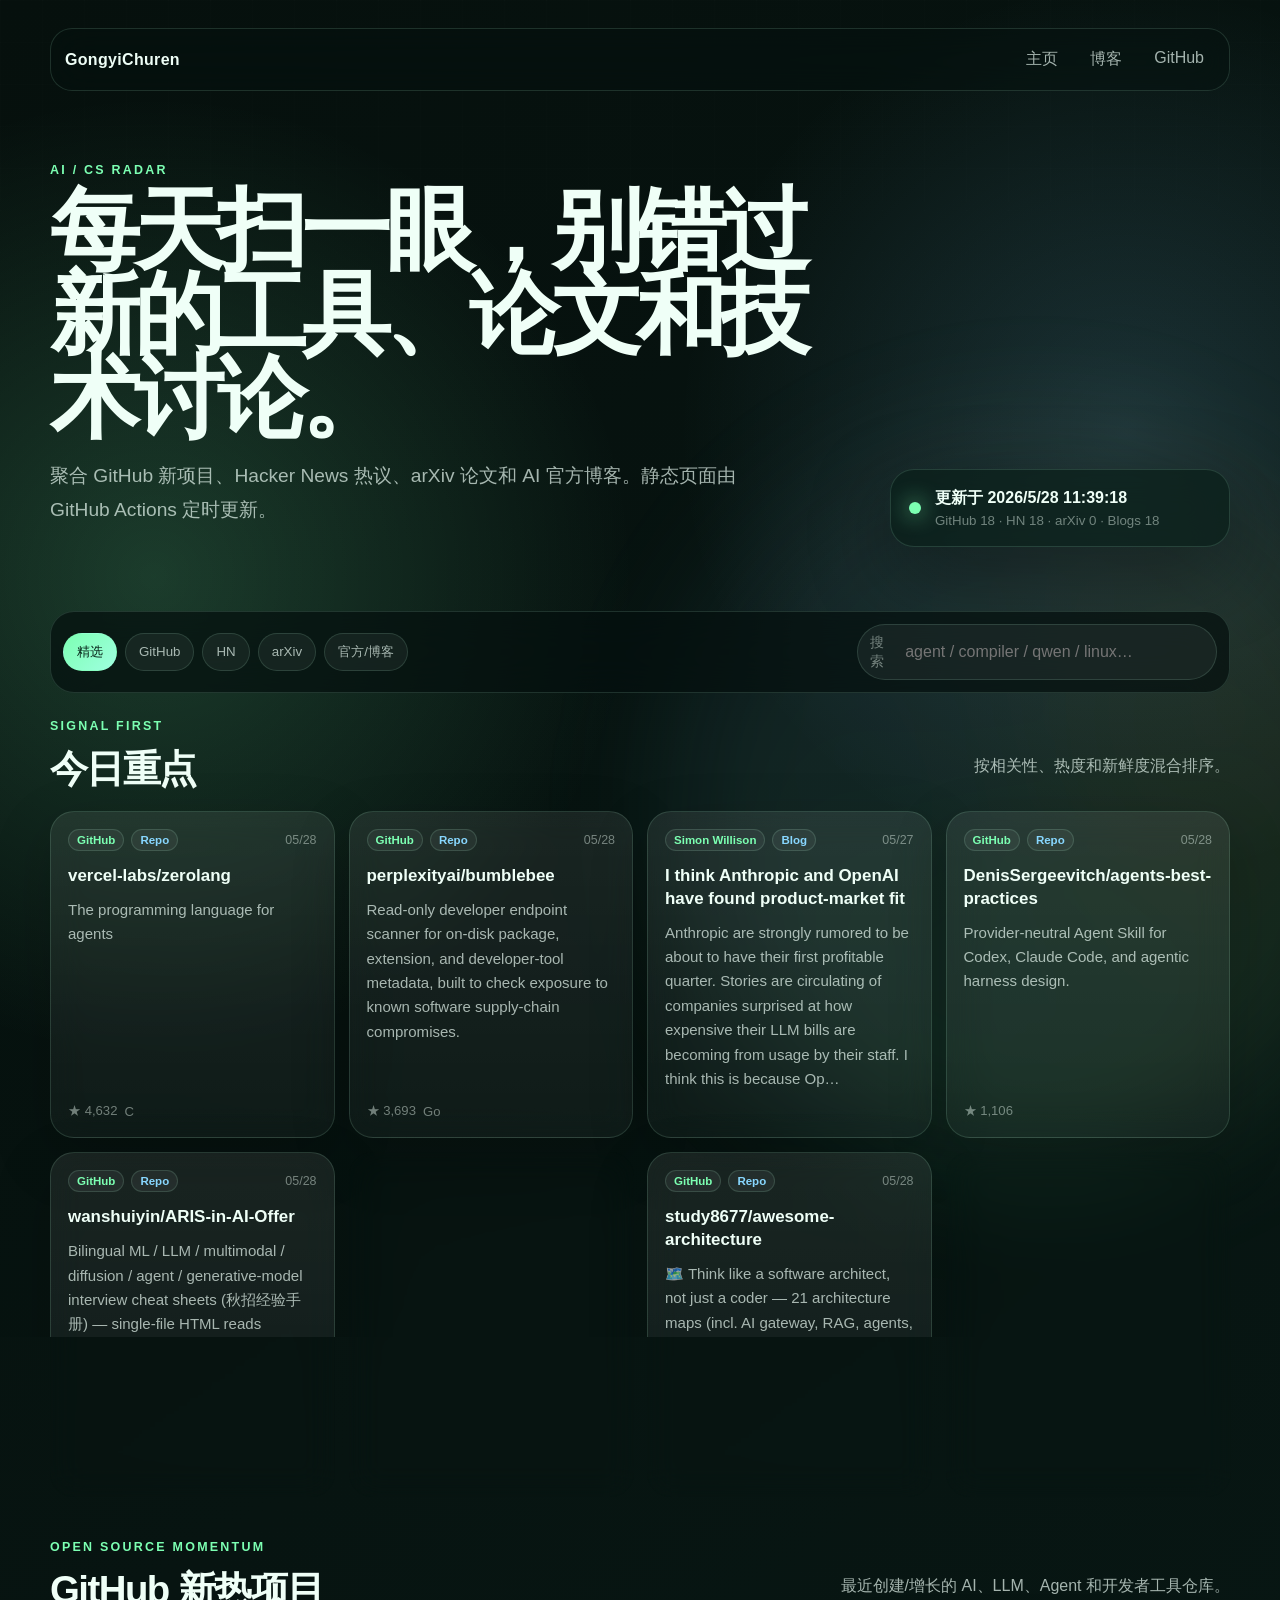
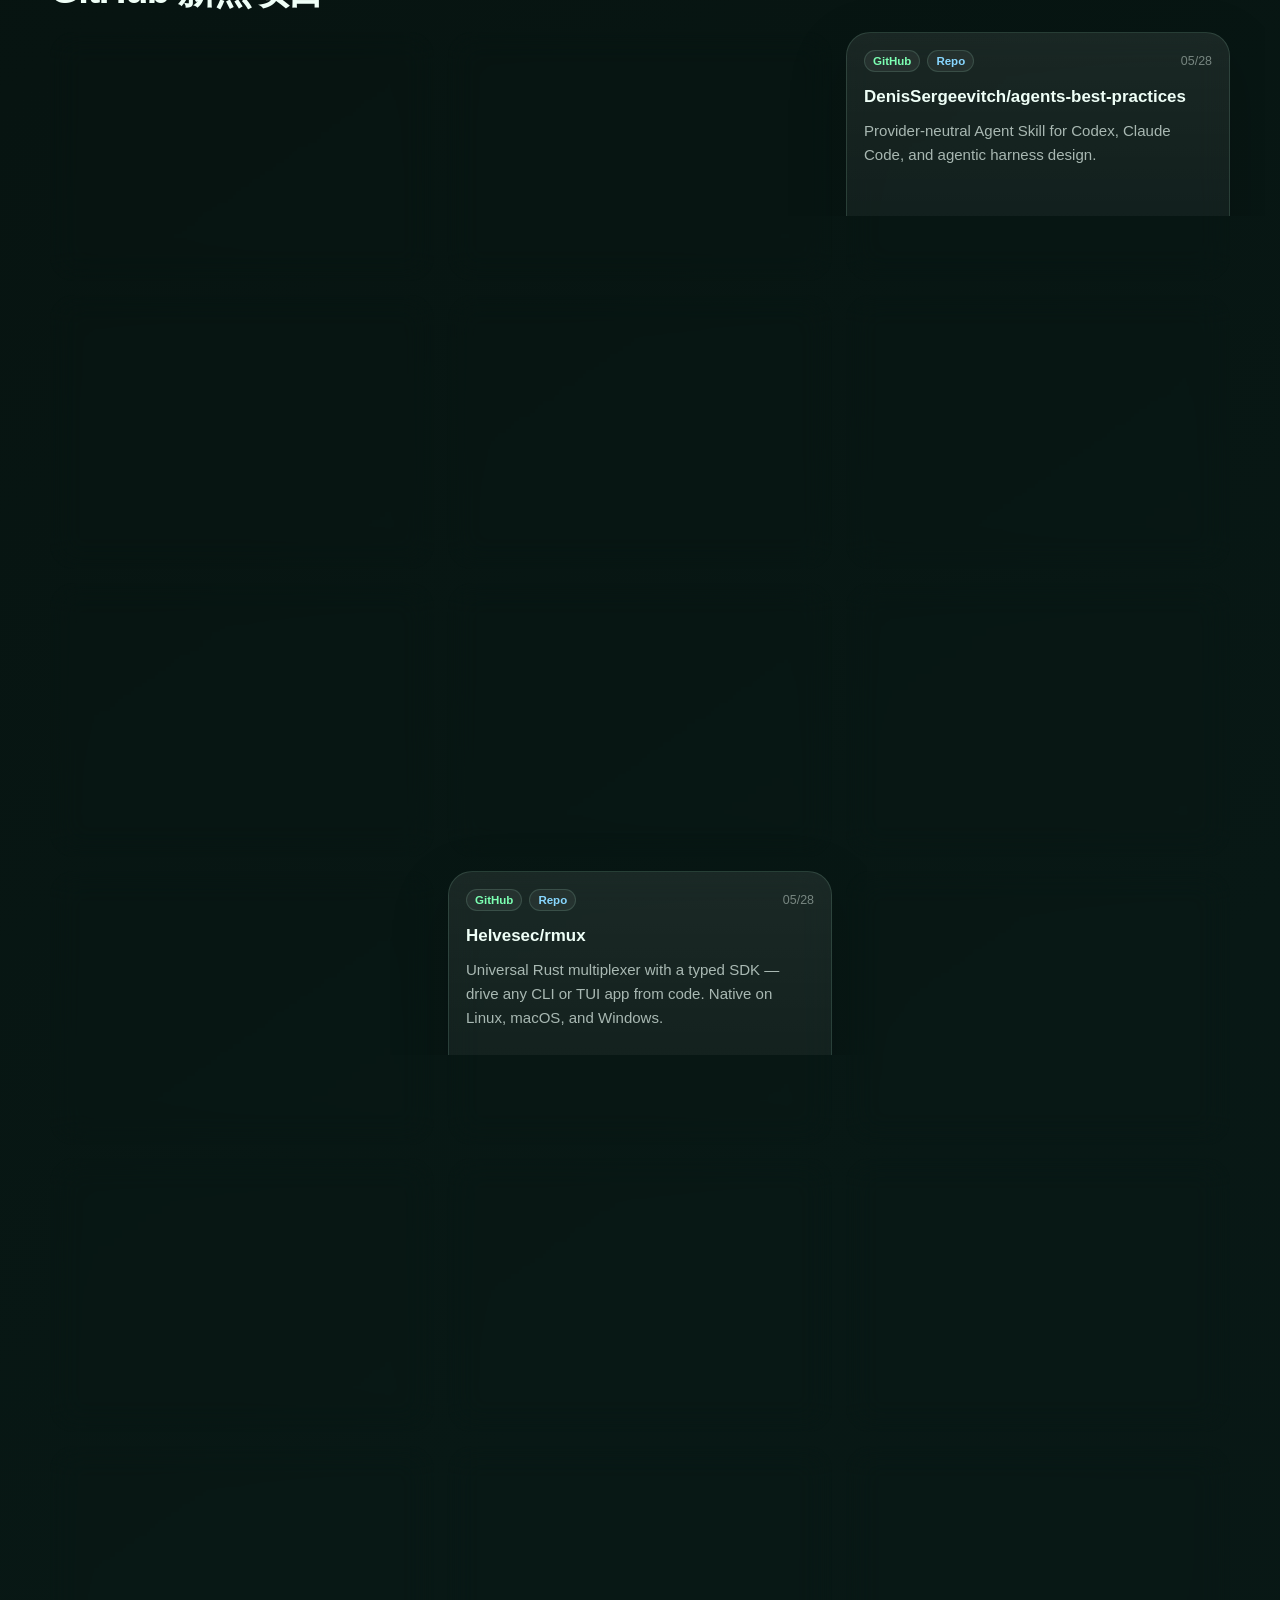
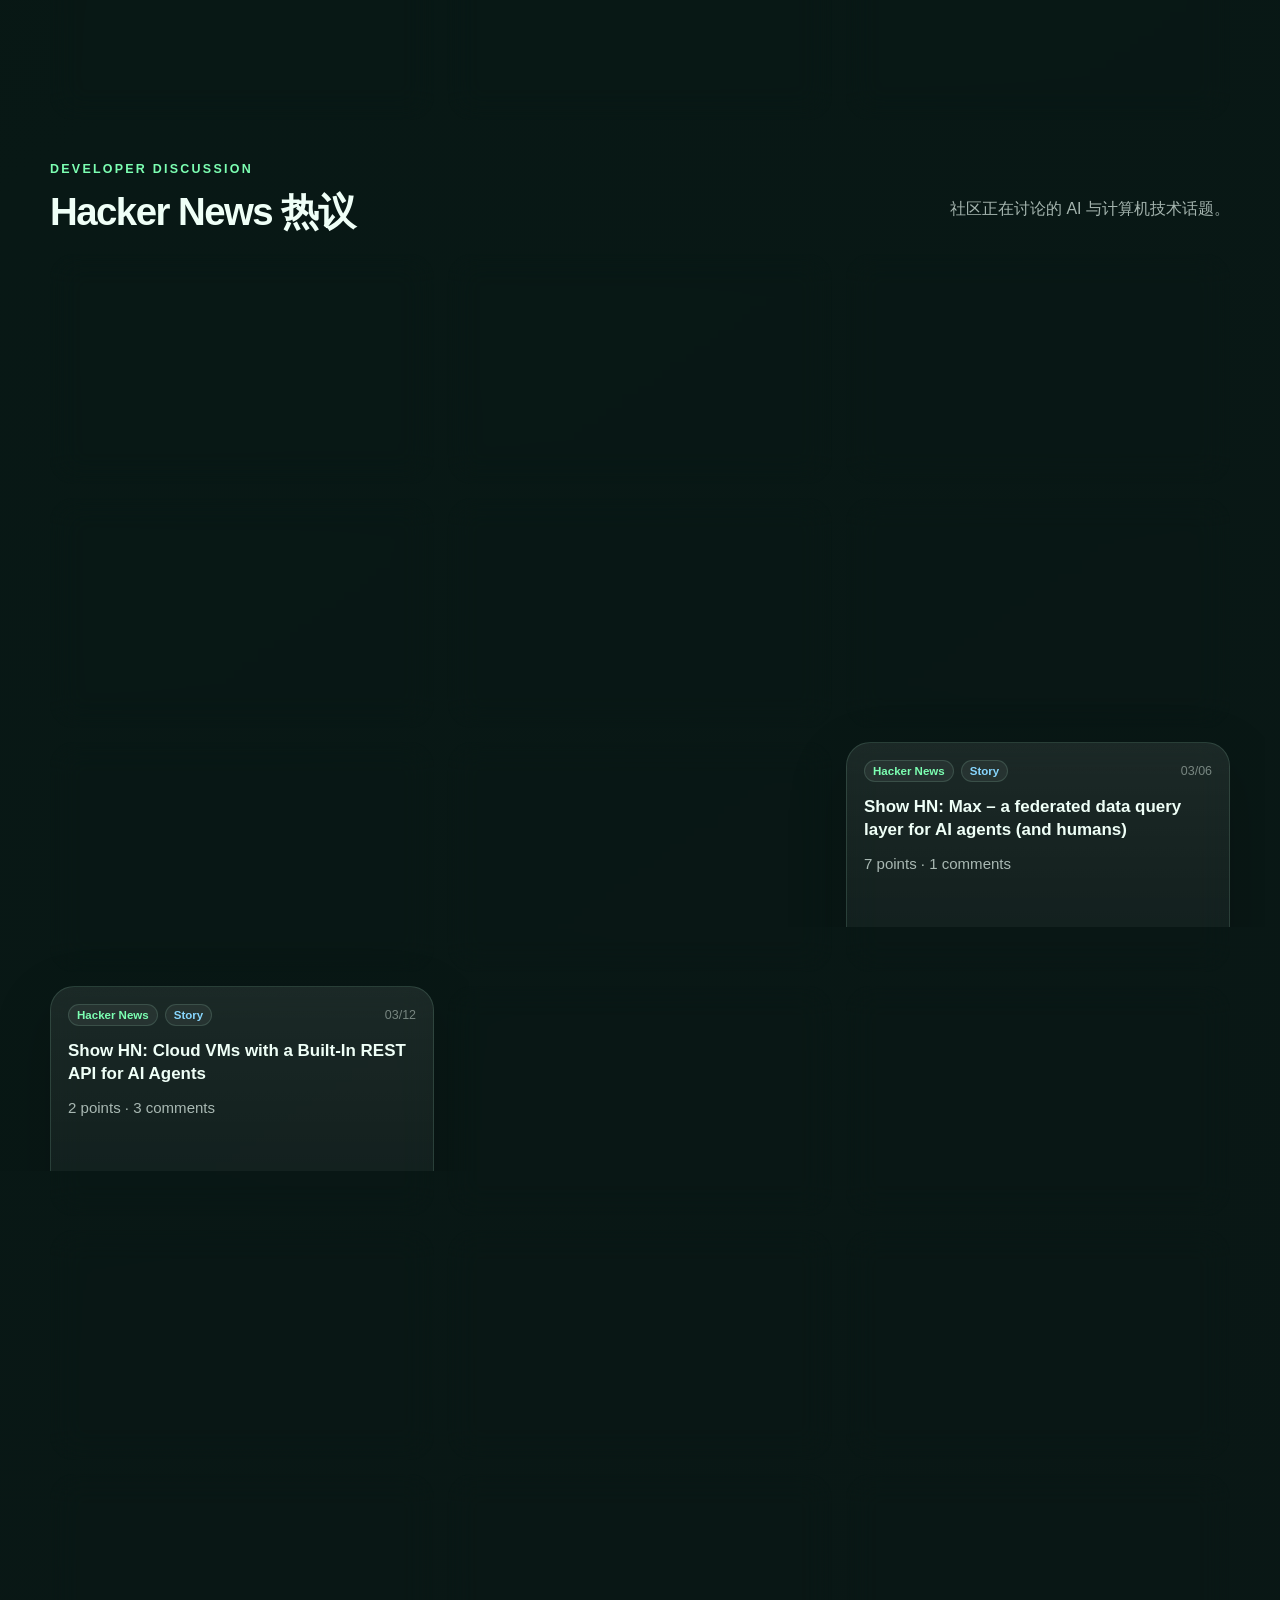
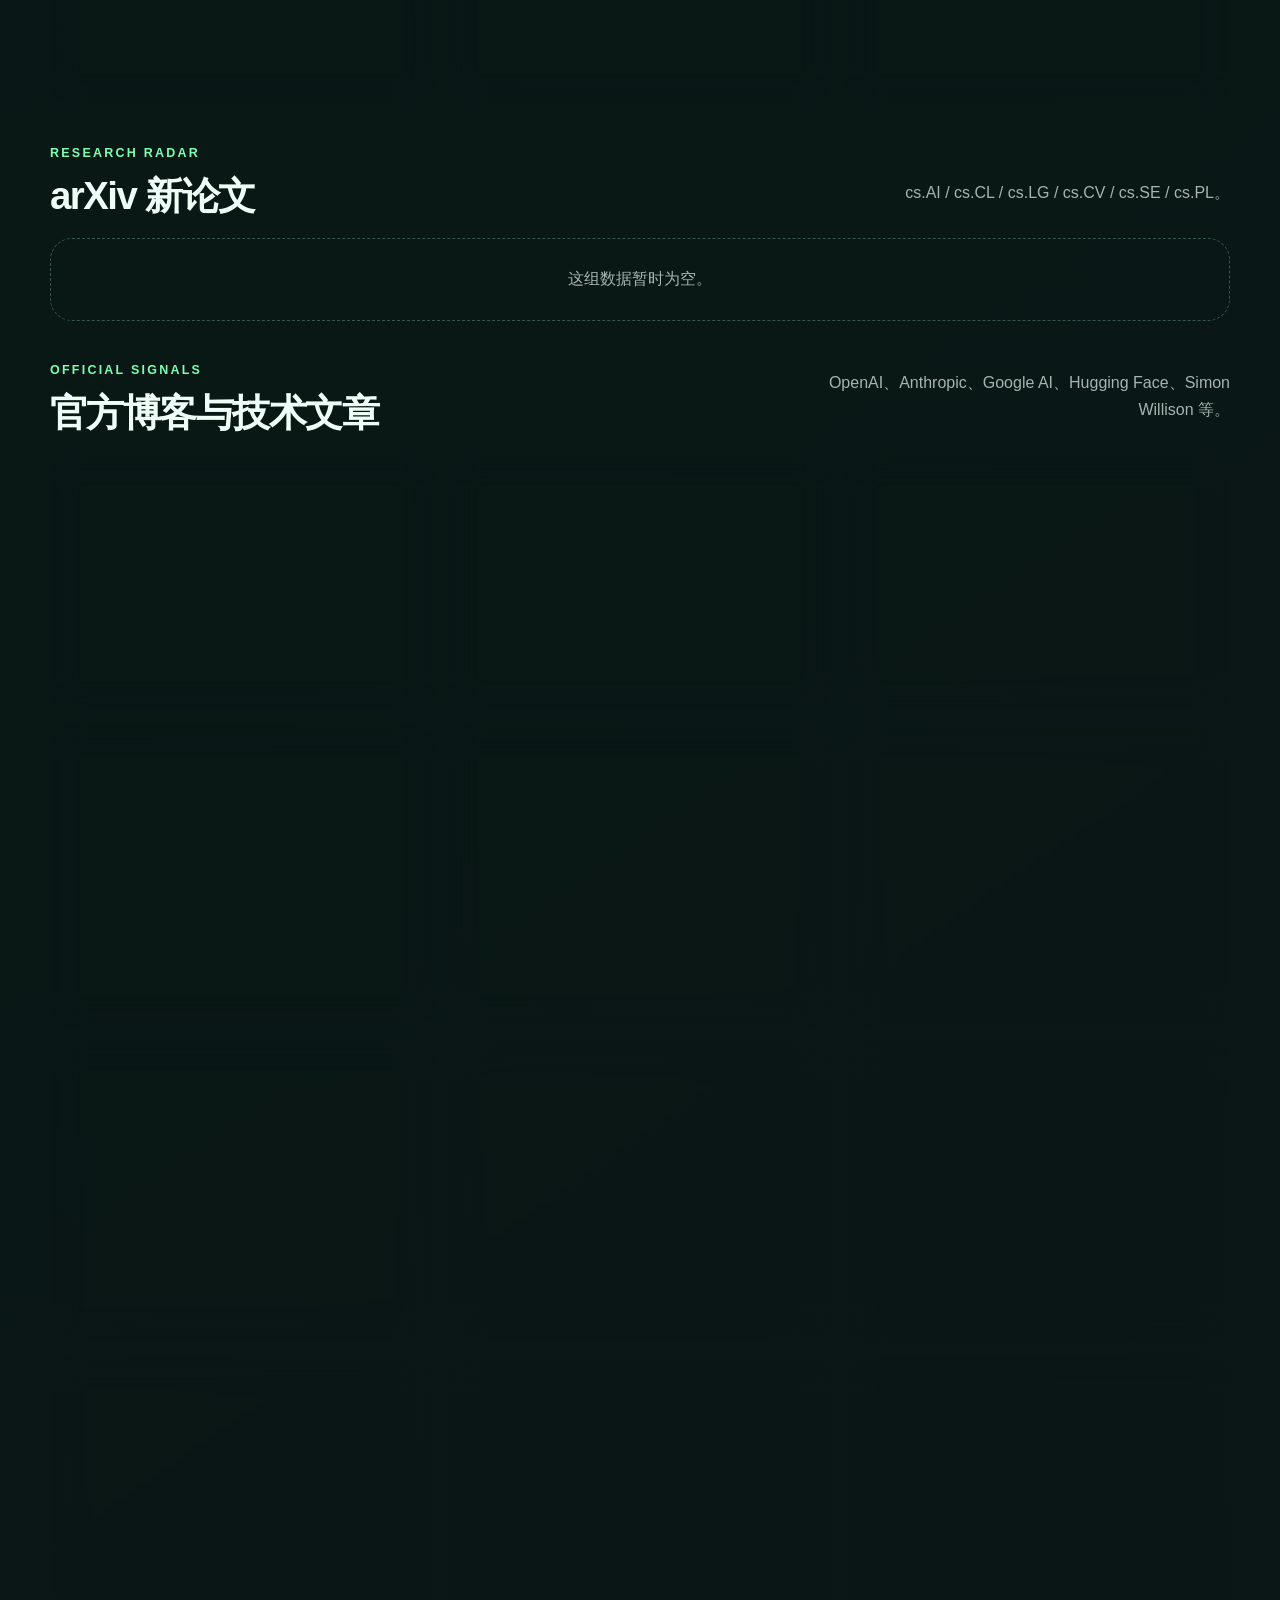
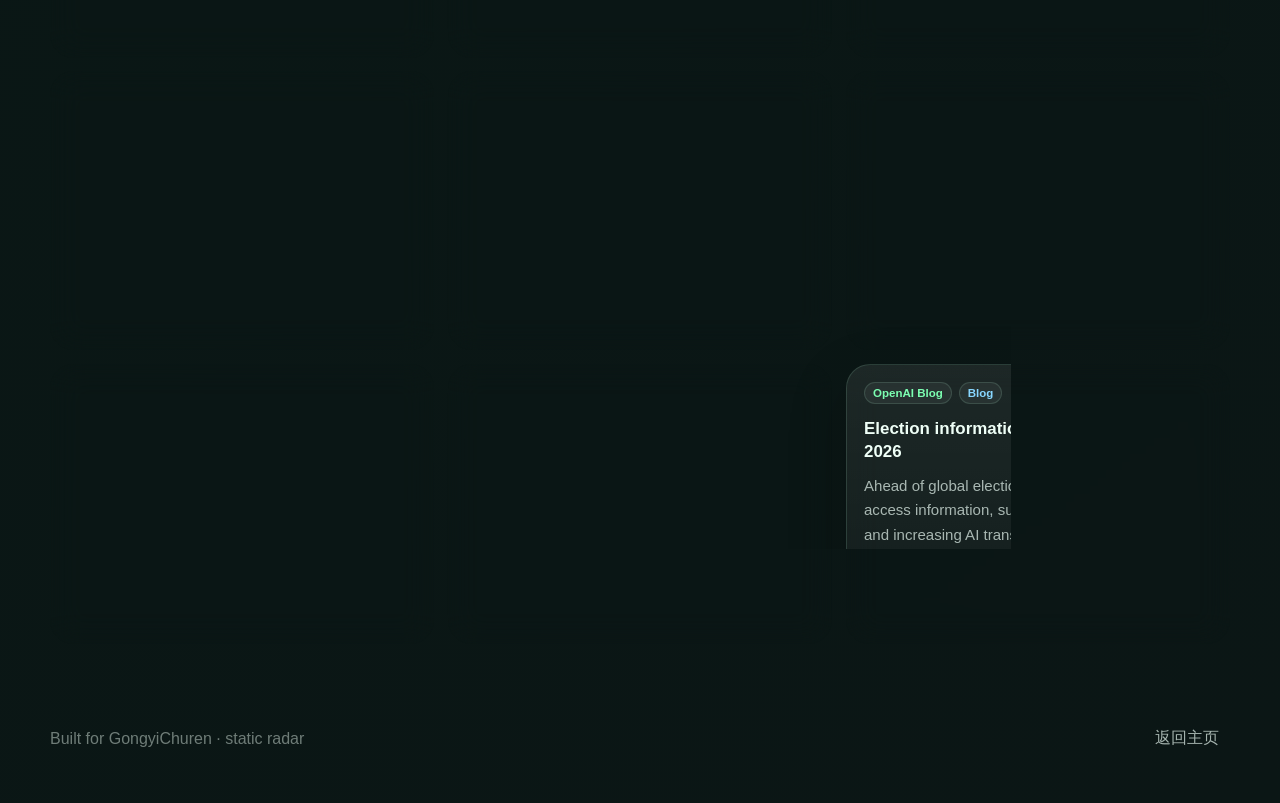
==== radar/index.html @ 74da4a55 "feat: add AI CS radar page" ====
<!doctype html>
<html lang="zh-CN">
<head>
  <meta charset="UTF-8" />
  <meta name="viewport" content="width=device-width, initial-scale=1.0" />
  <meta name="description" content="GongyiChuren 的 AI / 计算机技术热搜雷达，聚合 GitHub、Hacker News、arXiv 和官方博客。" />
  <meta name="theme-color" content="#0d1f1a" />
  <link rel="icon" href="/images/icon/favicon.ico" />
  <link rel="stylesheet" href="./radar.css" />
  <title>AI / CS Radar · GongyiChuren</title>
</head>
<body>
  <div class="mesh" aria-hidden="true"></div>
  <header class="hero">
    <nav class="topbar">
      <a class="brand" href="/">GongyiChuren</a>
      <div class="navlinks">
        <a href="/">主页</a>
        <a href="https://blog.gongyichuren.de/" target="_blank" rel="noreferrer">博客</a>
        <a href="https://github.com/GongyiChuren" target="_blank" rel="noreferrer">GitHub</a>
      </div>
    </nav>
    <section class="hero-grid">
      <div>
        <p class="eyebrow">AI / CS RADAR</p>
        <h1>每天扫一眼，别错过新的工具、论文和技术讨论。</h1>
        <p class="lead">聚合 GitHub 新项目、Hacker News 热议、arXiv 论文和 AI 官方博客。静态页面由 GitHub Actions 定时更新。</p>
      </div>
      <aside class="status-card">
        <span class="status-dot"></span>
        <div>
          <b id="updated-text">正在读取数据…</b>
          <small id="counts-text">GitHub · HN · arXiv · Blogs</small>
        </div>
      </aside>
    </section>
  </header>

  <main>
    <section class="toolbar" aria-label="筛选工具">
      <div class="tabs" id="tabs">
        <button data-section="highlights" class="active">精选</button>
        <button data-section="github">GitHub</button>
        <button data-section="hn">HN</button>
        <button data-section="arxiv">arXiv</button>
        <button data-section="blogs">官方/博客</button>
      </div>
      <label class="searchbox">
        <span>搜索</span>
        <input id="search" type="search" placeholder="agent / compiler / qwen / linux…" autocomplete="off" />
      </label>
    </section>

    <section class="section-block" id="highlights-block">
      <div class="section-head">
        <div>
          <p class="eyebrow">SIGNAL FIRST</p>
          <h2>今日重点</h2>
        </div>
        <p>按相关性、热度和新鲜度混合排序。</p>
      </div>
      <div class="cards-grid featured" id="highlights"></div>
    </section>

    <section class="section-block" id="github-block">
      <div class="section-head">
        <div>
          <p class="eyebrow">OPEN SOURCE MOMENTUM</p>
          <h2>GitHub 新热项目</h2>
        </div>
        <p>最近创建/增长的 AI、LLM、Agent 和开发者工具仓库。</p>
      </div>
      <div class="cards-grid" id="github"></div>
    </section>

    <section class="section-block" id="hn-block">
      <div class="section-head">
        <div>
          <p class="eyebrow">DEVELOPER DISCUSSION</p>
          <h2>Hacker News 热议</h2>
        </div>
        <p>社区正在讨论的 AI 与计算机技术话题。</p>
      </div>
      <div class="cards-grid" id="hn"></div>
    </section>

    <section class="section-block" id="arxiv-block">
      <div class="section-head">
        <div>
          <p class="eyebrow">RESEARCH RADAR</p>
          <h2>arXiv 新论文</h2>
        </div>
        <p>cs.AI / cs.CL / cs.LG / cs.CV / cs.SE / cs.PL。</p>
      </div>
      <div class="cards-grid" id="arxiv"></div>
    </section>

    <section class="section-block" id="blogs-block">
      <div class="section-head">
        <div>
          <p class="eyebrow">OFFICIAL SIGNALS</p>
          <h2>官方博客与技术文章</h2>
        </div>
        <p>OpenAI、Anthropic、Google AI、Hugging Face、Simon Willison 等。</p>
      </div>
      <div class="cards-grid" id="blogs"></div>
    </section>
  </main>

  <footer>
    <span>Built for GongyiChuren · static radar</span>
    <a href="/">返回主页</a>
  </footer>

  <template id="card-template">
    <article class="radar-card">
      <div class="card-meta">
        <span class="badge source"></span>
        <span class="badge kind"></span>
        <span class="date"></span>
      </div>
      <h3><a target="_blank" rel="noreferrer"></a></h3>
      <p class="summary"></p>
      <div class="extra"></div>
    </article>
  </template>

  <script src="./radar.js" defer></script>
</body>
</html>
---- radar/radar.css ----
:root {
  color-scheme: dark;
  --bg: #07120f;
  --panel: rgba(9, 30, 24, .72);
  --panel-strong: rgba(12, 40, 32, .88);
  --line: rgba(180, 255, 217, .14);
  --line-strong: rgba(180, 255, 217, .28);
  --text: #effff7;
  --muted: rgba(239, 255, 247, .68);
  --faint: rgba(239, 255, 247, .44);
  --green: #7cffb2;
  --mint: #9fffe0;
  --yellow: #f6f48f;
  --blue: #88d7ff;
  --shadow: 0 24px 80px rgba(0, 0, 0, .42);
}

* { box-sizing: border-box; }

html, body {
  min-height: 100%;
  margin: 0;
}

body {
  font-family: ui-sans-serif, -apple-system, BlinkMacSystemFont, "Segoe UI", "PingFang SC", "Microsoft YaHei", sans-serif;
  background:
    radial-gradient(circle at 12% 8%, rgba(124, 255, 178, .18), transparent 30rem),
    radial-gradient(circle at 88% 6%, rgba(136, 215, 255, .16), transparent 28rem),
    linear-gradient(145deg, #06100d 0%, #081815 42%, #0b1615 100%);
  color: var(--text);
  overflow-x: hidden;
}

body::before {
  content: "";
  position: fixed;
  inset: 0;
  pointer-events: none;
  opacity: .18;
  background-image: linear-gradient(rgba(255,255,255,.06) 1px, transparent 1px), linear-gradient(90deg, rgba(255,255,255,.06) 1px, transparent 1px);
  background-size: 42px 42px;
  mask-image: linear-gradient(to bottom, #000, transparent 75%);
}

.mesh {
  position: fixed;
  inset: auto -10vw -30vh auto;
  width: 58vw;
  height: 58vw;
  border-radius: 999px;
  background: conic-gradient(from 180deg, rgba(124,255,178,.2), rgba(136,215,255,.16), rgba(246,244,143,.15), rgba(124,255,178,.2));
  filter: blur(70px);
  opacity: .55;
  pointer-events: none;
}

a { color: inherit; }

.hero, main, footer {
  width: min(1180px, calc(100% - 44px));
  margin: 0 auto;
  position: relative;
}

.hero { padding: 28px 0 26px; }

.topbar {
  display: flex;
  justify-content: space-between;
  align-items: center;
  gap: 20px;
  padding: 12px 14px;
  border: 1px solid var(--line);
  border-radius: 22px;
  background: rgba(6, 18, 15, .48);
  backdrop-filter: blur(18px);
}

.brand {
  font-weight: 850;
  letter-spacing: .02em;
  text-decoration: none;
}

.navlinks {
  display: flex;
  gap: 10px;
  flex-wrap: wrap;
}

.navlinks a, footer a {
  color: var(--muted);
  text-decoration: none;
  border: 1px solid transparent;
  border-radius: 999px;
  padding: 7px 10px;
}

.navlinks a:hover, footer a:hover {
  color: var(--text);
  border-color: var(--line-strong);
  background: rgba(255,255,255,.06);
}

.hero-grid {
  display: grid;
  grid-template-columns: minmax(0, 1fr) 340px;
  gap: 24px;
  align-items: end;
  padding: 72px 0 38px;
}

.eyebrow {
  margin: 0 0 11px;
  color: var(--green);
  font-weight: 850;
  letter-spacing: .18em;
  font-size: .78rem;
}

h1, h2, h3, p { margin-top: 0; }

h1 {
  max-width: 850px;
  margin-bottom: 18px;
  font-size: clamp(2.5rem, 7vw, 5.8rem);
  line-height: .94;
  letter-spacing: -.07em;
}

.lead {
  max-width: 720px;
  color: var(--muted);
  font-size: clamp(1rem, 2vw, 1.2rem);
  line-height: 1.8;
}

.status-card {
  display: flex;
  align-items: center;
  gap: 14px;
  padding: 18px;
  border-radius: 24px;
  border: 1px solid var(--line);
  background: var(--panel);
  box-shadow: var(--shadow);
  backdrop-filter: blur(18px);
}

.status-dot {
  width: 12px;
  height: 12px;
  border-radius: 50%;
  background: var(--green);
  box-shadow: 0 0 22px var(--green);
  flex: 0 0 auto;
}

.status-card b, .status-card small { display: block; }
.status-card small { color: var(--faint); margin-top: 4px; }

.toolbar {
  position: sticky;
  top: 10px;
  z-index: 4;
  display: flex;
  justify-content: space-between;
  align-items: center;
  gap: 16px;
  padding: 12px;
  margin-bottom: 26px;
  border: 1px solid var(--line);
  border-radius: 24px;
  background: rgba(5, 16, 14, .72);
  backdrop-filter: blur(20px);
}

.tabs {
  display: flex;
  gap: 8px;
  overflow-x: auto;
}

.tabs button, .searchbox {
  border: 1px solid var(--line);
  color: var(--muted);
  background: rgba(255,255,255,.055);
  border-radius: 999px;
}

.tabs button {
  padding: 9px 13px;
  cursor: pointer;
  white-space: nowrap;
}

.tabs button.active,
.tabs button:hover {
  color: #052016;
  background: linear-gradient(135deg, var(--green), var(--mint));
  border-color: transparent;
}

.searchbox {
  display: flex;
  align-items: center;
  gap: 8px;
  min-width: min(360px, 100%);
  padding: 8px 12px;
}

.searchbox span { color: var(--faint); font-size: .88rem; }
.searchbox input {
  width: 100%;
  border: 0;
  outline: 0;
  background: transparent;
  color: var(--text);
  font: inherit;
}

.section-block {
  scroll-margin-top: 92px;
  margin: 0 0 42px;
}

.section-head {
  display: flex;
  align-items: end;
  justify-content: space-between;
  gap: 16px;
  margin-bottom: 16px;
}

.section-head h2 {
  margin-bottom: 0;
  font-size: clamp(1.6rem, 3vw, 2.45rem);
  letter-spacing: -.04em;
}

.section-head > p {
  max-width: 430px;
  color: var(--muted);
  text-align: right;
  line-height: 1.65;
}

.cards-grid {
  display: grid;
  grid-template-columns: repeat(3, minmax(0, 1fr));
  gap: 14px;
}

.featured {
  grid-template-columns: repeat(4, minmax(0, 1fr));
}

.radar-card {
  min-height: 230px;
  display: flex;
  flex-direction: column;
  padding: 17px;
  border: 1px solid var(--line);
  border-radius: 24px;
  background: linear-gradient(180deg, rgba(255,255,255,.08), rgba(255,255,255,.035));
  box-shadow: 0 20px 60px rgba(0,0,0,.2);
  backdrop-filter: blur(16px);
  transition: transform .2s ease, border-color .2s ease, background .2s ease;
}

.radar-card:hover {
  transform: translateY(-3px);
  border-color: var(--line-strong);
  background: linear-gradient(180deg, rgba(255,255,255,.12), rgba(255,255,255,.05));
}

.card-meta, .extra {
  display: flex;
  align-items: center;
  gap: 7px;
  flex-wrap: wrap;
}

.badge {
  display: inline-flex;
  align-items: center;
  padding: 4px 8px;
  border-radius: 999px;
  font-size: .72rem;
  font-weight: 800;
  border: 1px solid var(--line);
  color: var(--muted);
  background: rgba(255,255,255,.055);
}

.source { color: var(--green); }
.kind { color: var(--blue); }
.date { margin-left: auto; color: var(--faint); font-size: .78rem; }

.radar-card h3 {
  margin: 14px 0 10px;
  font-size: 1.06rem;
  line-height: 1.35;
}

.radar-card h3 a {
  text-decoration: none;
}

.radar-card h3 a:hover { color: var(--green); }

.summary {
  flex: 1;
  color: var(--muted);
  line-height: 1.62;
  font-size: .94rem;
}

.extra {
  margin-top: 14px;
  color: var(--faint);
  font-size: .82rem;
}

.empty {
  grid-column: 1 / -1;
  padding: 30px;
  color: var(--muted);
  border: 1px dashed var(--line-strong);
  border-radius: 22px;
  text-align: center;
}

footer {
  display: flex;
  justify-content: space-between;
  gap: 12px;
  align-items: center;
  padding: 34px 0 46px;
  color: var(--faint);
}

@media (max-width: 980px) {
  .hero-grid { grid-template-columns: 1fr; padding-top: 48px; }
  .cards-grid, .featured { grid-template-columns: repeat(2, minmax(0, 1fr)); }
  .toolbar { align-items: stretch; flex-direction: column; }
  .searchbox { min-width: 0; }
}

@media (max-width: 640px) {
  .hero, main, footer { width: min(100% - 26px, 1180px); }
  .topbar, .section-head, footer { align-items: flex-start; flex-direction: column; }
  .section-head > p { text-align: left; }
  .cards-grid, .featured { grid-template-columns: 1fr; }
  .radar-card { min-height: auto; }
  .hero-grid { padding-top: 42px; }
}
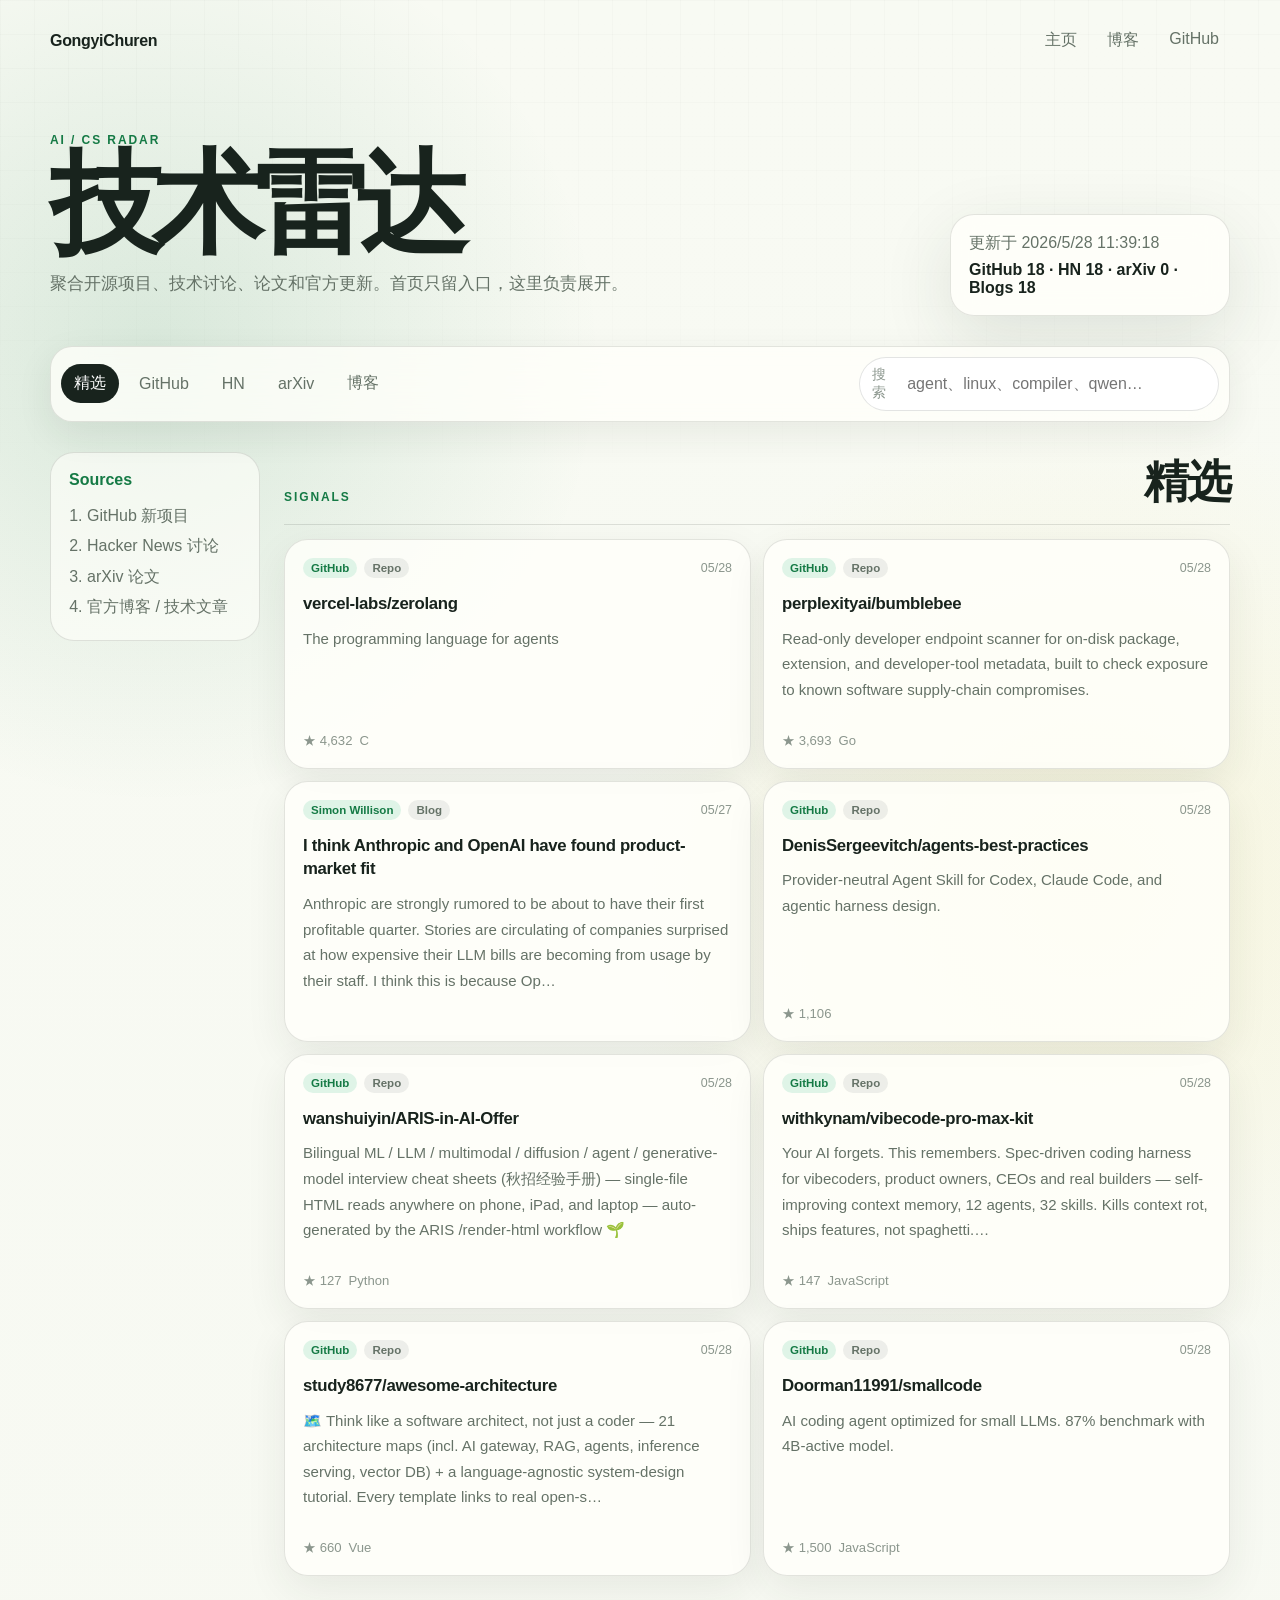
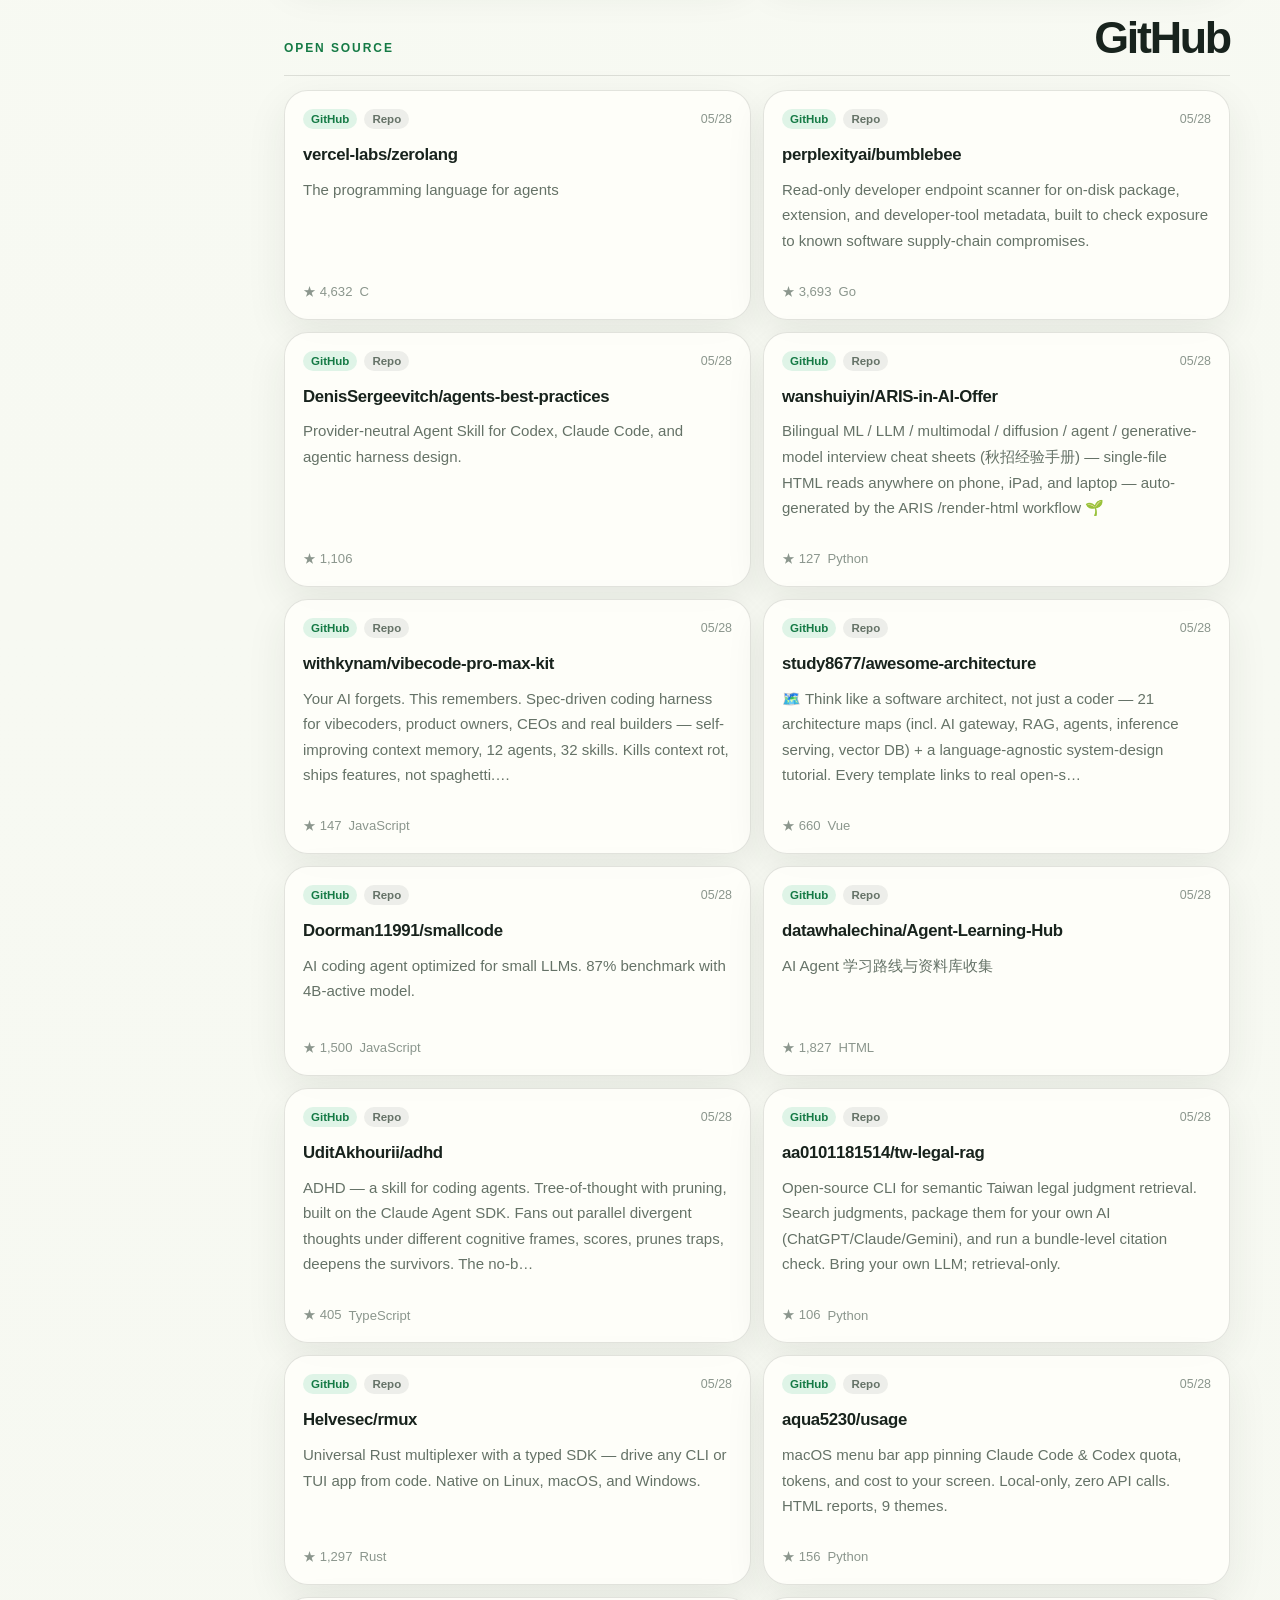
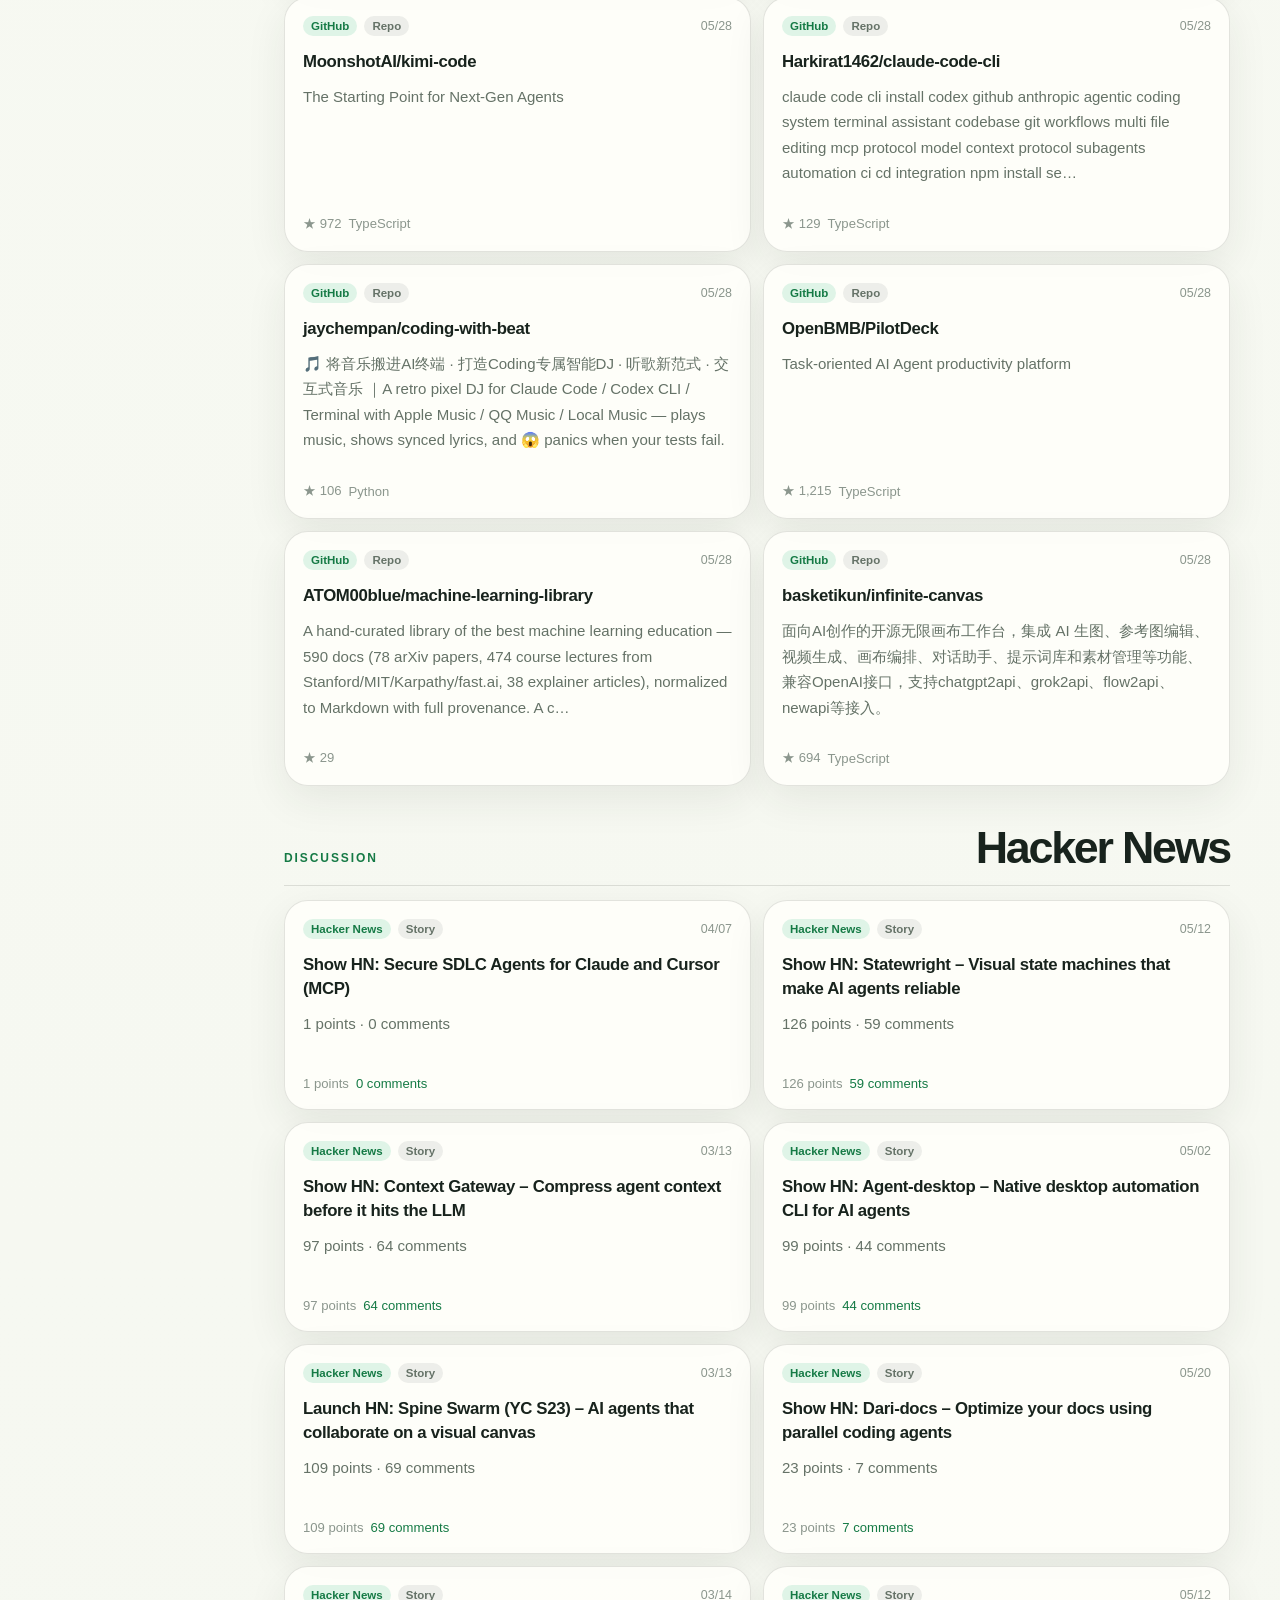
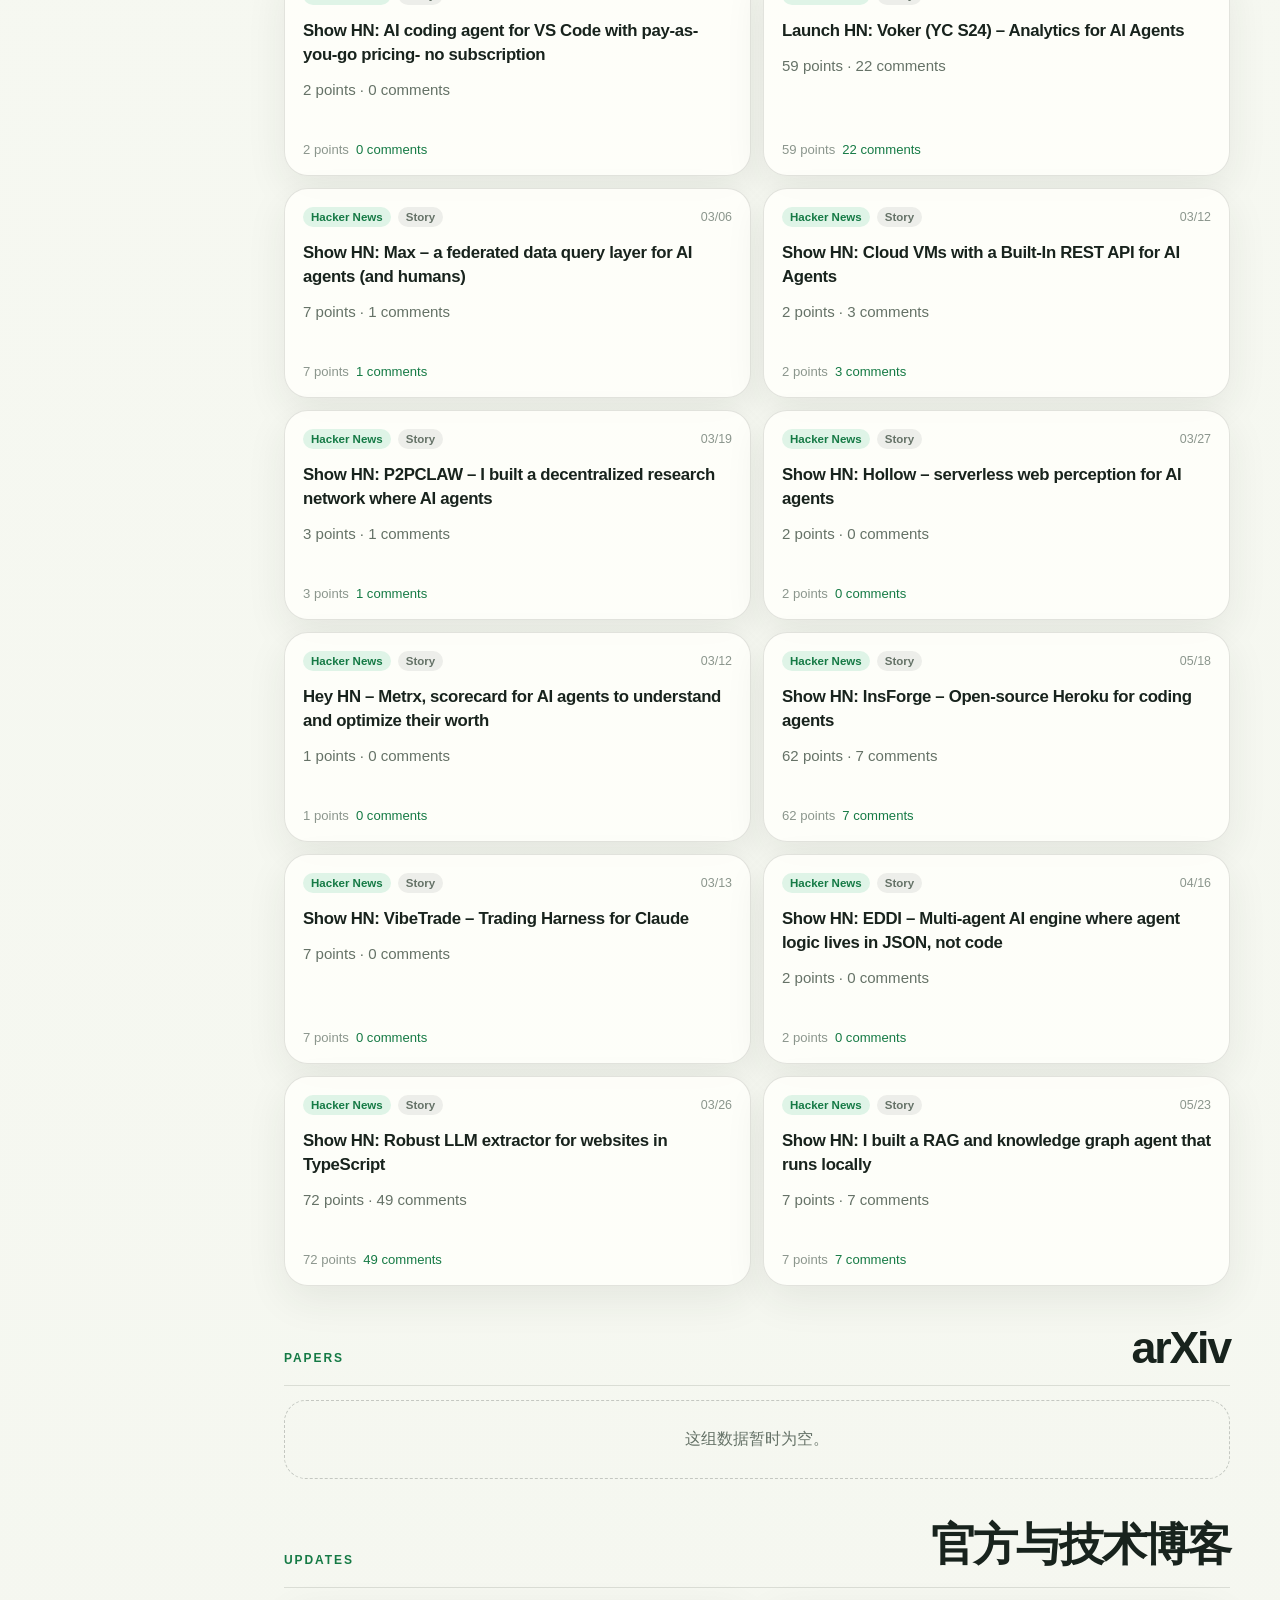
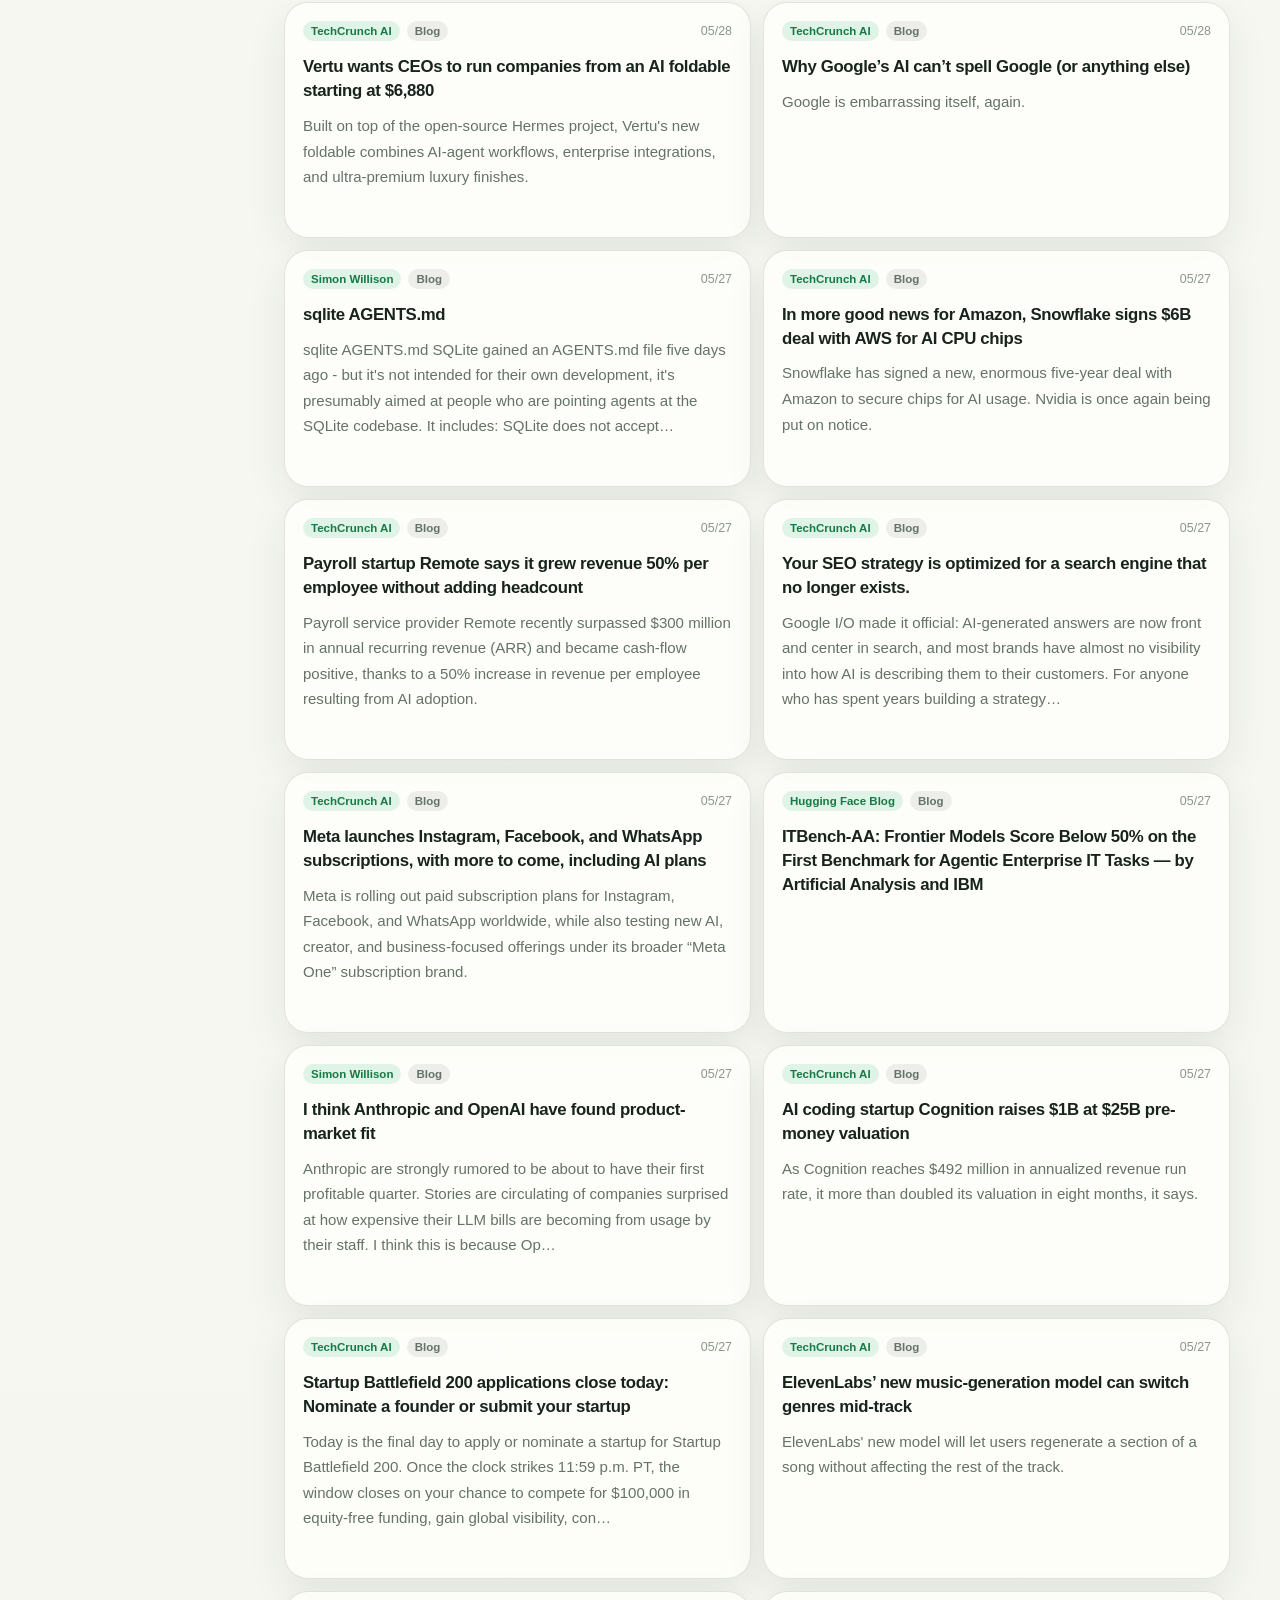
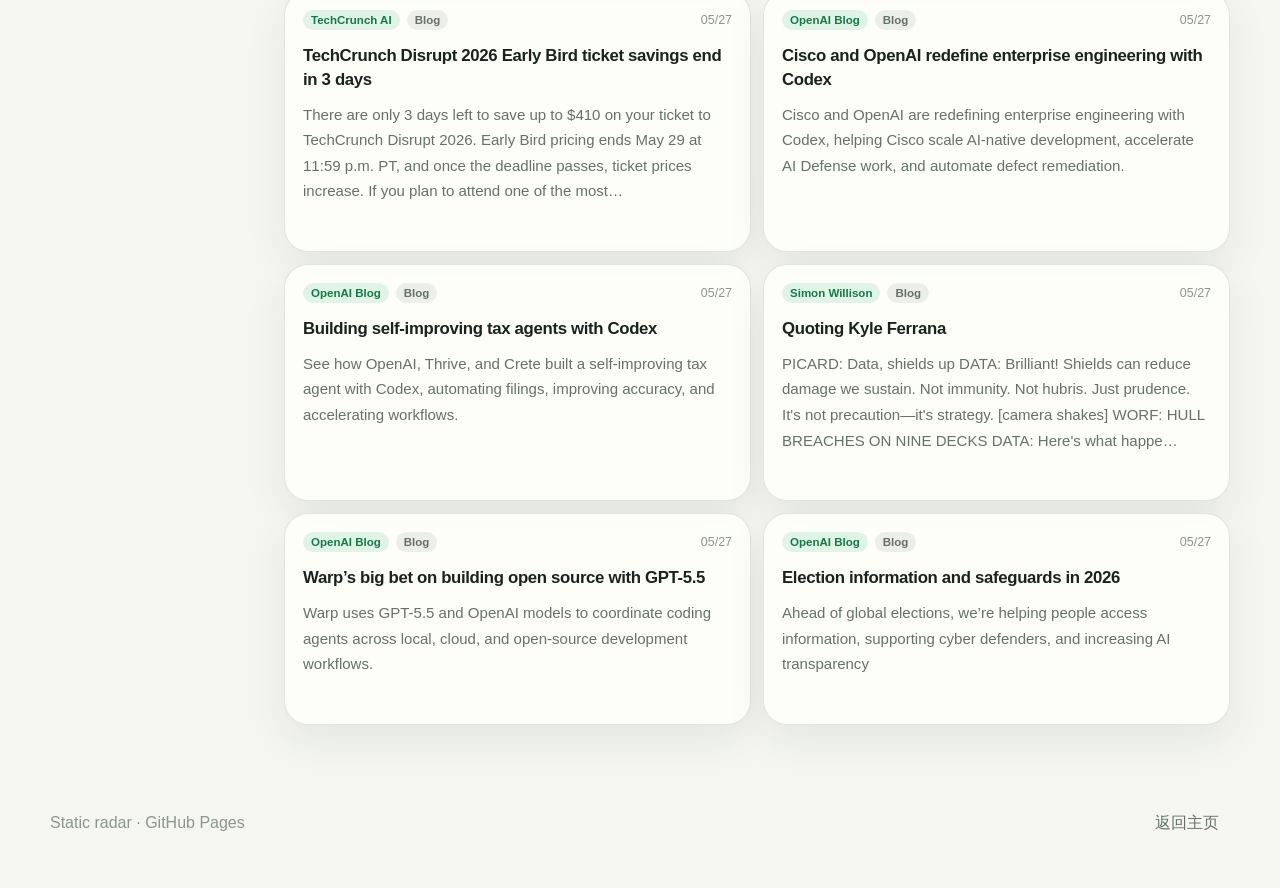
==== commit f7ba7ac6: "fix: make radar page static and refine layout" ====
--- a/radar/index.html
+++ b/radar/index.html
@@ -3,112 +3,106 @@
 <head>
   <meta charset="UTF-8" />
   <meta name="viewport" content="width=device-width, initial-scale=1.0" />
-  <meta name="description" content="GongyiChuren 的 AI / 计算机技术热搜雷达，聚合 GitHub、Hacker News、arXiv 和官方博客。" />
-  <meta name="theme-color" content="#0d1f1a" />
+  <meta name="description" content="GongyiChuren 的 AI / CS 技术雷达，聚合开源项目、技术讨论、论文与官方更新。" />
+  <meta name="theme-color" content="#f5f7f1" />
   <link rel="icon" href="/images/icon/favicon.ico" />
   <link rel="stylesheet" href="./radar.css" />
   <title>AI / CS Radar · GongyiChuren</title>
 </head>
 <body>
-  <div class="mesh" aria-hidden="true"></div>
-  <header class="hero">
-    <nav class="topbar">
-      <a class="brand" href="/">GongyiChuren</a>
-      <div class="navlinks">
-        <a href="/">主页</a>
-        <a href="https://blog.gongyichuren.de/" target="_blank" rel="noreferrer">博客</a>
-        <a href="https://github.com/GongyiChuren" target="_blank" rel="noreferrer">GitHub</a>
-      </div>
+  <header class="topbar">
+    <a class="brand" href="/">GongyiChuren</a>
+    <nav>
+      <a href="/">主页</a>
+      <a href="https://blog.gongyichuren.de/" target="_blank" rel="noreferrer">博客</a>
+      <a href="https://github.com/GongyiChuren" target="_blank" rel="noreferrer">GitHub</a>
     </nav>
-    <section class="hero-grid">
-      <div>
-        <p class="eyebrow">AI / CS RADAR</p>
-        <h1>每天扫一眼，别错过新的工具、论文和技术讨论。</h1>
-        <p class="lead">聚合 GitHub 新项目、Hacker News 热议、arXiv 论文和 AI 官方博客。静态页面由 GitHub Actions 定时更新。</p>
-      </div>
-      <aside class="status-card">
-        <span class="status-dot"></span>
-        <div>
-          <b id="updated-text">正在读取数据…</b>
-          <small id="counts-text">GitHub · HN · arXiv · Blogs</small>
-        </div>
-      </aside>
-    </section>
   </header>
 
   <main>
-    <section class="toolbar" aria-label="筛选工具">
+    <section class="hero">
+      <div>
+        <p class="kicker">AI / CS RADAR</p>
+        <h1>技术雷达</h1>
+        <p class="lead">聚合开源项目、技术讨论、论文和官方更新。首页只留入口，这里负责展开。</p>
+      </div>
+      <aside class="meta-card">
+        <span id="updated-text">读取数据中</span>
+        <strong id="counts-text">GitHub · HN · arXiv · Blogs</strong>
+      </aside>
+    </section>
+
+    <section class="controls" aria-label="筛选">
       <div class="tabs" id="tabs">
         <button data-section="highlights" class="active">精选</button>
         <button data-section="github">GitHub</button>
         <button data-section="hn">HN</button>
         <button data-section="arxiv">arXiv</button>
-        <button data-section="blogs">官方/博客</button>
+        <button data-section="blogs">博客</button>
       </div>
       <label class="searchbox">
         <span>搜索</span>
-        <input id="search" type="search" placeholder="agent / compiler / qwen / linux…" autocomplete="off" />
+        <input id="search" type="search" placeholder="agent、linux、compiler、qwen…" autocomplete="off" />
       </label>
     </section>
 
-    <section class="section-block" id="highlights-block">
-      <div class="section-head">
-        <div>
-          <p class="eyebrow">SIGNAL FIRST</p>
-          <h2>今日重点</h2>
-        </div>
-        <p>按相关性、热度和新鲜度混合排序。</p>
+    <section class="radar-layout">
+      <aside class="rail">
+        <p>Sources</p>
+        <ol>
+          <li>GitHub 新项目</li>
+          <li>Hacker News 讨论</li>
+          <li>arXiv 论文</li>
+          <li>官方博客 / 技术文章</li>
+        </ol>
+      </aside>
+
+      <div class="content-stack">
+        <section class="section-block" id="highlights-block">
+          <div class="section-head">
+            <p class="kicker">SIGNALS</p>
+            <h2>精选</h2>
+          </div>
+          <div class="cards-grid featured" id="highlights"></div>
+        </section>
+
+        <section class="section-block" id="github-block">
+          <div class="section-head">
+            <p class="kicker">OPEN SOURCE</p>
+            <h2>GitHub</h2>
+          </div>
+          <div class="cards-grid" id="github"></div>
+        </section>
+
+        <section class="section-block" id="hn-block">
+          <div class="section-head">
+            <p class="kicker">DISCUSSION</p>
+            <h2>Hacker News</h2>
+          </div>
+          <div class="cards-grid" id="hn"></div>
+        </section>
+
+        <section class="section-block" id="arxiv-block">
+          <div class="section-head">
+            <p class="kicker">PAPERS</p>
+            <h2>arXiv</h2>
+          </div>
+          <div class="cards-grid" id="arxiv"></div>
+        </section>
+
+        <section class="section-block" id="blogs-block">
+          <div class="section-head">
+            <p class="kicker">UPDATES</p>
+            <h2>官方与技术博客</h2>
+          </div>
+          <div class="cards-grid" id="blogs"></div>
+        </section>
       </div>
-      <div class="cards-grid featured" id="highlights"></div>
-    </section>
-
-    <section class="section-block" id="github-block">
-      <div class="section-head">
-        <div>
-          <p class="eyebrow">OPEN SOURCE MOMENTUM</p>
-          <h2>GitHub 新热项目</h2>
-        </div>
-        <p>最近创建/增长的 AI、LLM、Agent 和开发者工具仓库。</p>
-      </div>
-      <div class="cards-grid" id="github"></div>
-    </section>
-
-    <section class="section-block" id="hn-block">
-      <div class="section-head">
-        <div>
-          <p class="eyebrow">DEVELOPER DISCUSSION</p>
-          <h2>Hacker News 热议</h2>
-        </div>
-        <p>社区正在讨论的 AI 与计算机技术话题。</p>
-      </div>
-      <div class="cards-grid" id="hn"></div>
-    </section>
-
-    <section class="section-block" id="arxiv-block">
-      <div class="section-head">
-        <div>
-          <p class="eyebrow">RESEARCH RADAR</p>
-          <h2>arXiv 新论文</h2>
-        </div>
-        <p>cs.AI / cs.CL / cs.LG / cs.CV / cs.SE / cs.PL。</p>
-      </div>
-      <div class="cards-grid" id="arxiv"></div>
-    </section>
-
-    <section class="section-block" id="blogs-block">
-      <div class="section-head">
-        <div>
-          <p class="eyebrow">OFFICIAL SIGNALS</p>
-          <h2>官方博客与技术文章</h2>
-        </div>
-        <p>OpenAI、Anthropic、Google AI、Hugging Face、Simon Willison 等。</p>
-      </div>
-      <div class="cards-grid" id="blogs"></div>
     </section>
   </main>
 
   <footer>
-    <span>Built for GongyiChuren · static radar</span>
+    <span>Static radar · GitHub Pages</span>
     <a href="/">返回主页</a>
   </footer>
 
--- a/radar/radar.css
+++ b/radar/radar.css
@@ -1,358 +1,203 @@
 :root {
-  color-scheme: dark;
-  --bg: #07120f;
-  --panel: rgba(9, 30, 24, .72);
-  --panel-strong: rgba(12, 40, 32, .88);
-  --line: rgba(180, 255, 217, .14);
-  --line-strong: rgba(180, 255, 217, .28);
-  --text: #effff7;
-  --muted: rgba(239, 255, 247, .68);
-  --faint: rgba(239, 255, 247, .44);
-  --green: #7cffb2;
-  --mint: #9fffe0;
-  --yellow: #f6f48f;
-  --blue: #88d7ff;
-  --shadow: 0 24px 80px rgba(0, 0, 0, .42);
+  color-scheme: light;
+  --bg: #f4f6ef;
+  --paper: rgba(255, 255, 250, .82);
+  --paper-strong: #fffef7;
+  --ink: #18231d;
+  --muted: #657267;
+  --faint: #8b968d;
+  --line: rgba(24, 35, 29, .12);
+  --line-strong: rgba(24, 35, 29, .22);
+  --green: #157a45;
+  --green-soft: #dff4e7;
+  --yellow: #f4df76;
+  --shadow: 0 22px 70px rgba(35, 54, 42, .12);
 }
 
 * { box-sizing: border-box; }
-
-html, body {
-  min-height: 100%;
-  margin: 0;
-}
-
+html, body { margin: 0; min-height: 100%; }
 body {
   font-family: ui-sans-serif, -apple-system, BlinkMacSystemFont, "Segoe UI", "PingFang SC", "Microsoft YaHei", sans-serif;
+  color: var(--ink);
   background:
-    radial-gradient(circle at 12% 8%, rgba(124, 255, 178, .18), transparent 30rem),
-    radial-gradient(circle at 88% 6%, rgba(136, 215, 255, .16), transparent 28rem),
-    linear-gradient(145deg, #06100d 0%, #081815 42%, #0b1615 100%);
-  color: var(--text);
-  overflow-x: hidden;
-}
-
+    radial-gradient(circle at 12% 4%, rgba(21, 122, 69, .14), transparent 28rem),
+    radial-gradient(circle at 85% 10%, rgba(244, 223, 118, .18), transparent 30rem),
+    linear-gradient(180deg, #f8faf3, var(--bg));
+}
 body::before {
   content: "";
   position: fixed;
   inset: 0;
   pointer-events: none;
-  opacity: .18;
-  background-image: linear-gradient(rgba(255,255,255,.06) 1px, transparent 1px), linear-gradient(90deg, rgba(255,255,255,.06) 1px, transparent 1px);
-  background-size: 42px 42px;
-  mask-image: linear-gradient(to bottom, #000, transparent 75%);
-}
-
-.mesh {
-  position: fixed;
-  inset: auto -10vw -30vh auto;
-  width: 58vw;
-  height: 58vw;
-  border-radius: 999px;
-  background: conic-gradient(from 180deg, rgba(124,255,178,.2), rgba(136,215,255,.16), rgba(246,244,143,.15), rgba(124,255,178,.2));
-  filter: blur(70px);
-  opacity: .55;
-  pointer-events: none;
+  opacity: .45;
+  background-image: linear-gradient(rgba(24,35,29,.045) 1px, transparent 1px), linear-gradient(90deg, rgba(24,35,29,.045) 1px, transparent 1px);
+  background-size: 34px 34px;
+  mask-image: linear-gradient(to bottom, #000, transparent 65%);
 }
 
 a { color: inherit; }
-
-.hero, main, footer {
-  width: min(1180px, calc(100% - 44px));
-  margin: 0 auto;
-  position: relative;
-}
-
-.hero { padding: 28px 0 26px; }
-
+.topbar, main, footer { width: min(1180px, calc(100% - 40px)); margin: 0 auto; position: relative; }
 .topbar {
   display: flex;
   justify-content: space-between;
   align-items: center;
-  gap: 20px;
-  padding: 12px 14px;
-  border: 1px solid var(--line);
-  border-radius: 22px;
-  background: rgba(6, 18, 15, .48);
-  backdrop-filter: blur(18px);
-}
-
-.brand {
+  gap: 18px;
+  padding: 22px 0;
+}
+.brand { font-weight: 850; text-decoration: none; letter-spacing: -.02em; }
+nav { display: flex; gap: 8px; flex-wrap: wrap; }
+nav a, footer a {
+  text-decoration: none;
+  color: var(--muted);
+  padding: 8px 11px;
+  border-radius: 999px;
+}
+nav a:hover, footer a:hover { background: rgba(21,122,69,.08); color: var(--green); }
+
+.hero {
+  display: grid;
+  grid-template-columns: minmax(0, 1fr) 280px;
+  gap: 28px;
+  align-items: end;
+  padding: 52px 0 30px;
+}
+.kicker {
+  margin: 0 0 8px;
+  color: var(--green);
+  font-size: .75rem;
   font-weight: 850;
-  letter-spacing: .02em;
-  text-decoration: none;
-}
-
-.navlinks {
-  display: flex;
-  gap: 10px;
-  flex-wrap: wrap;
-}
-
-.navlinks a, footer a {
-  color: var(--muted);
-  text-decoration: none;
-  border: 1px solid transparent;
-  border-radius: 999px;
-  padding: 7px 10px;
-}
-
-.navlinks a:hover, footer a:hover {
-  color: var(--text);
-  border-color: var(--line-strong);
-  background: rgba(255,255,255,.06);
-}
-
-.hero-grid {
-  display: grid;
-  grid-template-columns: minmax(0, 1fr) 340px;
-  gap: 24px;
-  align-items: end;
-  padding: 72px 0 38px;
-}
-
-.eyebrow {
-  margin: 0 0 11px;
-  color: var(--green);
-  font-weight: 850;
-  letter-spacing: .18em;
-  font-size: .78rem;
-}
-
+  letter-spacing: .16em;
+  text-transform: uppercase;
+}
 h1, h2, h3, p { margin-top: 0; }
-
 h1 {
-  max-width: 850px;
-  margin-bottom: 18px;
-  font-size: clamp(2.5rem, 7vw, 5.8rem);
-  line-height: .94;
-  letter-spacing: -.07em;
-}
-
-.lead {
-  max-width: 720px;
-  color: var(--muted);
-  font-size: clamp(1rem, 2vw, 1.2rem);
-  line-height: 1.8;
-}
-
-.status-card {
-  display: flex;
-  align-items: center;
-  gap: 14px;
+  margin-bottom: 14px;
+  font-size: clamp(3rem, 9vw, 7rem);
+  line-height: .88;
+  letter-spacing: -.09em;
+}
+.lead { max-width: 660px; color: var(--muted); font-size: 1.08rem; line-height: 1.8; }
+.meta-card {
   padding: 18px;
+  border: 1px solid var(--line);
   border-radius: 24px;
-  border: 1px solid var(--line);
-  background: var(--panel);
+  background: var(--paper);
   box-shadow: var(--shadow);
   backdrop-filter: blur(18px);
 }
-
-.status-dot {
-  width: 12px;
-  height: 12px;
-  border-radius: 50%;
-  background: var(--green);
-  box-shadow: 0 0 22px var(--green);
-  flex: 0 0 auto;
-}
-
-.status-card b, .status-card small { display: block; }
-.status-card small { color: var(--faint); margin-top: 4px; }
-
-.toolbar {
+.meta-card span, .meta-card strong { display: block; }
+.meta-card span { color: var(--muted); margin-bottom: 7px; }
+
+.controls {
   position: sticky;
   top: 10px;
-  z-index: 4;
-  display: flex;
+  z-index: 5;
+  display: flex;
+  align-items: center;
   justify-content: space-between;
-  align-items: center;
-  gap: 16px;
-  padding: 12px;
-  margin-bottom: 26px;
-  border: 1px solid var(--line);
-  border-radius: 24px;
-  background: rgba(5, 16, 14, .72);
-  backdrop-filter: blur(20px);
-}
-
-.tabs {
-  display: flex;
-  gap: 8px;
-  overflow-x: auto;
-}
-
-.tabs button, .searchbox {
-  border: 1px solid var(--line);
+  gap: 12px;
+  padding: 10px;
+  border: 1px solid var(--line);
+  border-radius: 22px;
+  background: rgba(255, 255, 250, .78);
+  backdrop-filter: blur(18px);
+  box-shadow: 0 12px 36px rgba(35,54,42,.08);
+}
+.tabs { display: flex; gap: 7px; overflow-x: auto; }
+.tabs button {
+  border: 0;
+  background: transparent;
   color: var(--muted);
-  background: rgba(255,255,255,.055);
-  border-radius: 999px;
-}
-
-.tabs button {
+  border-radius: 999px;
   padding: 9px 13px;
   cursor: pointer;
   white-space: nowrap;
-}
-
-.tabs button.active,
-.tabs button:hover {
-  color: #052016;
-  background: linear-gradient(135deg, var(--green), var(--mint));
-  border-color: transparent;
-}
-
+  font: inherit;
+}
+.tabs button.active, .tabs button:hover { background: var(--ink); color: #fff; }
 .searchbox {
+  min-width: min(360px, 100%);
   display: flex;
   align-items: center;
   gap: 8px;
-  min-width: min(360px, 100%);
   padding: 8px 12px;
-}
-
-.searchbox span { color: var(--faint); font-size: .88rem; }
-.searchbox input {
-  width: 100%;
-  border: 0;
-  outline: 0;
-  background: transparent;
-  color: var(--text);
-  font: inherit;
-}
-
-.section-block {
-  scroll-margin-top: 92px;
-  margin: 0 0 42px;
-}
-
-.section-head {
-  display: flex;
-  align-items: end;
-  justify-content: space-between;
-  gap: 16px;
-  margin-bottom: 16px;
-}
-
-.section-head h2 {
-  margin-bottom: 0;
-  font-size: clamp(1.6rem, 3vw, 2.45rem);
-  letter-spacing: -.04em;
-}
-
-.section-head > p {
-  max-width: 430px;
-  color: var(--muted);
-  text-align: right;
-  line-height: 1.65;
-}
-
-.cards-grid {
+  border: 1px solid var(--line);
+  border-radius: 999px;
+  background: #fff;
+}
+.searchbox span { color: var(--faint); font-size: .86rem; }
+.searchbox input { width: 100%; border: 0; outline: 0; background: transparent; color: var(--ink); font: inherit; }
+
+.radar-layout {
   display: grid;
-  grid-template-columns: repeat(3, minmax(0, 1fr));
-  gap: 14px;
-}
-
-.featured {
-  grid-template-columns: repeat(4, minmax(0, 1fr));
-}
-
+  grid-template-columns: 210px minmax(0, 1fr);
+  gap: 24px;
+  padding: 30px 0 10px;
+}
+.rail {
+  position: sticky;
+  top: 86px;
+  align-self: start;
+  padding: 18px;
+  border: 1px solid var(--line);
+  border-radius: 24px;
+  background: rgba(255,255,250,.62);
+}
+.rail p { color: var(--green); font-weight: 850; margin-bottom: 12px; }
+.rail ol { margin: 0; padding-left: 18px; color: var(--muted); line-height: 1.9; }
+.content-stack { min-width: 0; }
+.section-block { scroll-margin-top: 90px; margin-bottom: 36px; }
+.section-head { display: flex; align-items: end; justify-content: space-between; border-bottom: 1px solid var(--line); padding-bottom: 12px; margin-bottom: 14px; }
+.section-head h2 { margin-bottom: 0; font-size: clamp(1.6rem, 4vw, 2.8rem); letter-spacing: -.05em; }
+
+.cards-grid { display: grid; grid-template-columns: repeat(2, minmax(0, 1fr)); gap: 12px; }
+.featured { grid-template-columns: repeat(2, minmax(0, 1fr)); }
 .radar-card {
-  min-height: 230px;
+  min-width: 0;
+  min-height: 210px;
   display: flex;
   flex-direction: column;
-  padding: 17px;
+  padding: 18px;
   border: 1px solid var(--line);
   border-radius: 24px;
-  background: linear-gradient(180deg, rgba(255,255,255,.08), rgba(255,255,255,.035));
-  box-shadow: 0 20px 60px rgba(0,0,0,.2);
-  backdrop-filter: blur(16px);
-  transition: transform .2s ease, border-color .2s ease, background .2s ease;
-}
-
-.radar-card:hover {
-  transform: translateY(-3px);
-  border-color: var(--line-strong);
-  background: linear-gradient(180deg, rgba(255,255,255,.12), rgba(255,255,255,.05));
-}
-
-.card-meta, .extra {
-  display: flex;
-  align-items: center;
-  gap: 7px;
-  flex-wrap: wrap;
-}
-
+  background: var(--paper);
+  box-shadow: 0 14px 40px rgba(35, 54, 42, .08);
+  transition: transform .18s ease, border-color .18s ease, background .18s ease;
+}
+.radar-card:hover { transform: translateY(-2px); border-color: var(--line-strong); background: var(--paper-strong); }
+.card-meta, .extra { display: flex; align-items: center; gap: 7px; flex-wrap: wrap; min-width: 0; }
 .badge {
   display: inline-flex;
-  align-items: center;
+  max-width: 100%;
   padding: 4px 8px;
   border-radius: 999px;
+  background: var(--green-soft);
+  color: var(--green);
   font-size: .72rem;
   font-weight: 800;
-  border: 1px solid var(--line);
-  color: var(--muted);
-  background: rgba(255,255,255,.055);
-}
-
-.source { color: var(--green); }
-.kind { color: var(--blue); }
-.date { margin-left: auto; color: var(--faint); font-size: .78rem; }
-
-.radar-card h3 {
-  margin: 14px 0 10px;
-  font-size: 1.06rem;
-  line-height: 1.35;
-}
-
-.radar-card h3 a {
-  text-decoration: none;
-}
-
+  white-space: nowrap;
+}
+.kind { background: rgba(24,35,29,.07); color: var(--muted); }
+.date { margin-left: auto; color: var(--faint); font-size: .78rem; white-space: nowrap; }
+.radar-card h3 { margin: 14px 0 10px; font-size: 1.05rem; line-height: 1.42; letter-spacing: -.02em; }
+.radar-card h3 a { text-decoration: none; overflow-wrap: anywhere; word-break: normal; }
 .radar-card h3 a:hover { color: var(--green); }
-
-.summary {
-  flex: 1;
-  color: var(--muted);
-  line-height: 1.62;
-  font-size: .94rem;
-}
-
-.extra {
-  margin-top: 14px;
-  color: var(--faint);
-  font-size: .82rem;
-}
-
-.empty {
-  grid-column: 1 / -1;
-  padding: 30px;
-  color: var(--muted);
-  border: 1px dashed var(--line-strong);
-  border-radius: 22px;
-  text-align: center;
-}
-
-footer {
-  display: flex;
-  justify-content: space-between;
-  gap: 12px;
-  align-items: center;
-  padding: 34px 0 46px;
-  color: var(--faint);
-}
-
-@media (max-width: 980px) {
-  .hero-grid { grid-template-columns: 1fr; padding-top: 48px; }
-  .cards-grid, .featured { grid-template-columns: repeat(2, minmax(0, 1fr)); }
-  .toolbar { align-items: stretch; flex-direction: column; }
+.summary { flex: 1; color: var(--muted); line-height: 1.7; font-size: .94rem; overflow-wrap: anywhere; }
+.extra { margin-top: 14px; color: var(--faint); font-size: .82rem; }
+.extra a { color: var(--green); text-decoration: none; }
+.empty { grid-column: 1 / -1; padding: 28px; border: 1px dashed var(--line-strong); border-radius: 22px; color: var(--muted); text-align: center; }
+footer { display: flex; justify-content: space-between; align-items: center; gap: 12px; padding: 34px 0 46px; color: var(--faint); }
+
+@media (max-width: 900px) {
+  .hero, .radar-layout { grid-template-columns: 1fr; }
+  .rail { position: static; }
+  .controls { flex-direction: column; align-items: stretch; }
   .searchbox { min-width: 0; }
 }
-
 @media (max-width: 640px) {
-  .hero, main, footer { width: min(100% - 26px, 1180px); }
-  .topbar, .section-head, footer { align-items: flex-start; flex-direction: column; }
-  .section-head > p { text-align: left; }
+  .topbar, main, footer { width: min(100% - 26px, 1180px); }
+  .topbar, footer { align-items: flex-start; flex-direction: column; }
   .cards-grid, .featured { grid-template-columns: 1fr; }
   .radar-card { min-height: auto; }
-  .hero-grid { padding-top: 42px; }
-}
+  h1 { font-size: clamp(3rem, 17vw, 5rem); }
+}
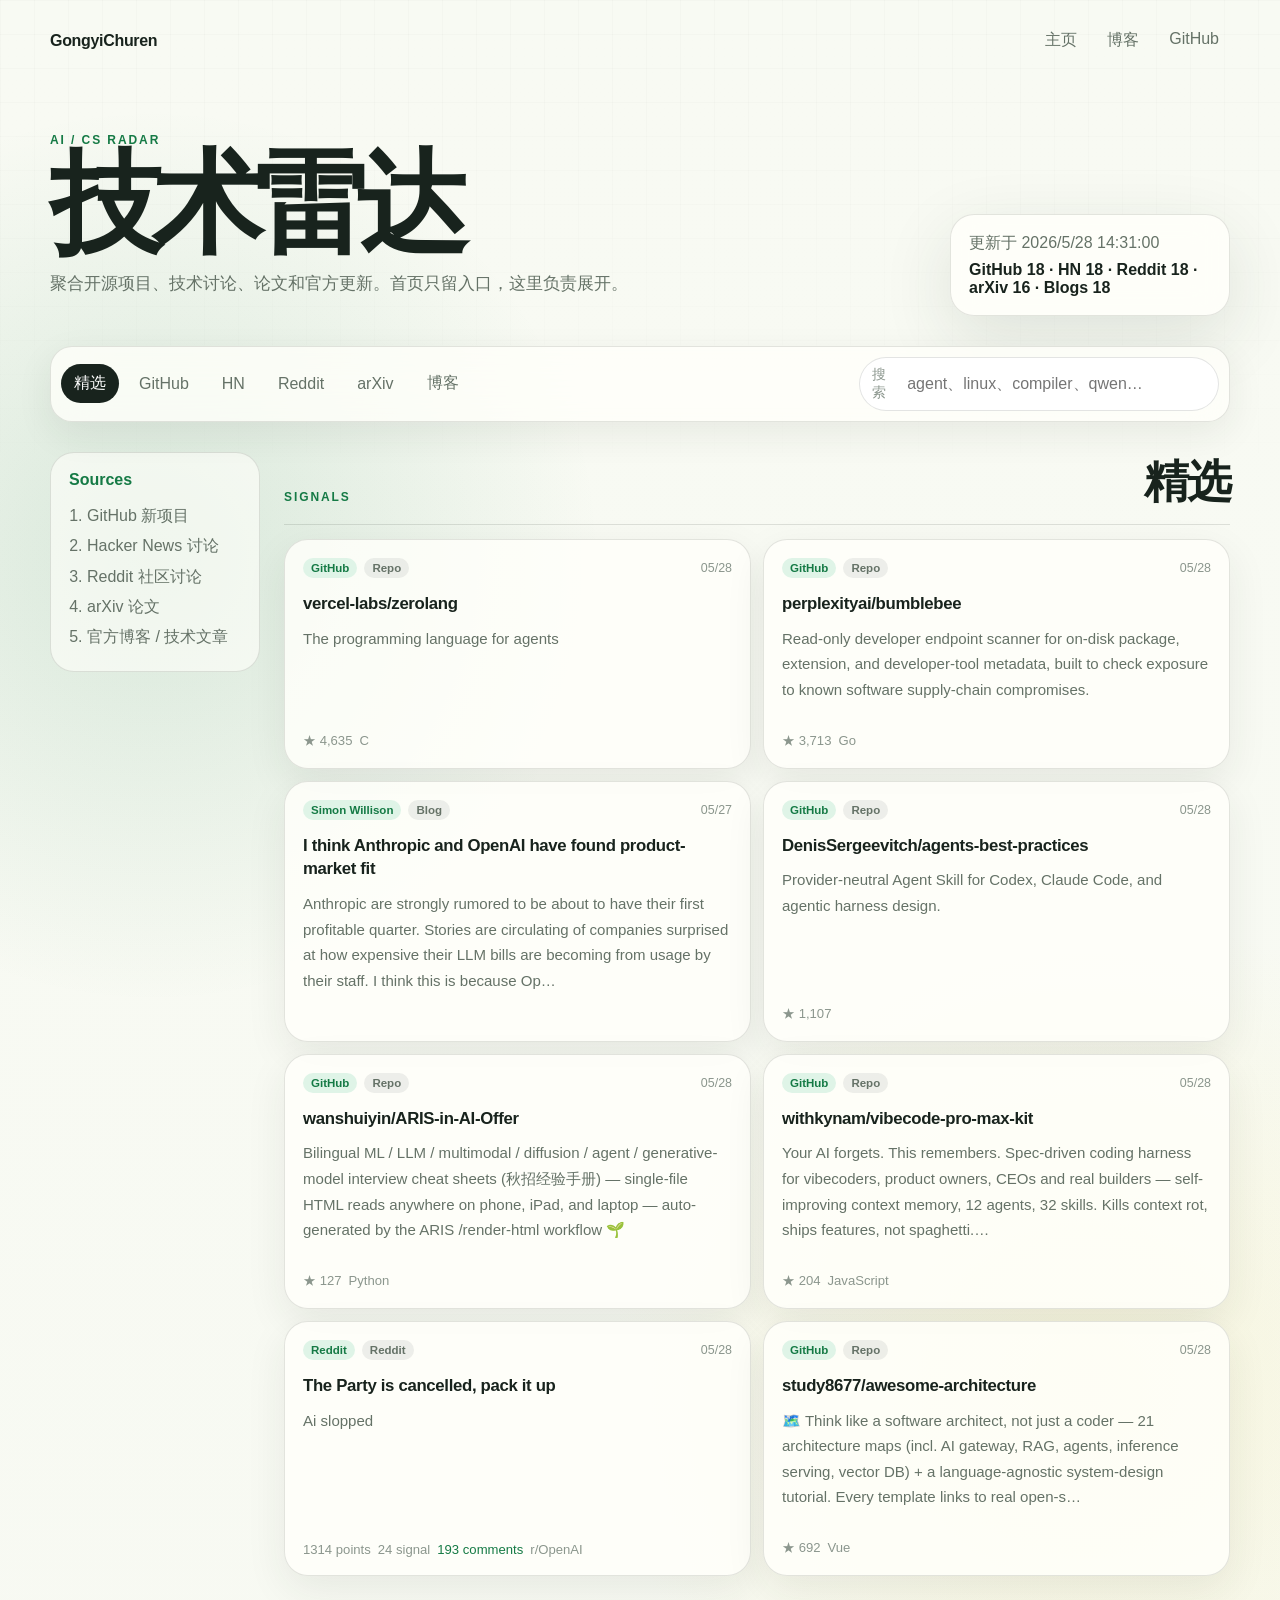
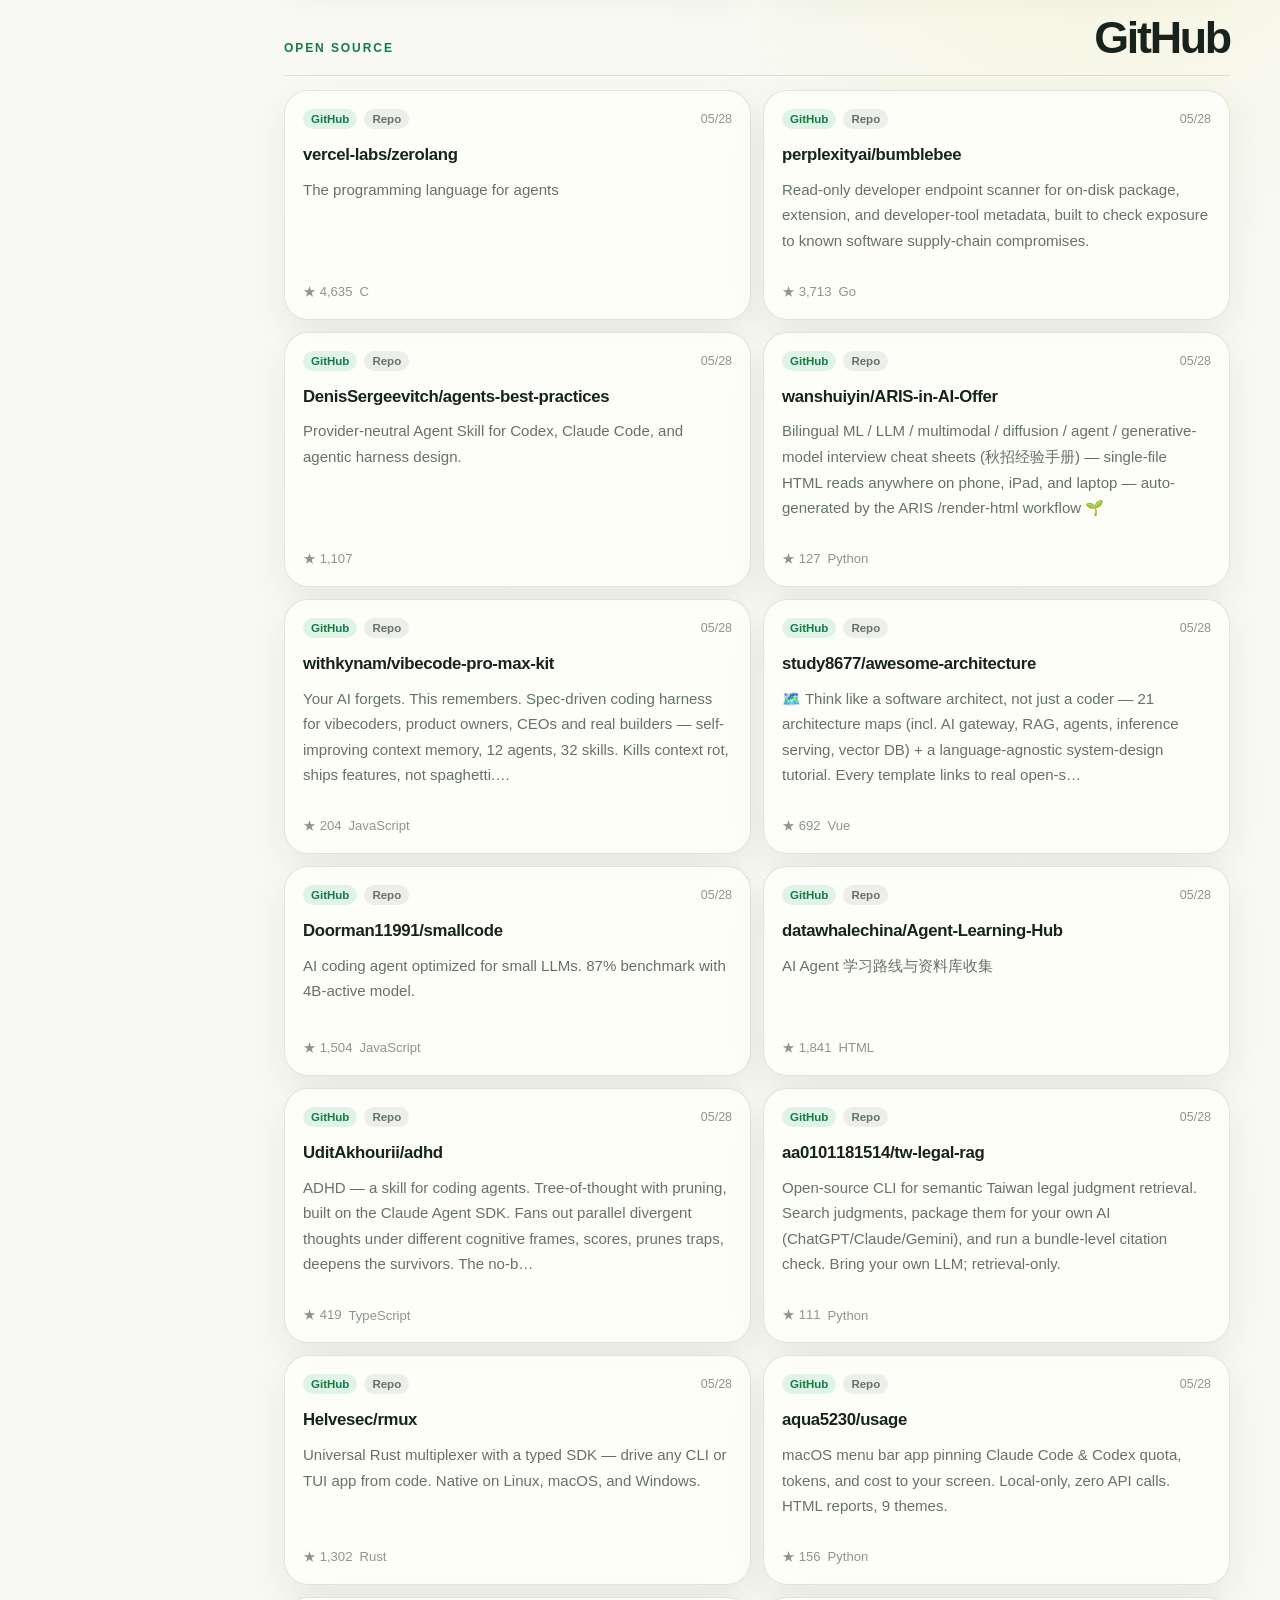
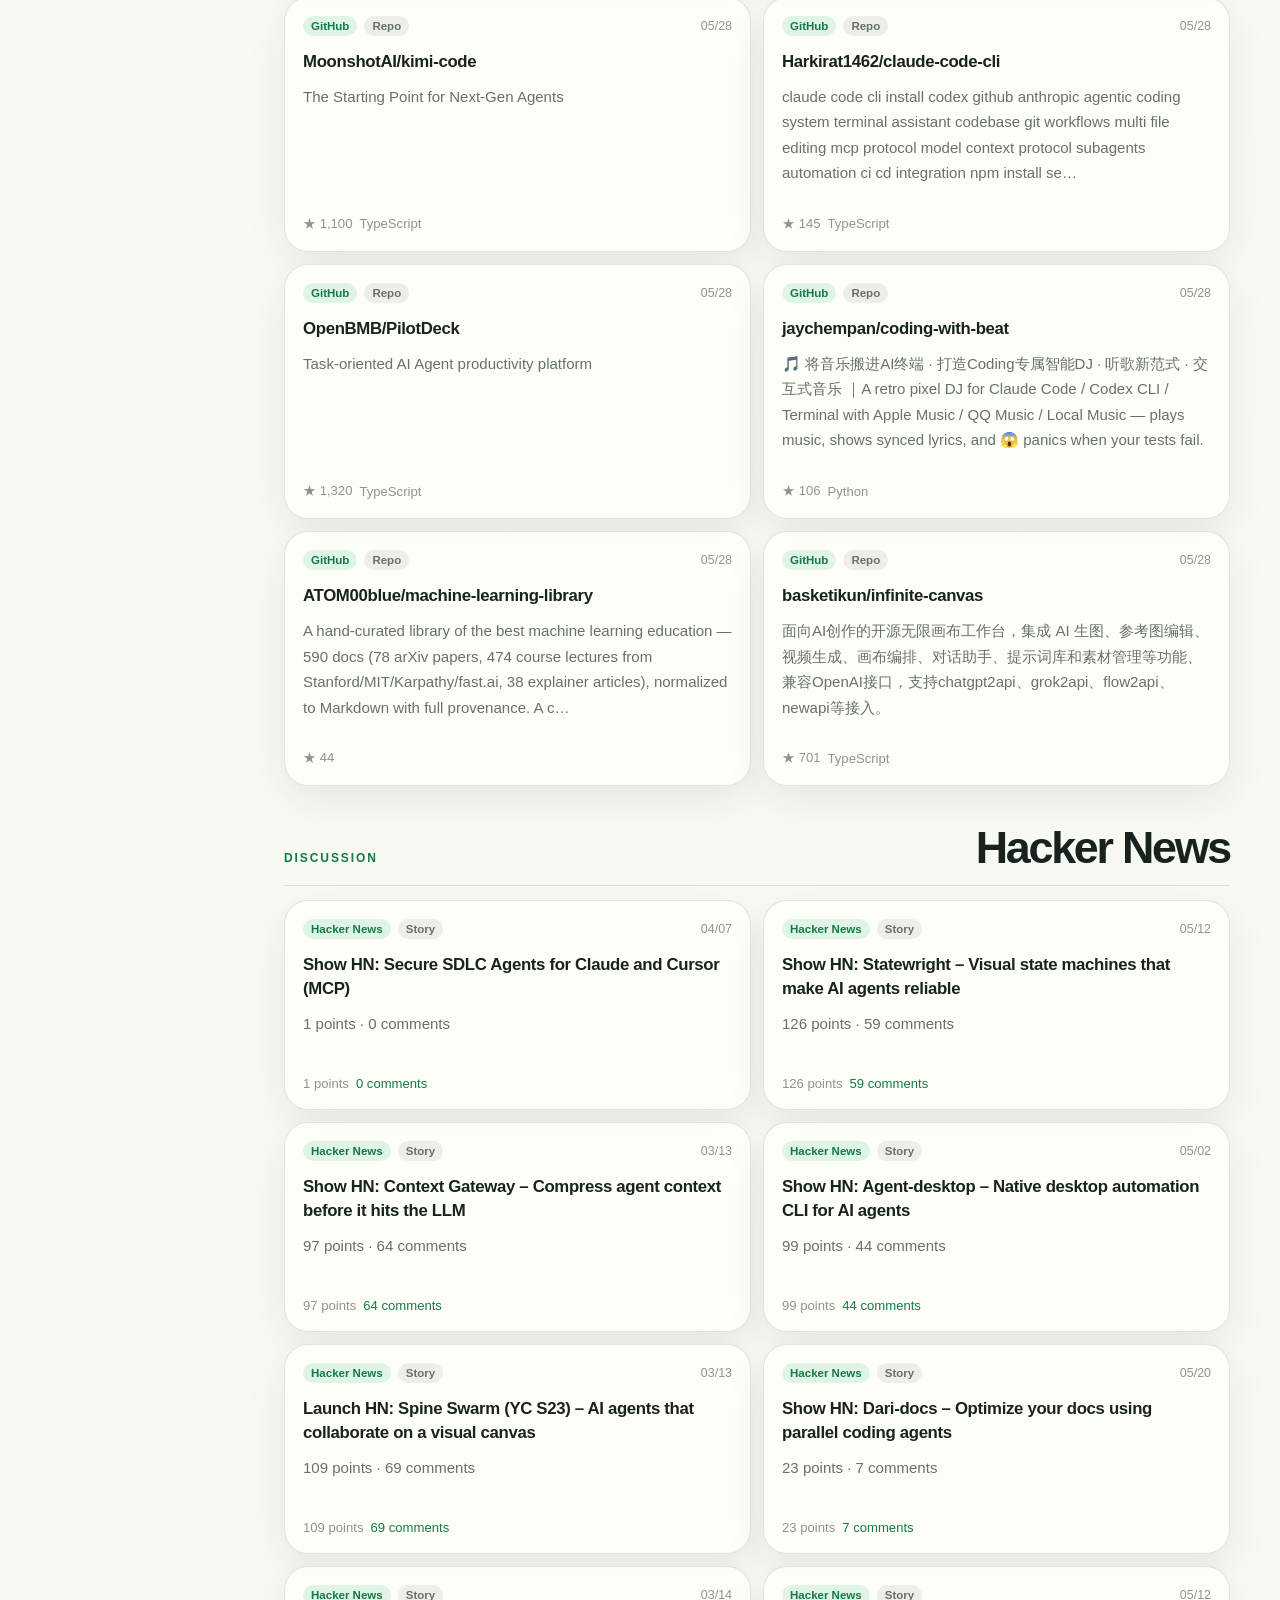
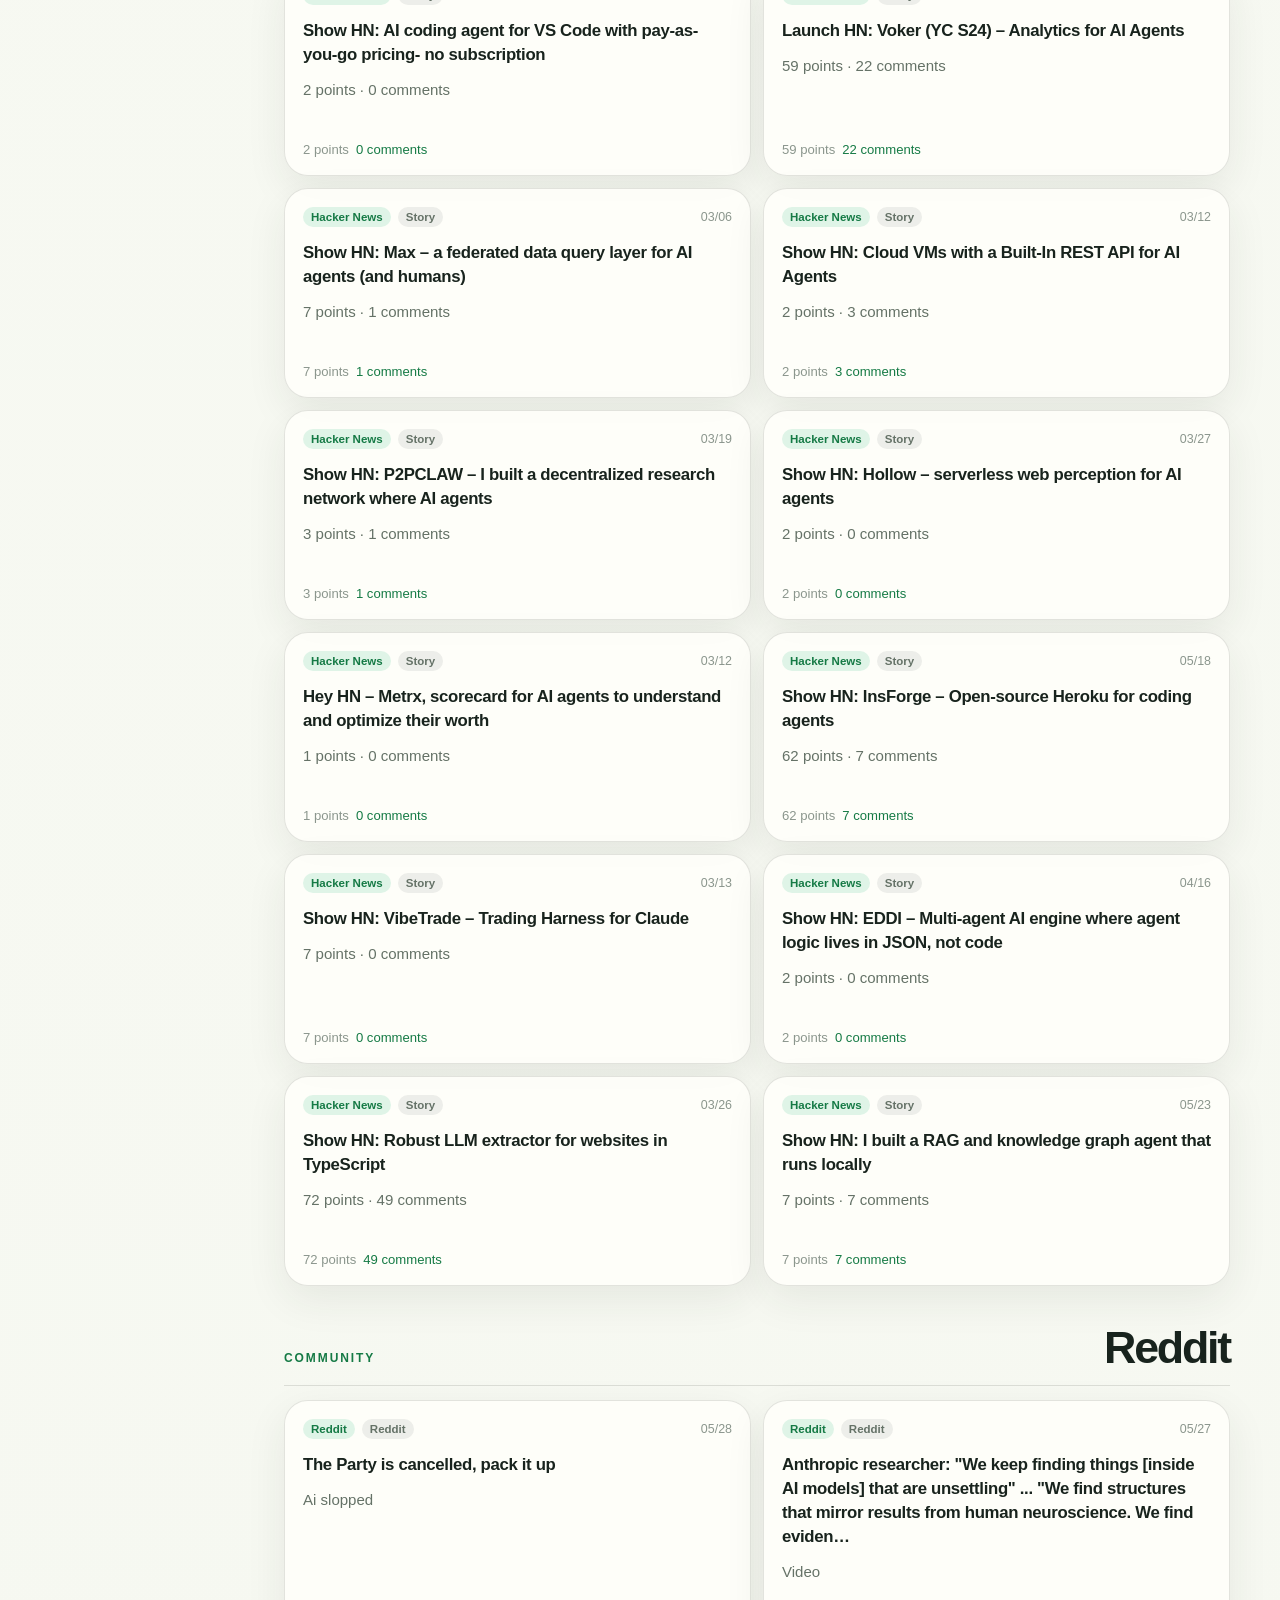
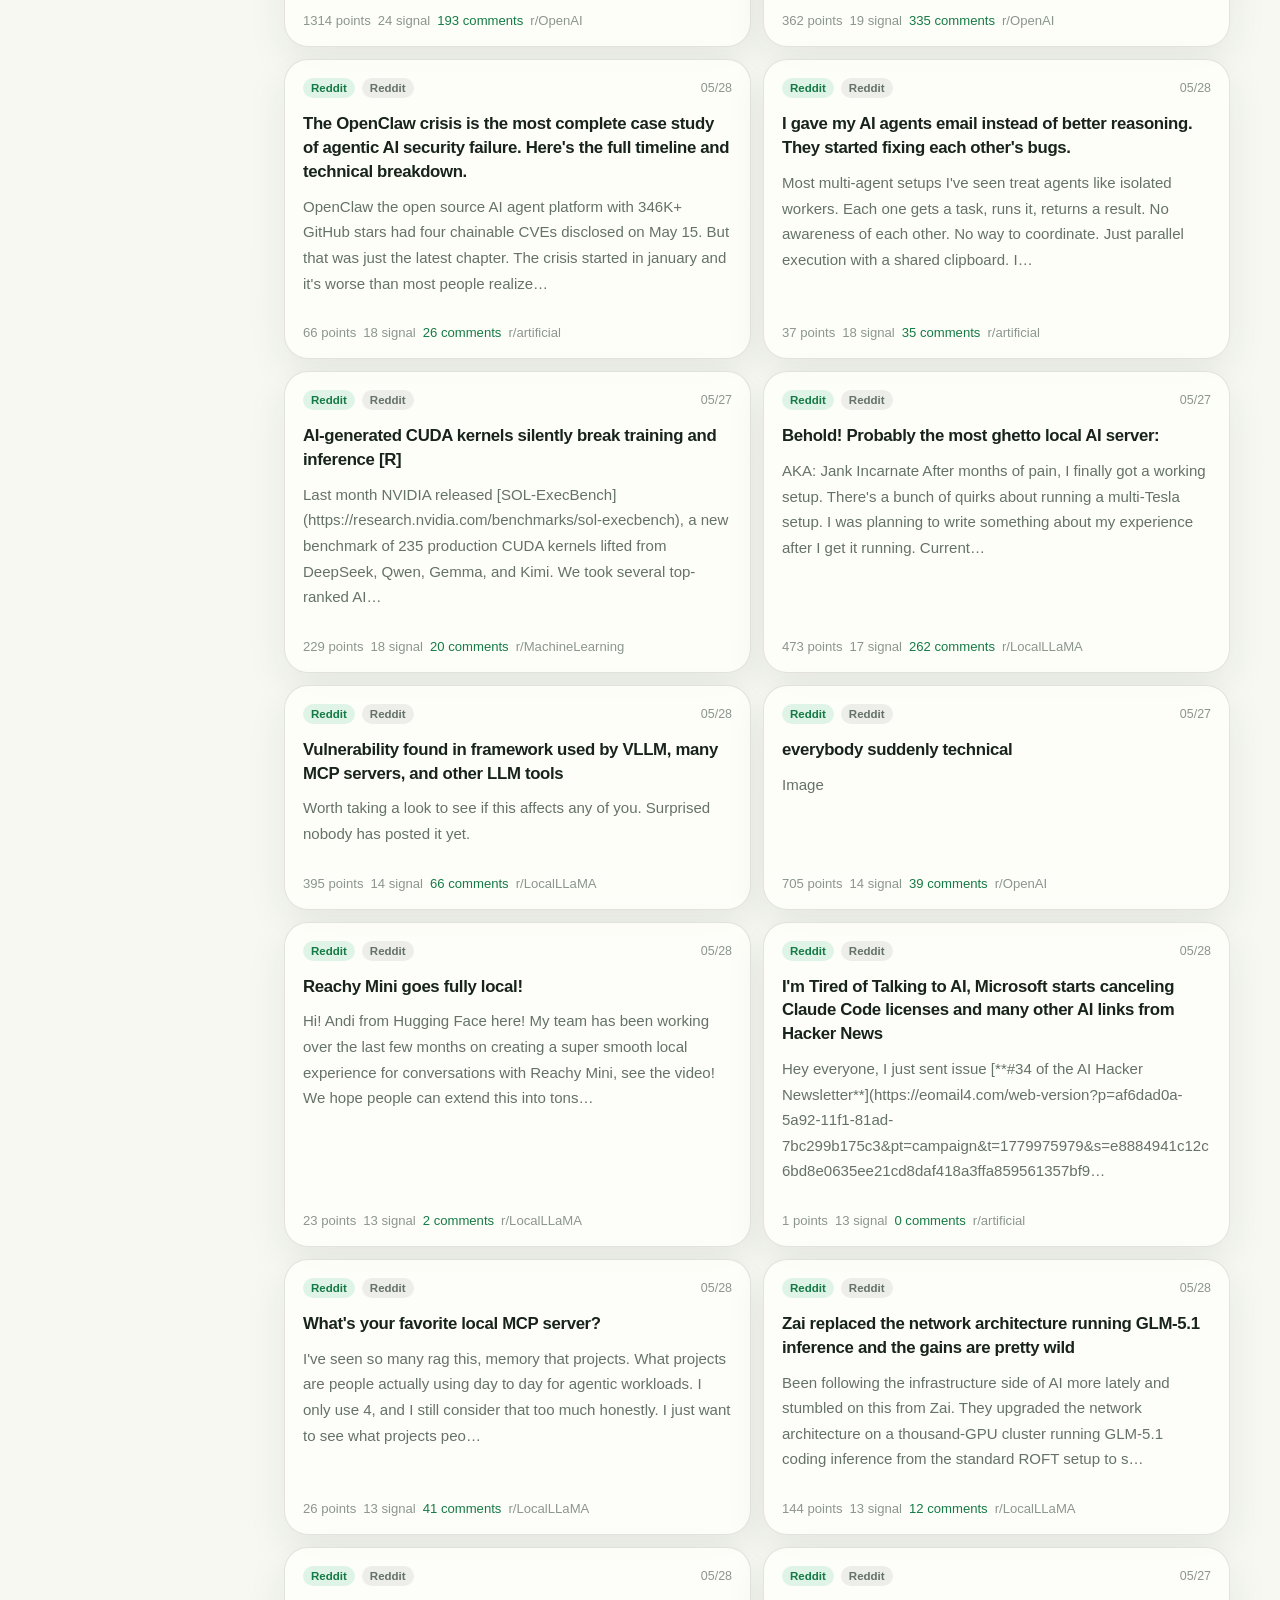
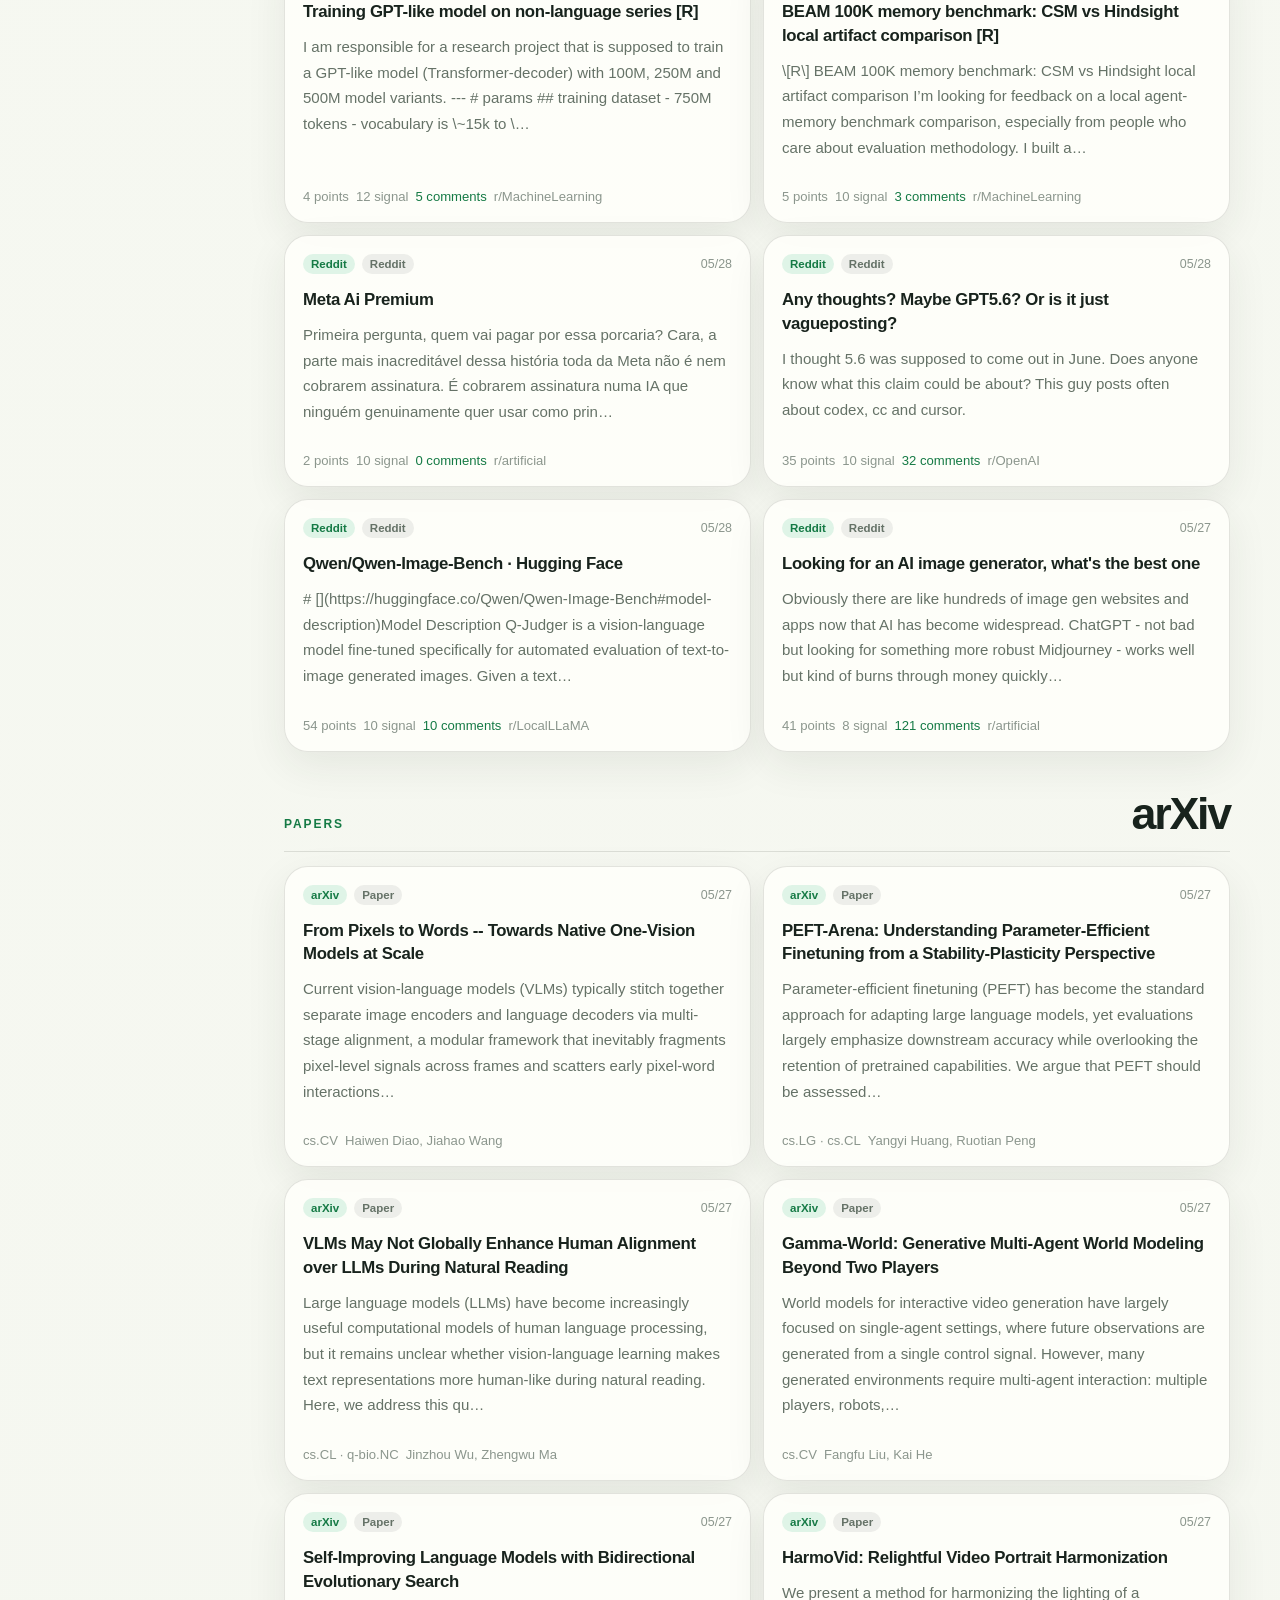
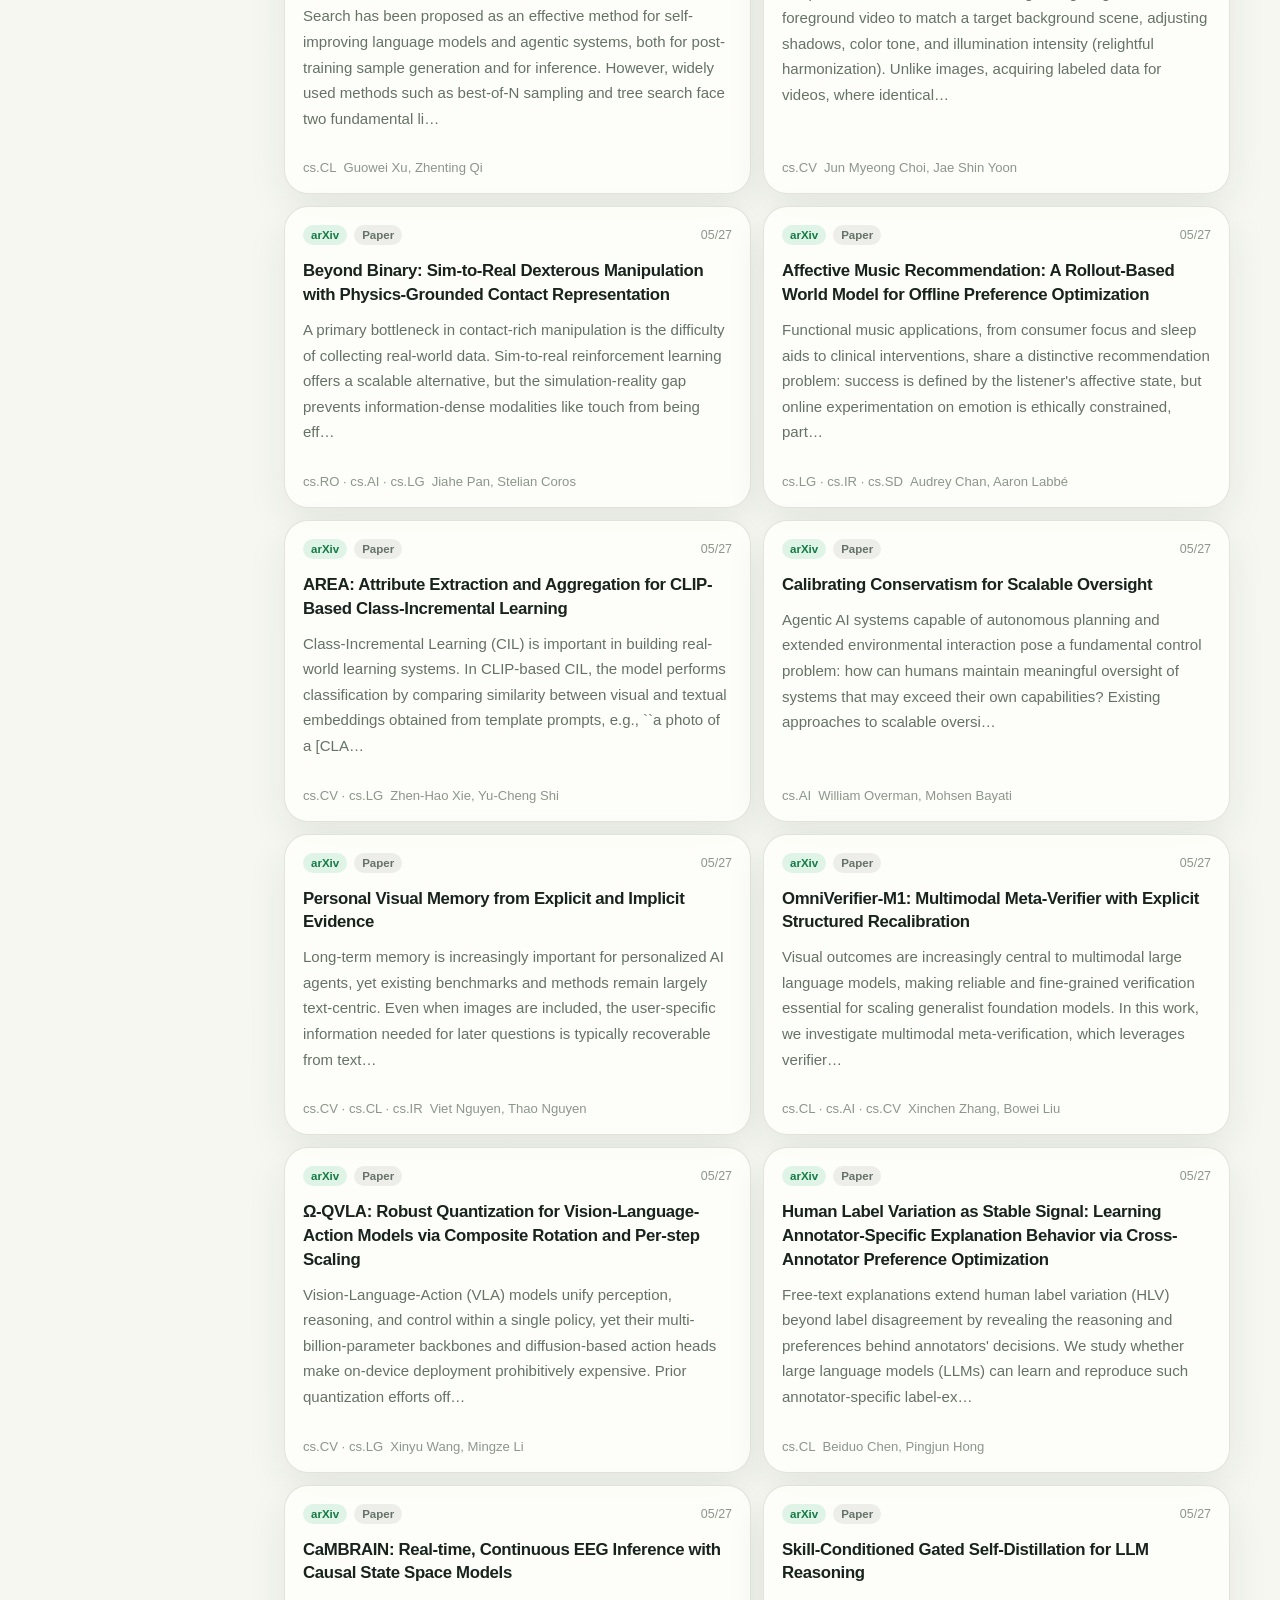
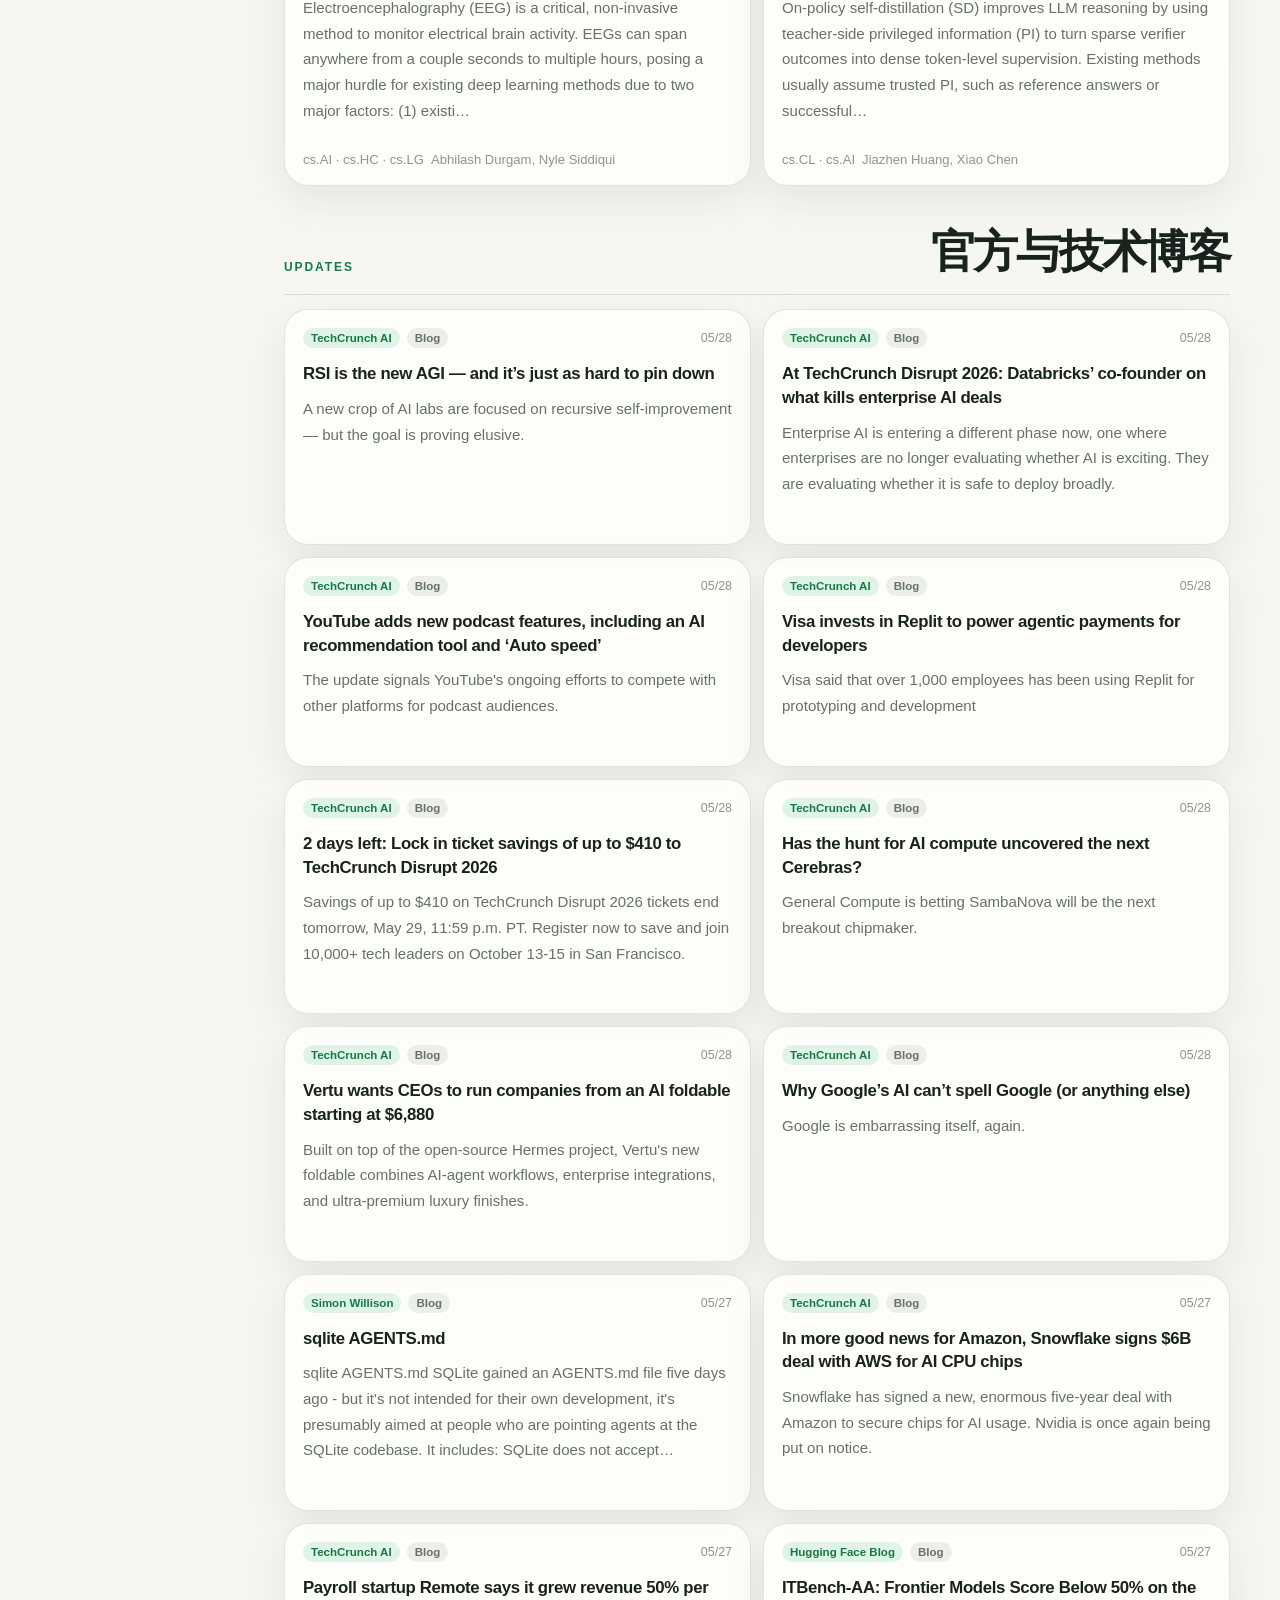
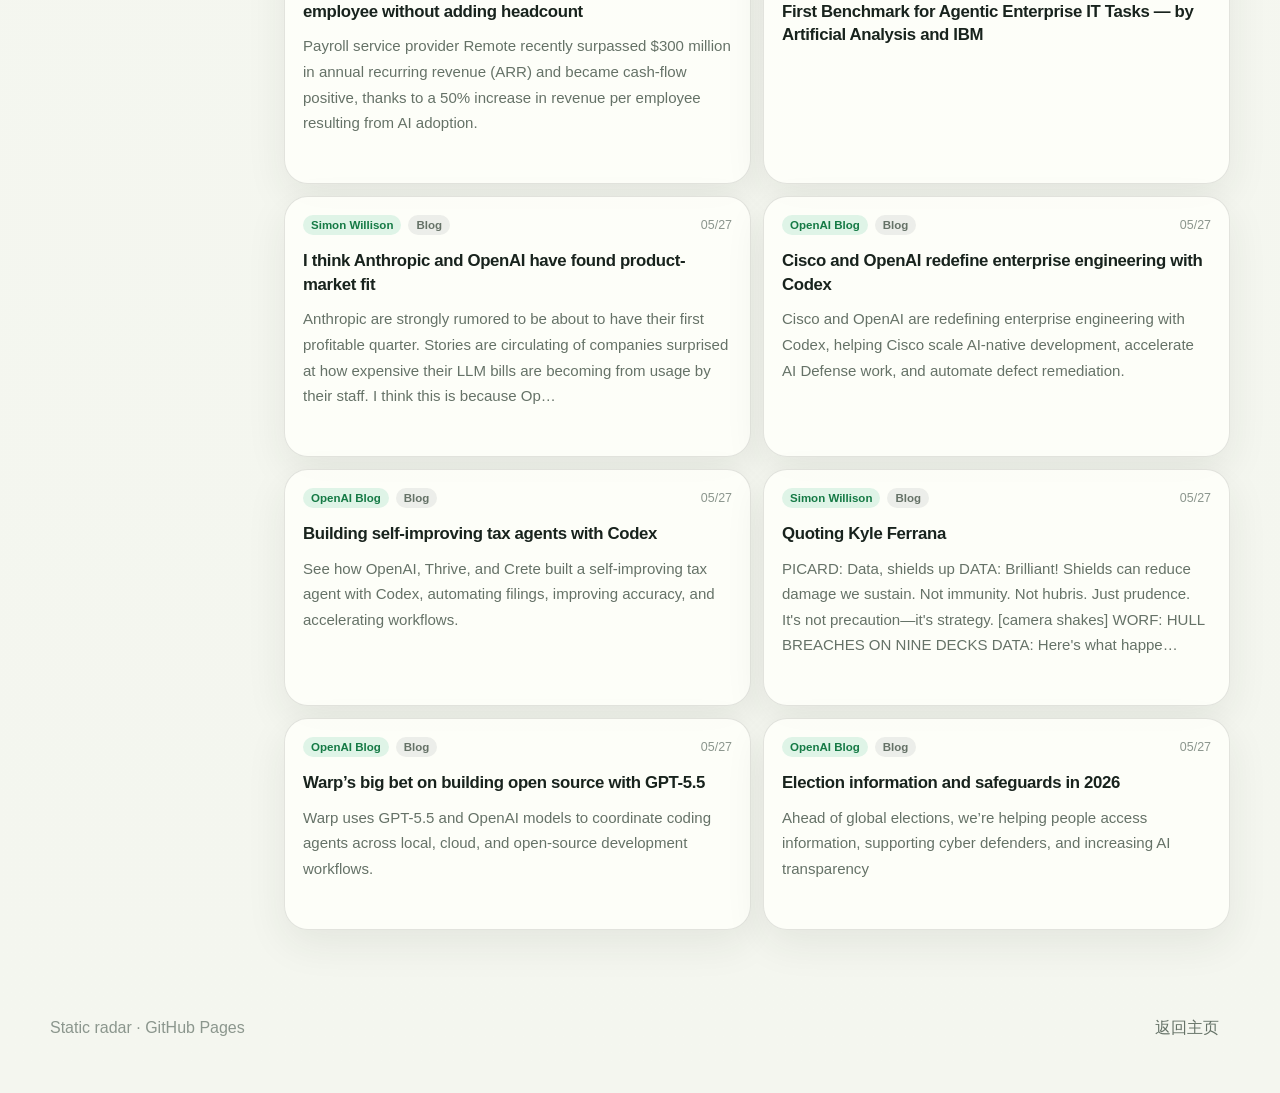
==== commit b9681a2a: "feat: add Reddit community radar source" ====
--- a/radar/index.html
+++ b/radar/index.html
@@ -37,6 +37,7 @@
         <button data-section="highlights" class="active">精选</button>
         <button data-section="github">GitHub</button>
         <button data-section="hn">HN</button>
+        <button data-section="reddit">Reddit</button>
         <button data-section="arxiv">arXiv</button>
         <button data-section="blogs">博客</button>
       </div>
@@ -52,6 +53,7 @@
         <ol>
           <li>GitHub 新项目</li>
           <li>Hacker News 讨论</li>
+          <li>Reddit 社区讨论</li>
           <li>arXiv 论文</li>
           <li>官方博客 / 技术文章</li>
         </ol>
@@ -80,6 +82,14 @@
             <h2>Hacker News</h2>
           </div>
           <div class="cards-grid" id="hn"></div>
+        </section>
+
+        <section class="section-block" id="reddit-block">
+          <div class="section-head">
+            <p class="kicker">COMMUNITY</p>
+            <h2>Reddit</h2>
+          </div>
+          <div class="cards-grid" id="reddit"></div>
         </section>
 
         <section class="section-block" id="arxiv-block">
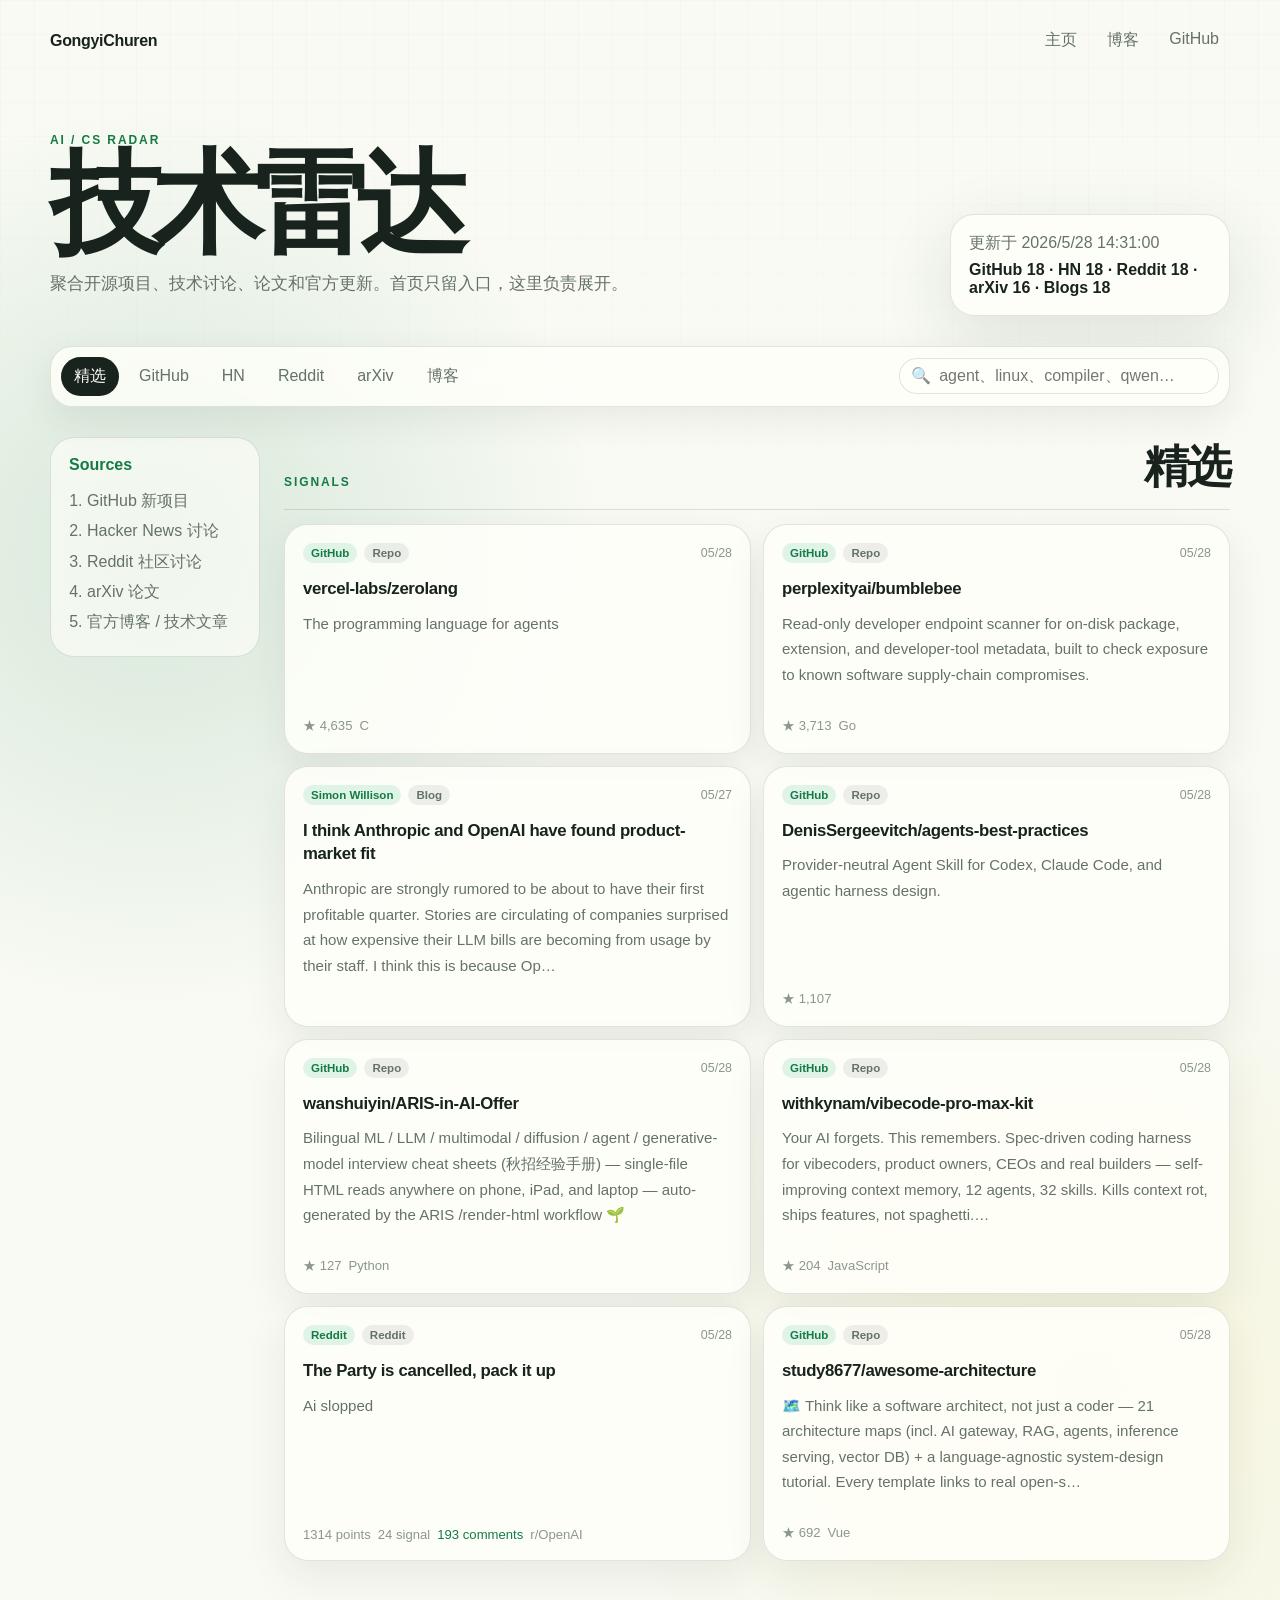
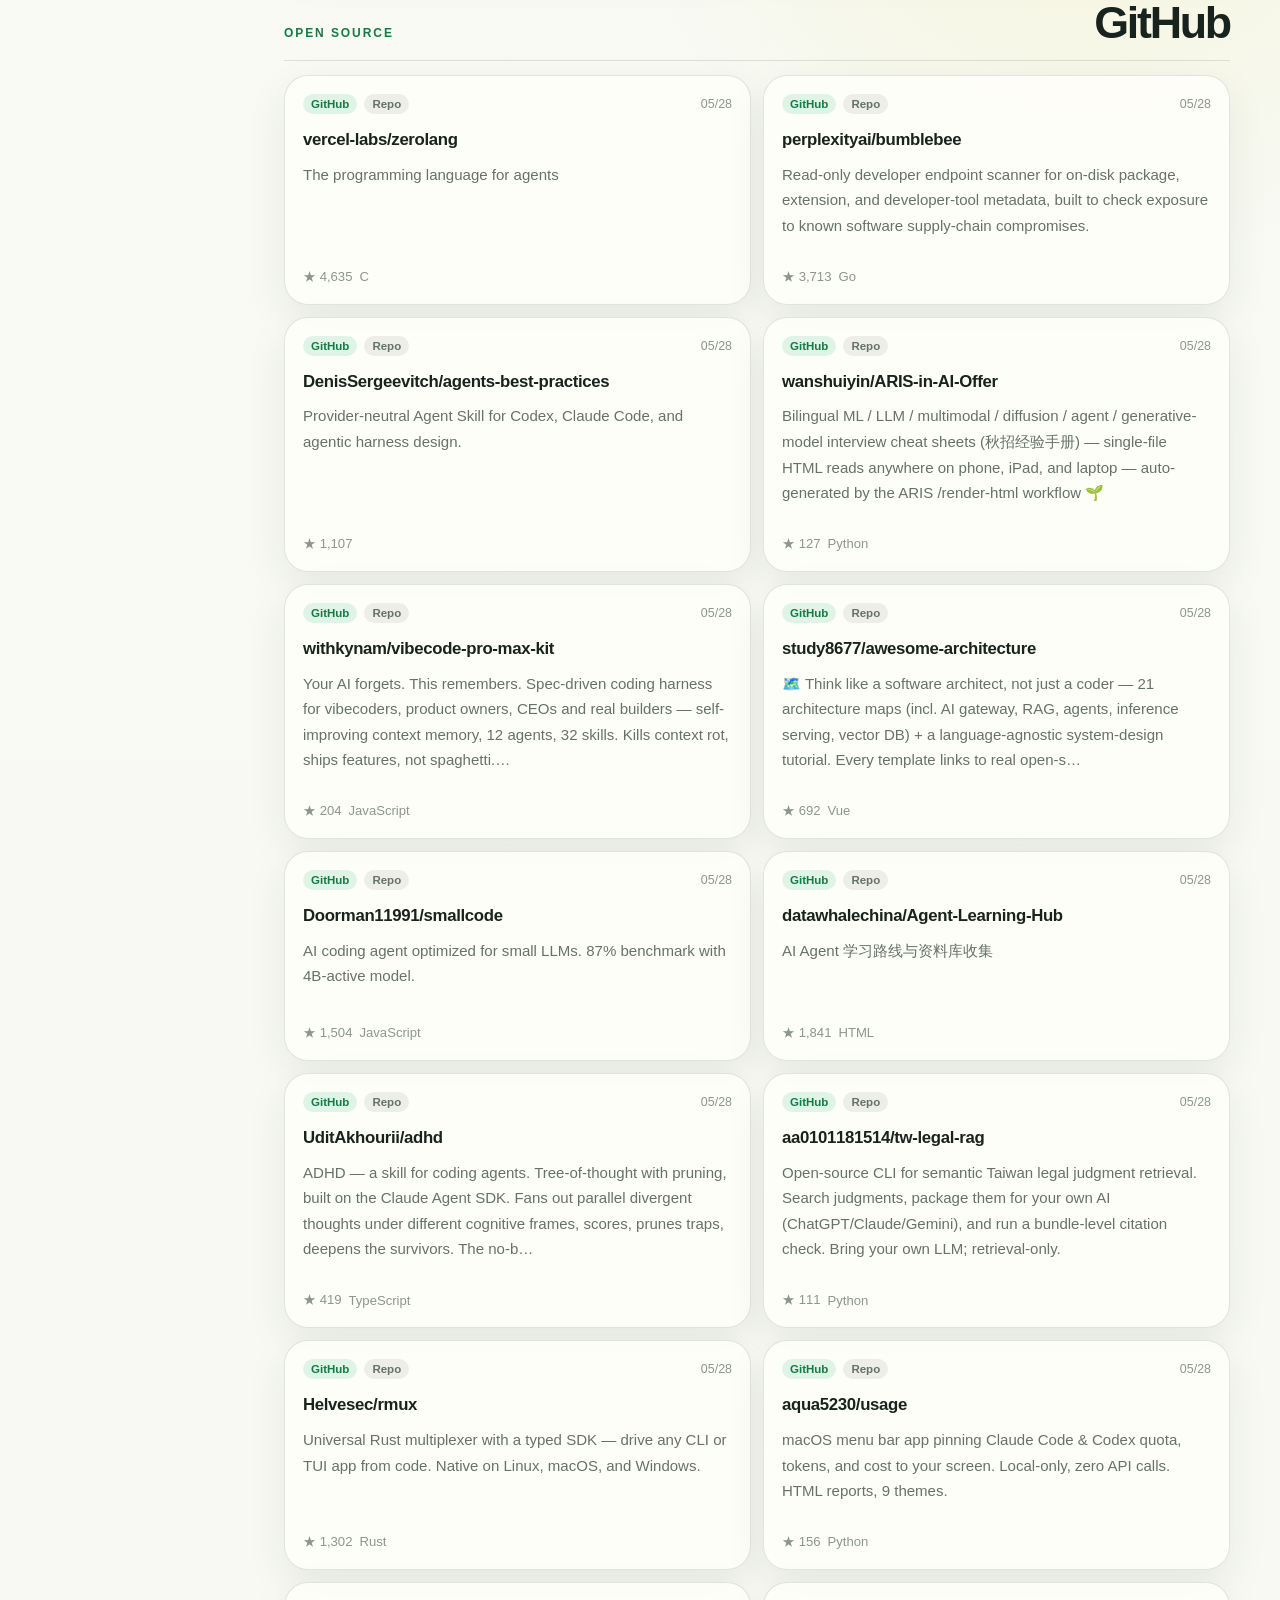
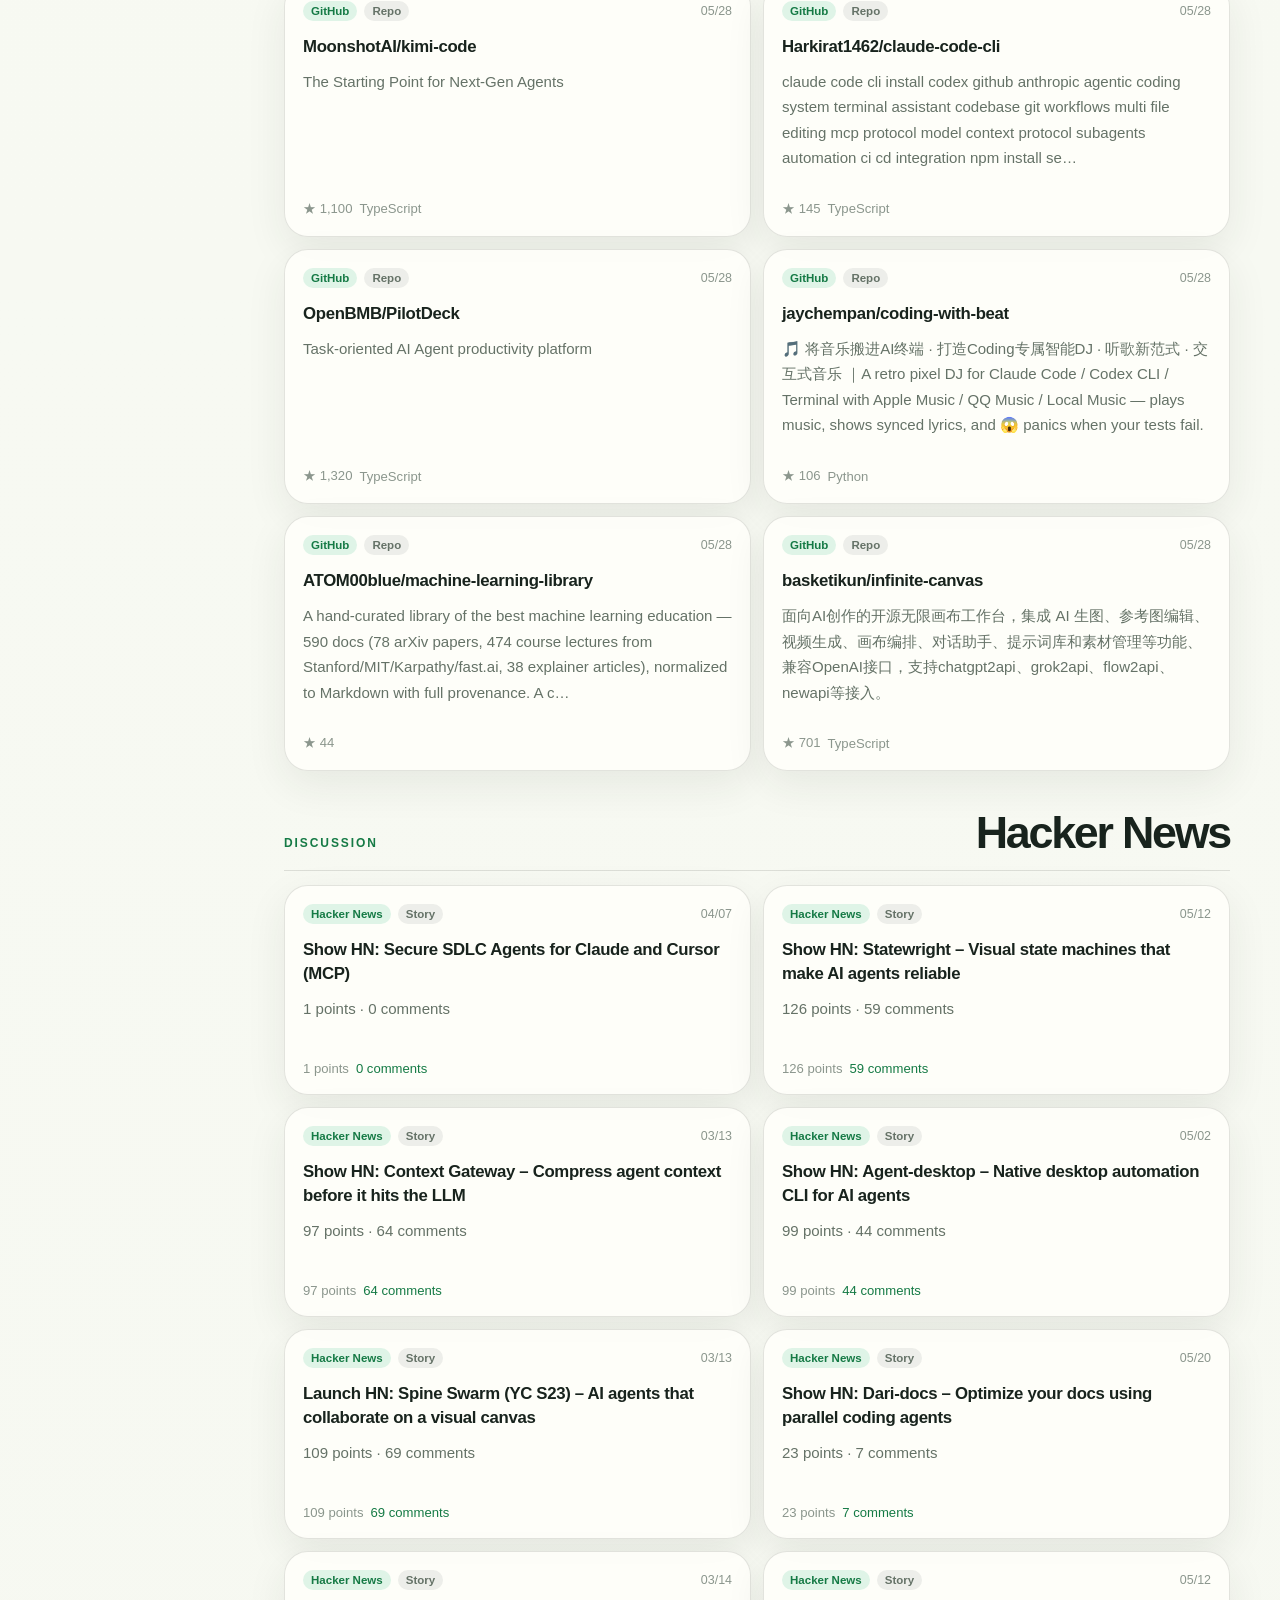
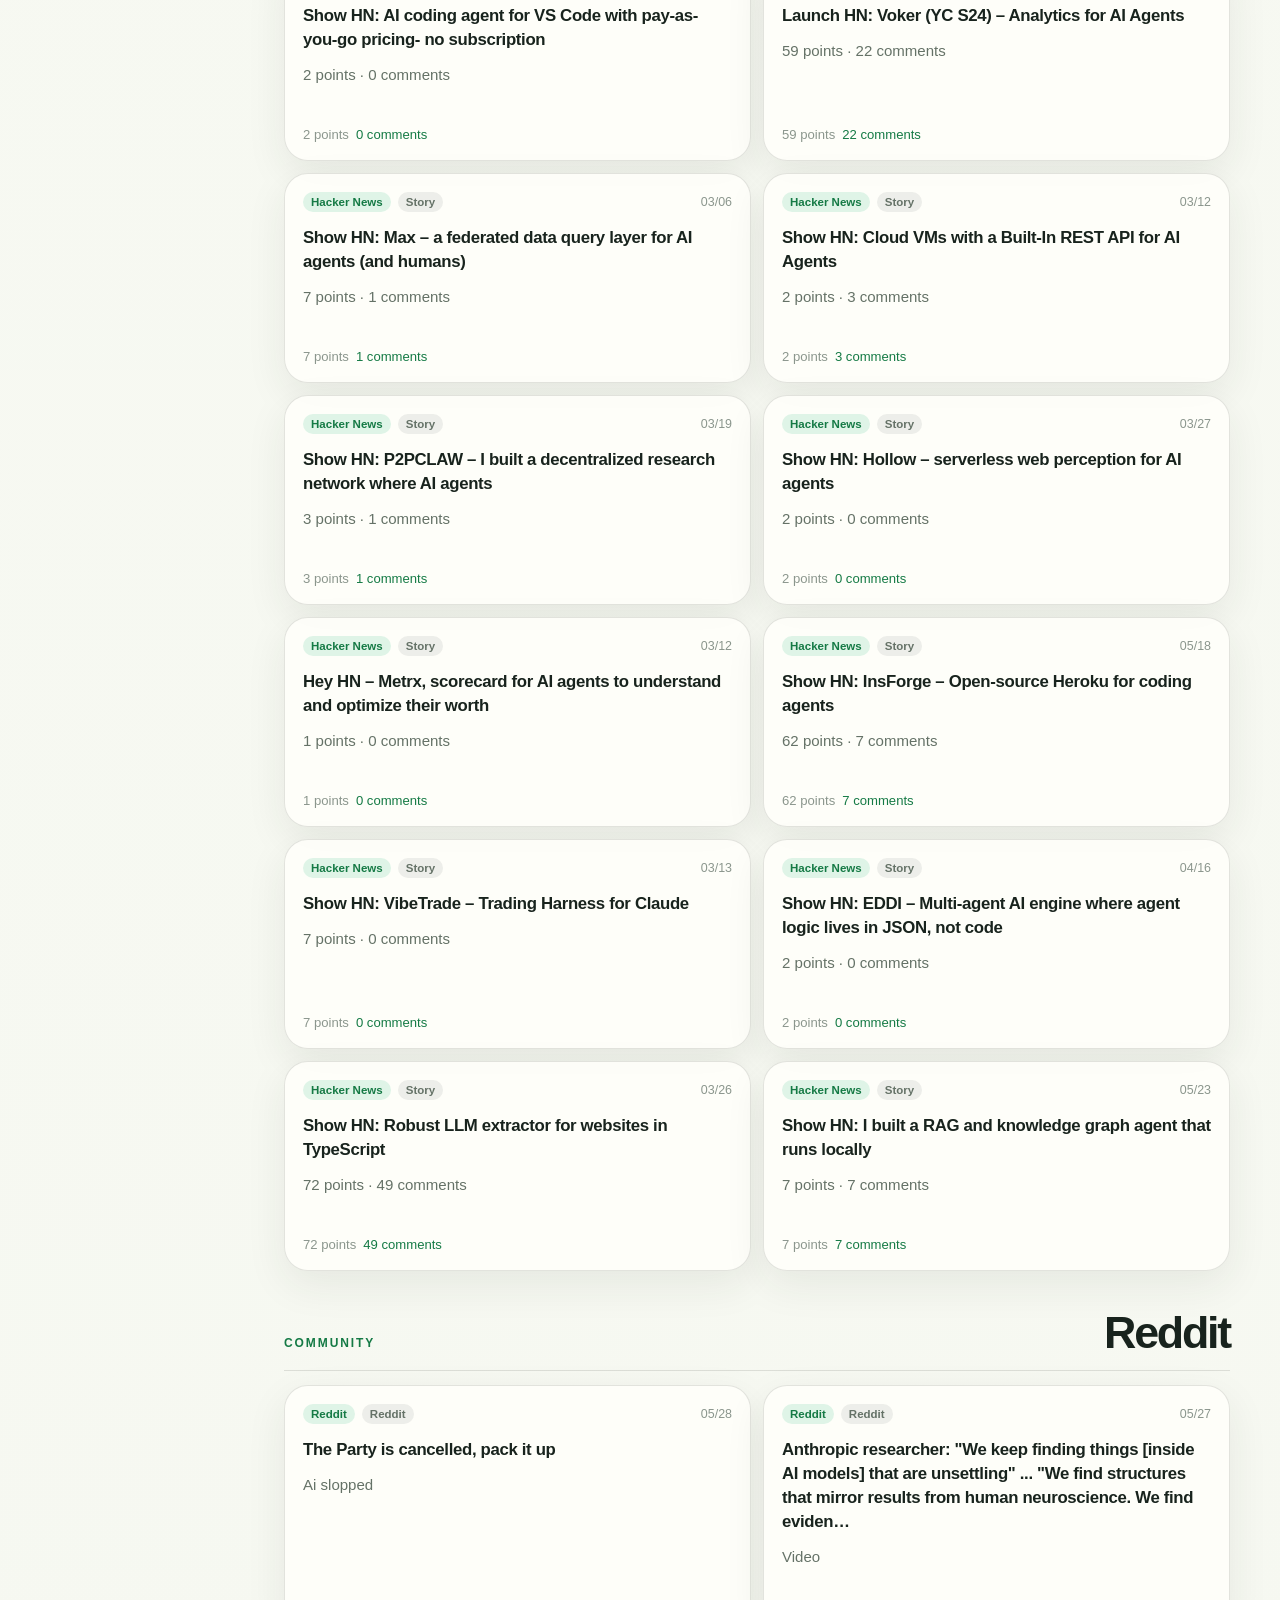
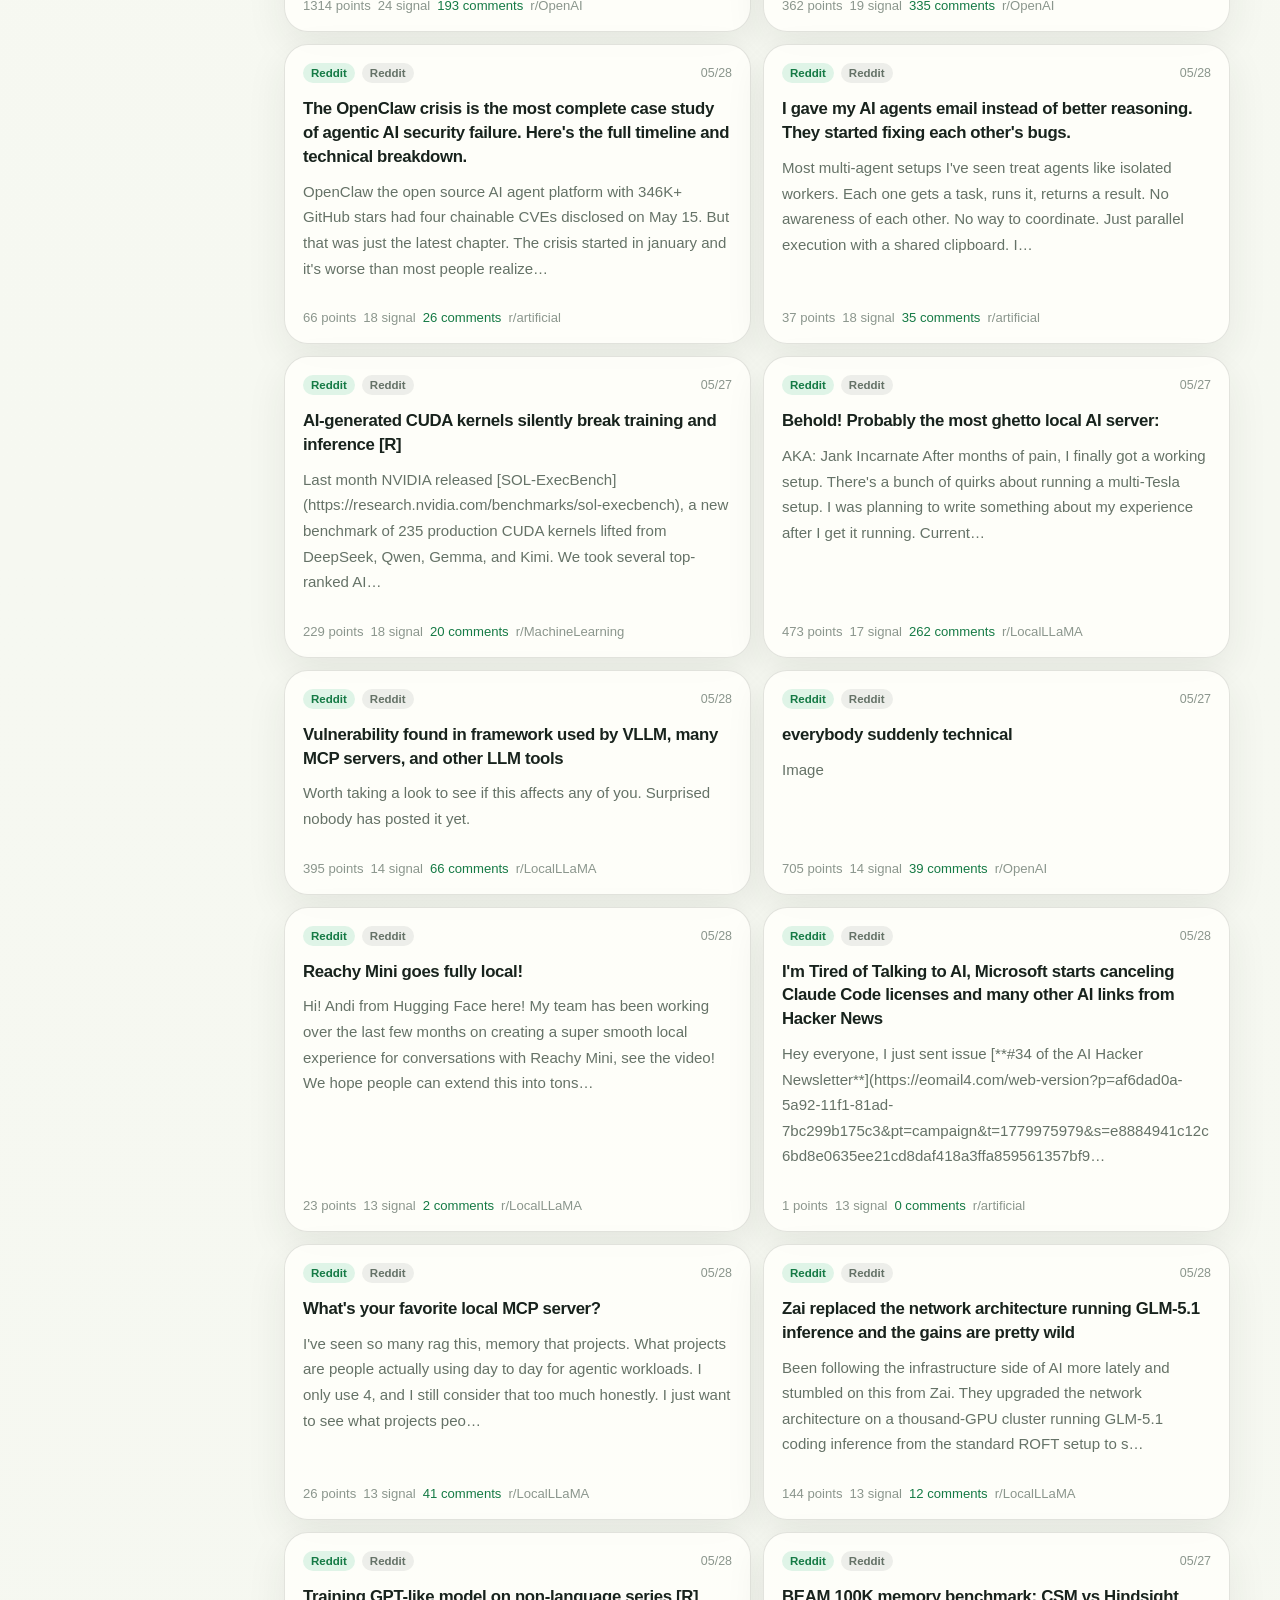
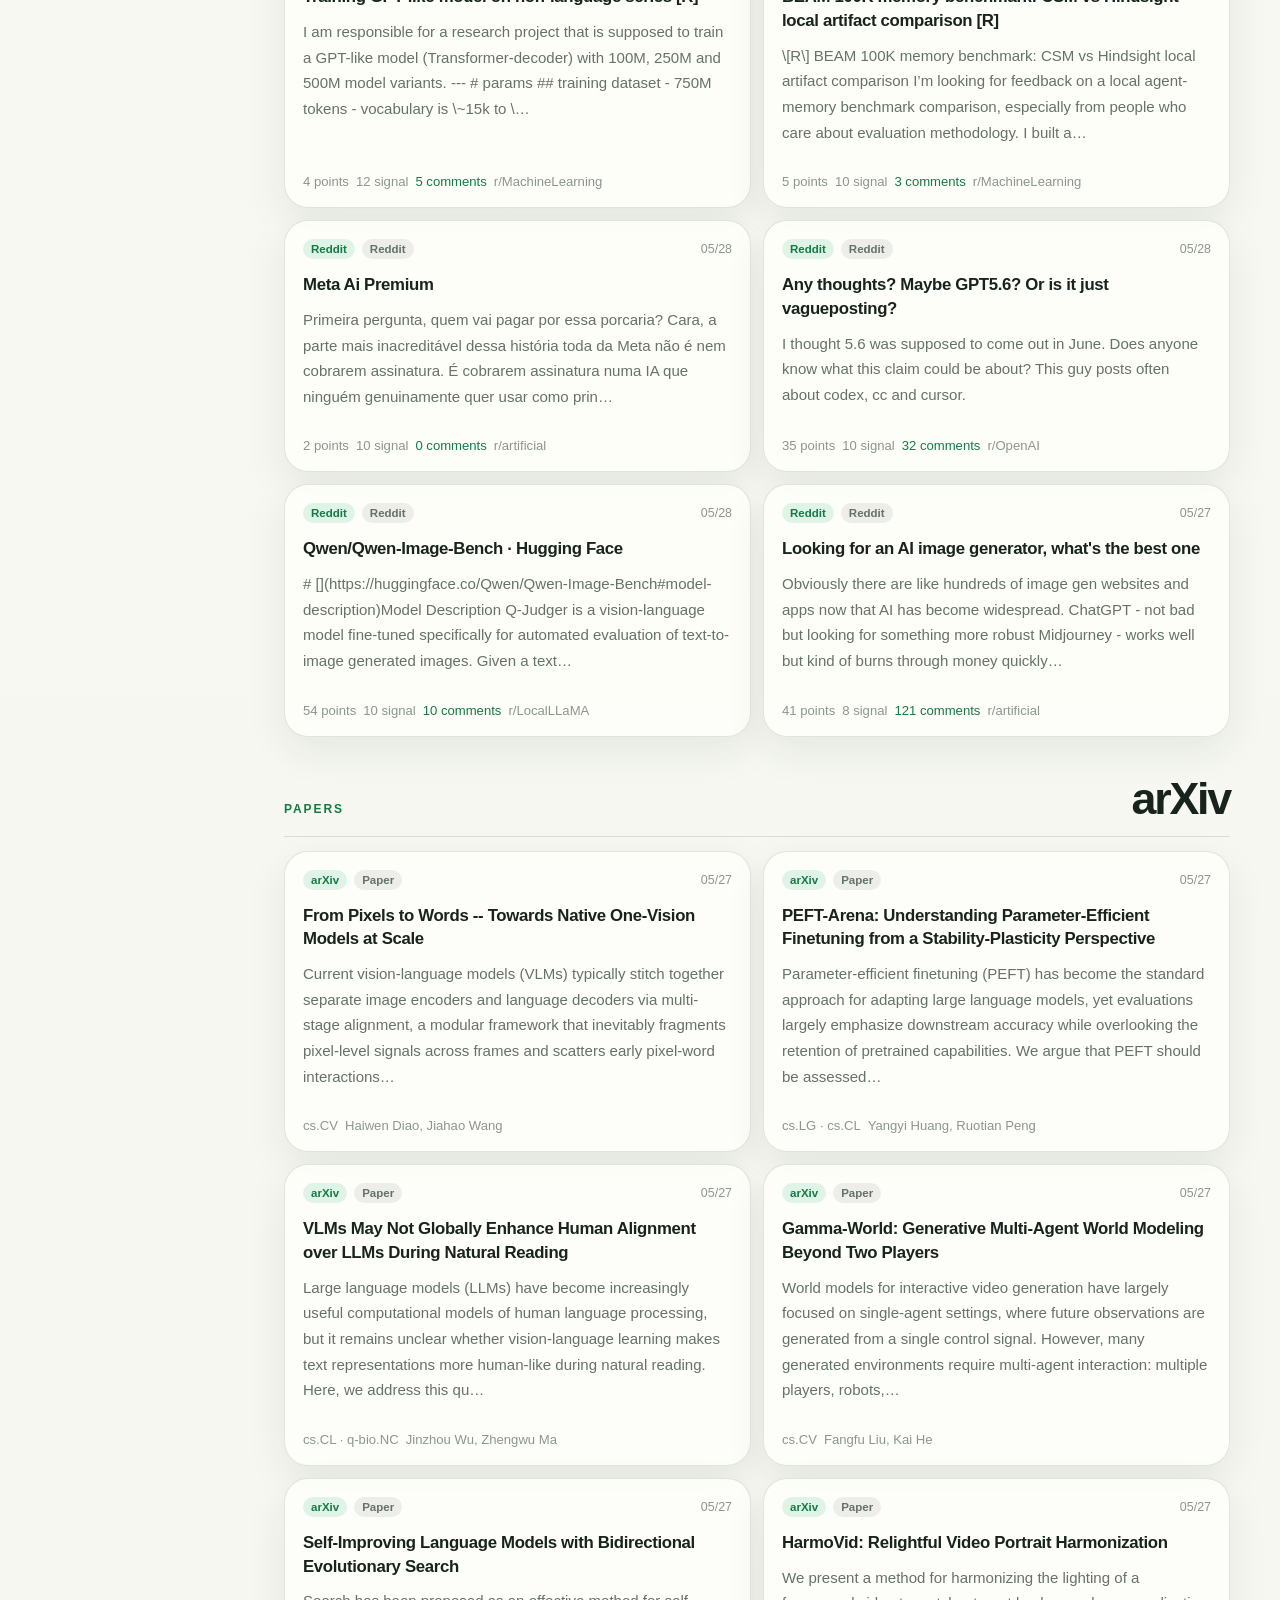
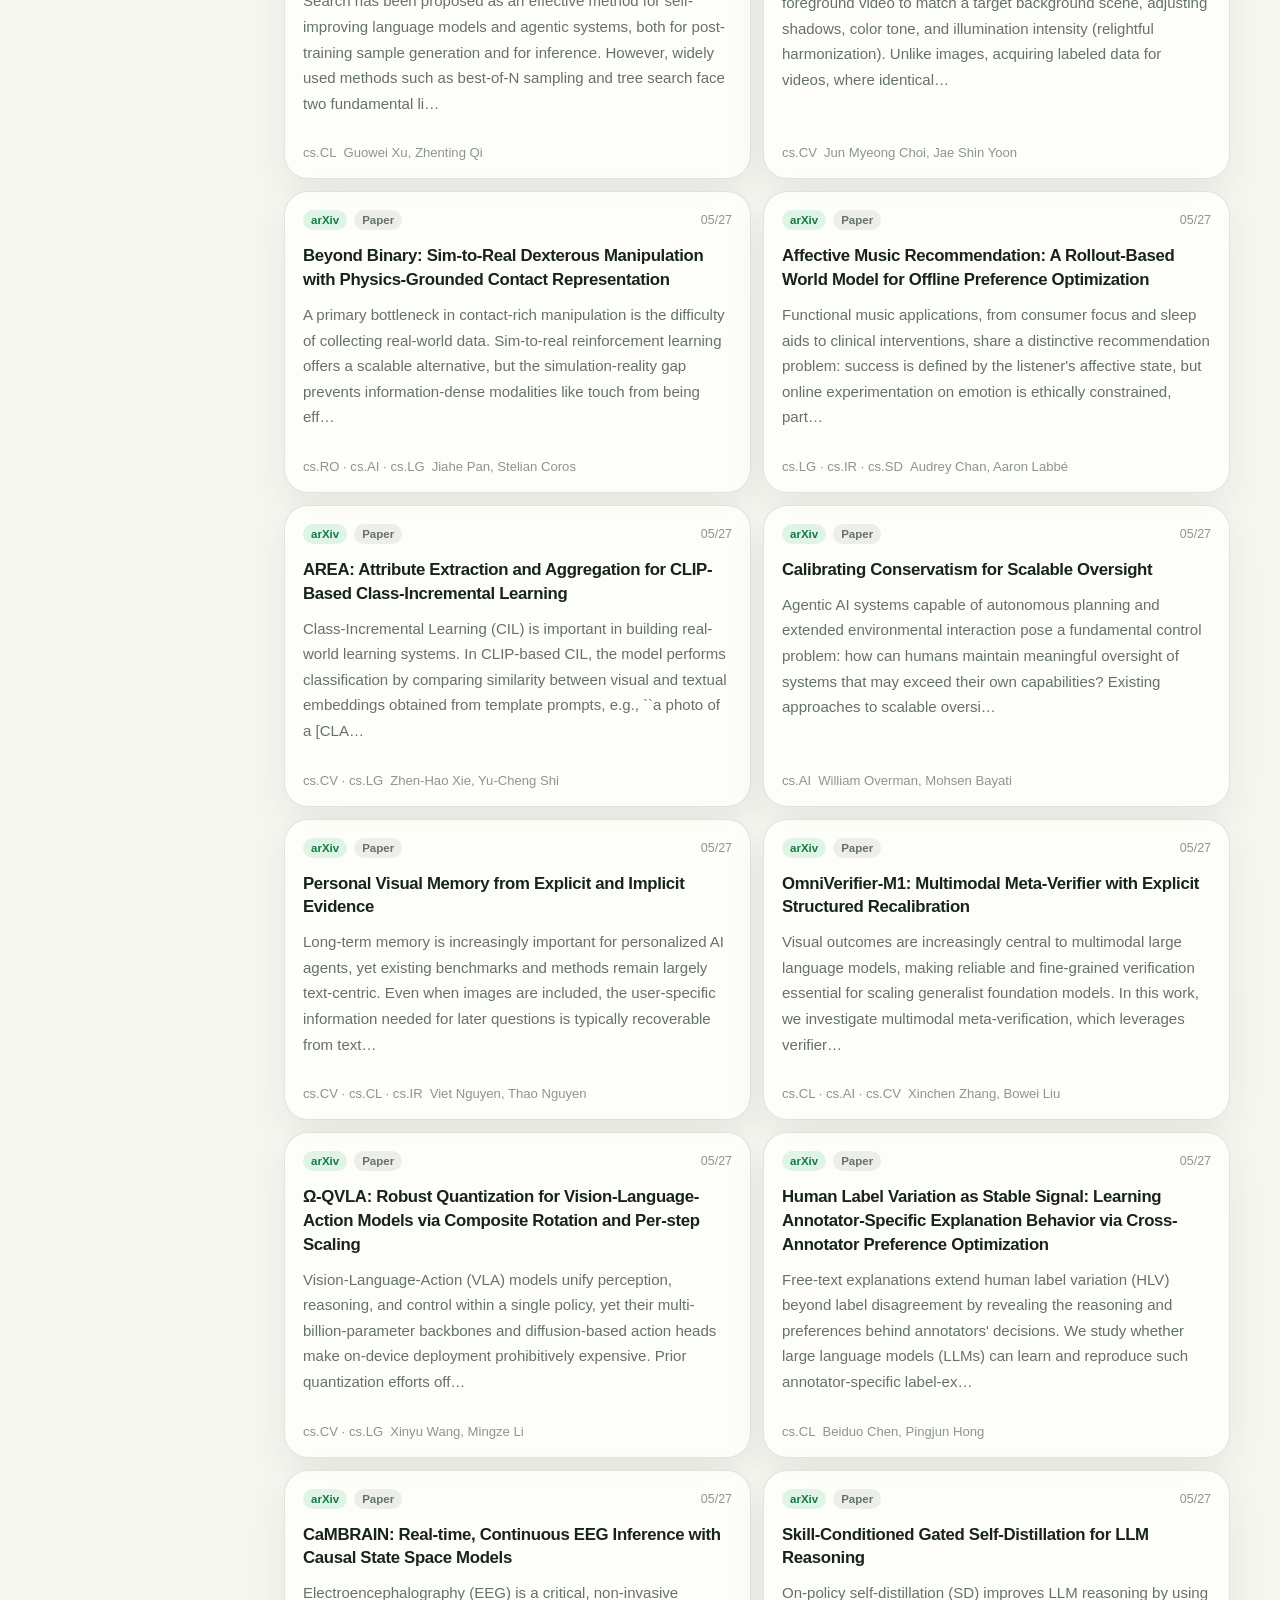
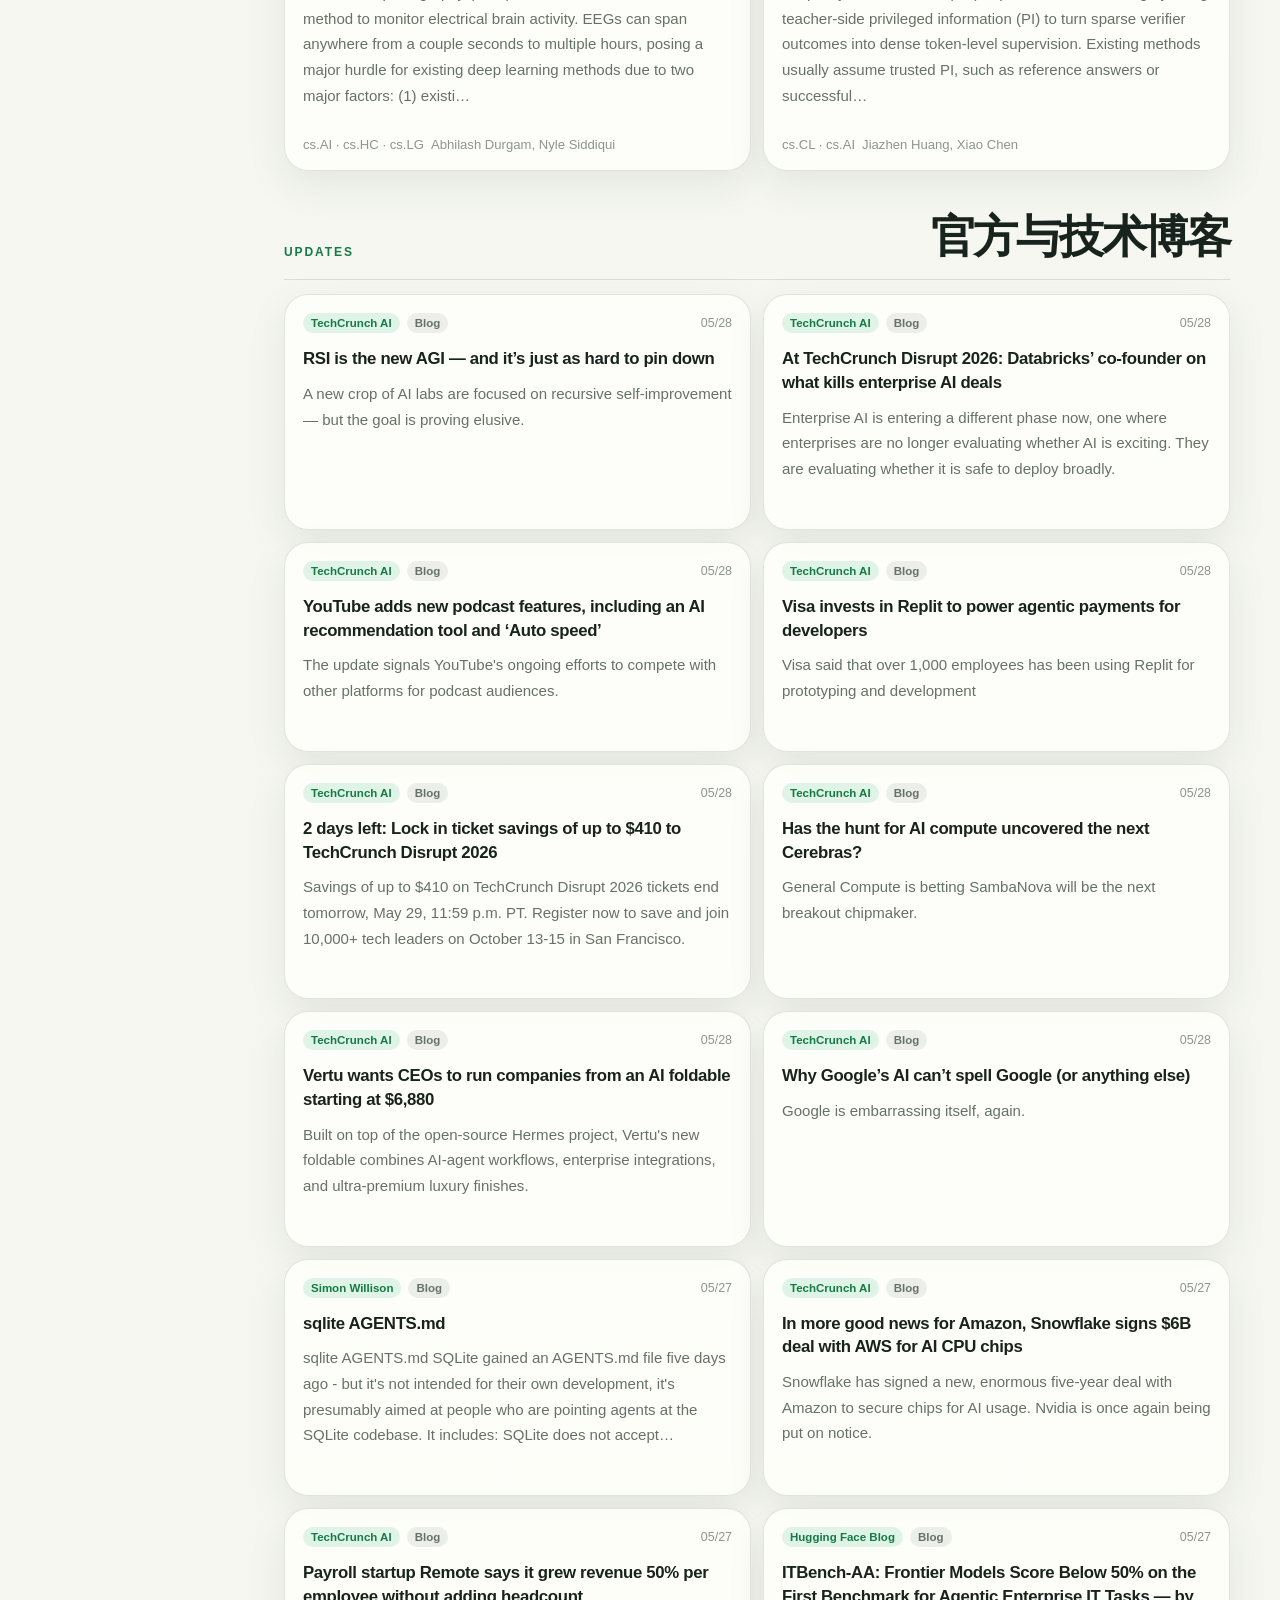
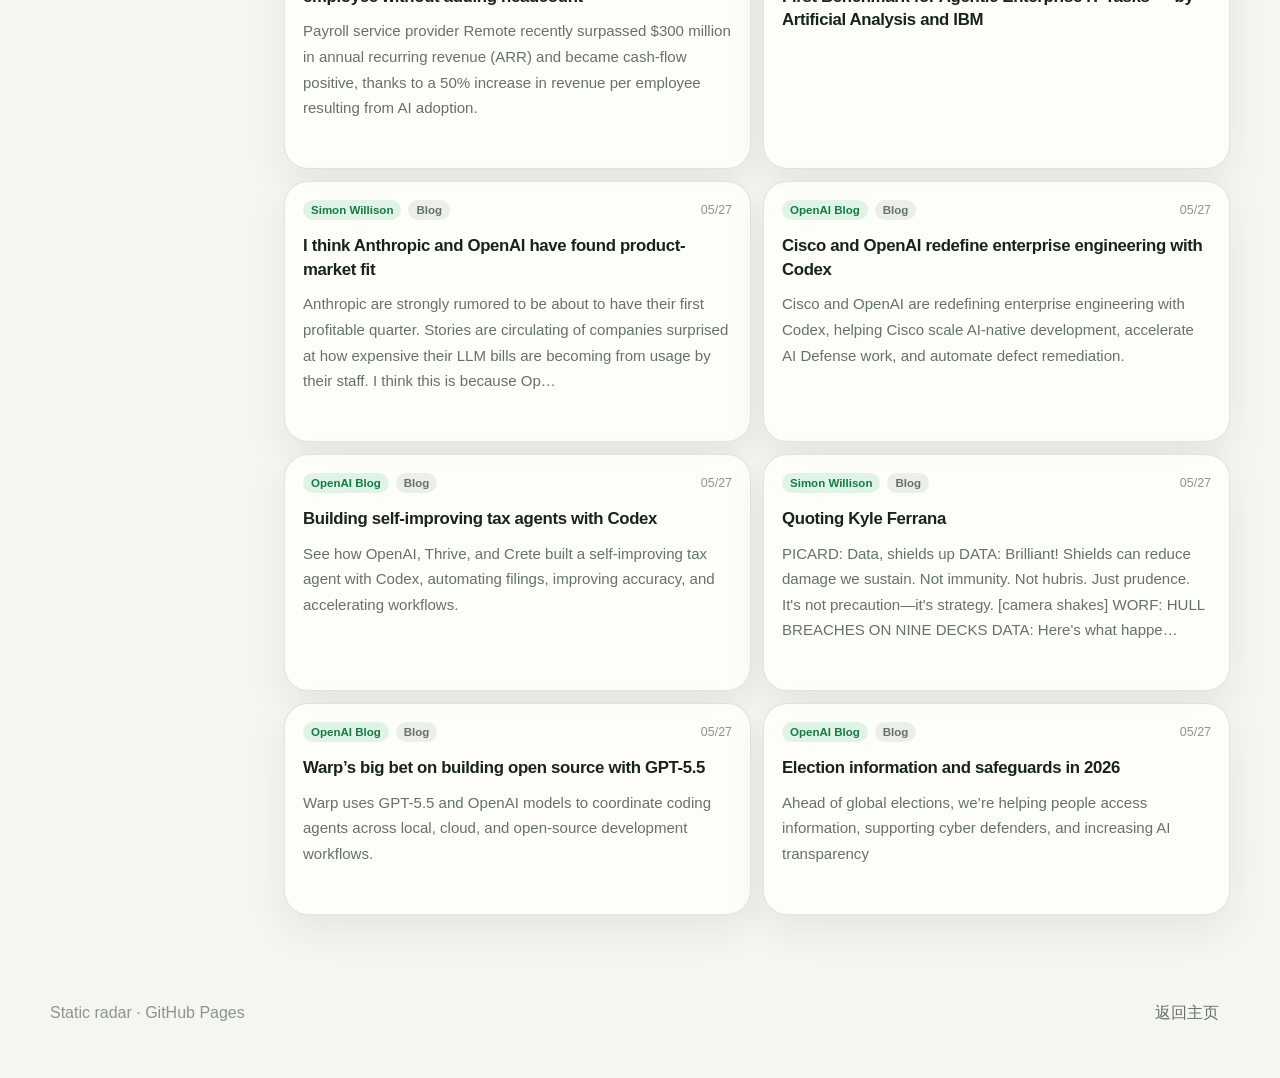
==== commit f0155ad3: "fix: simplify radar search affordance" ====
--- a/radar/index.html
+++ b/radar/index.html
@@ -42,8 +42,8 @@
         <button data-section="blogs">博客</button>
       </div>
       <label class="searchbox">
-        <span>搜索</span>
-        <input id="search" type="search" placeholder="agent、linux、compiler、qwen…" autocomplete="off" />
+        <span aria-hidden="true">🔍</span>
+        <input id="search" type="search" aria-label="搜索" placeholder="agent、linux、compiler、qwen…" autocomplete="off" />
       </label>
     </section>
 
--- a/radar/radar.css
+++ b/radar/radar.css
@@ -116,16 +116,21 @@
 }
 .tabs button.active, .tabs button:hover { background: var(--ink); color: #fff; }
 .searchbox {
-  min-width: min(360px, 100%);
+  min-width: min(320px, 100%);
   display: flex;
   align-items: center;
-  gap: 8px;
-  padding: 8px 12px;
-  border: 1px solid var(--line);
-  border-radius: 999px;
-  background: #fff;
-}
-.searchbox span { color: var(--faint); font-size: .86rem; }
+  gap: 7px;
+  padding: 7px 11px;
+  border: 1px solid var(--line);
+  border-radius: 999px;
+  background: rgba(255,255,250,.78);
+}
+.searchbox span {
+  width: 1.2em;
+  text-align: center;
+  opacity: .72;
+  line-height: 1;
+}
 .searchbox input { width: 100%; border: 0; outline: 0; background: transparent; color: var(--ink); font: inherit; }
 
 .radar-layout {
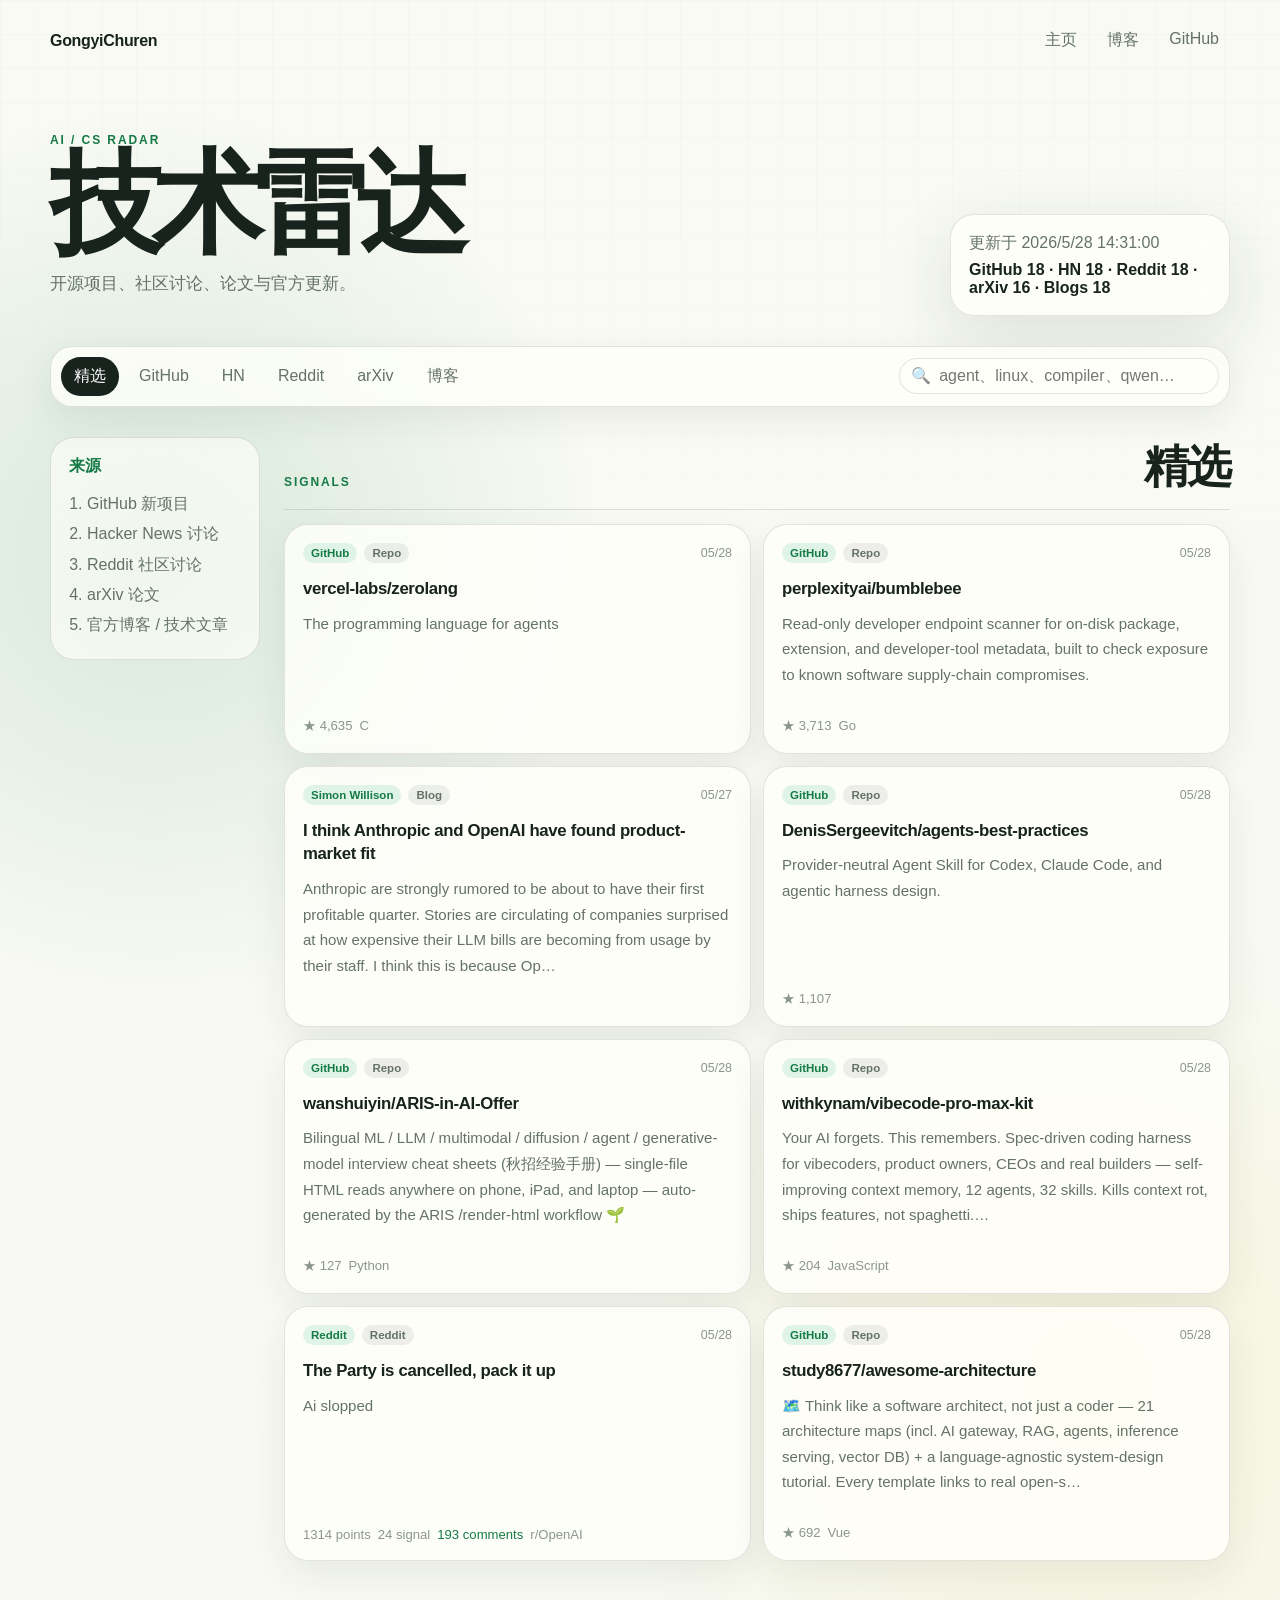
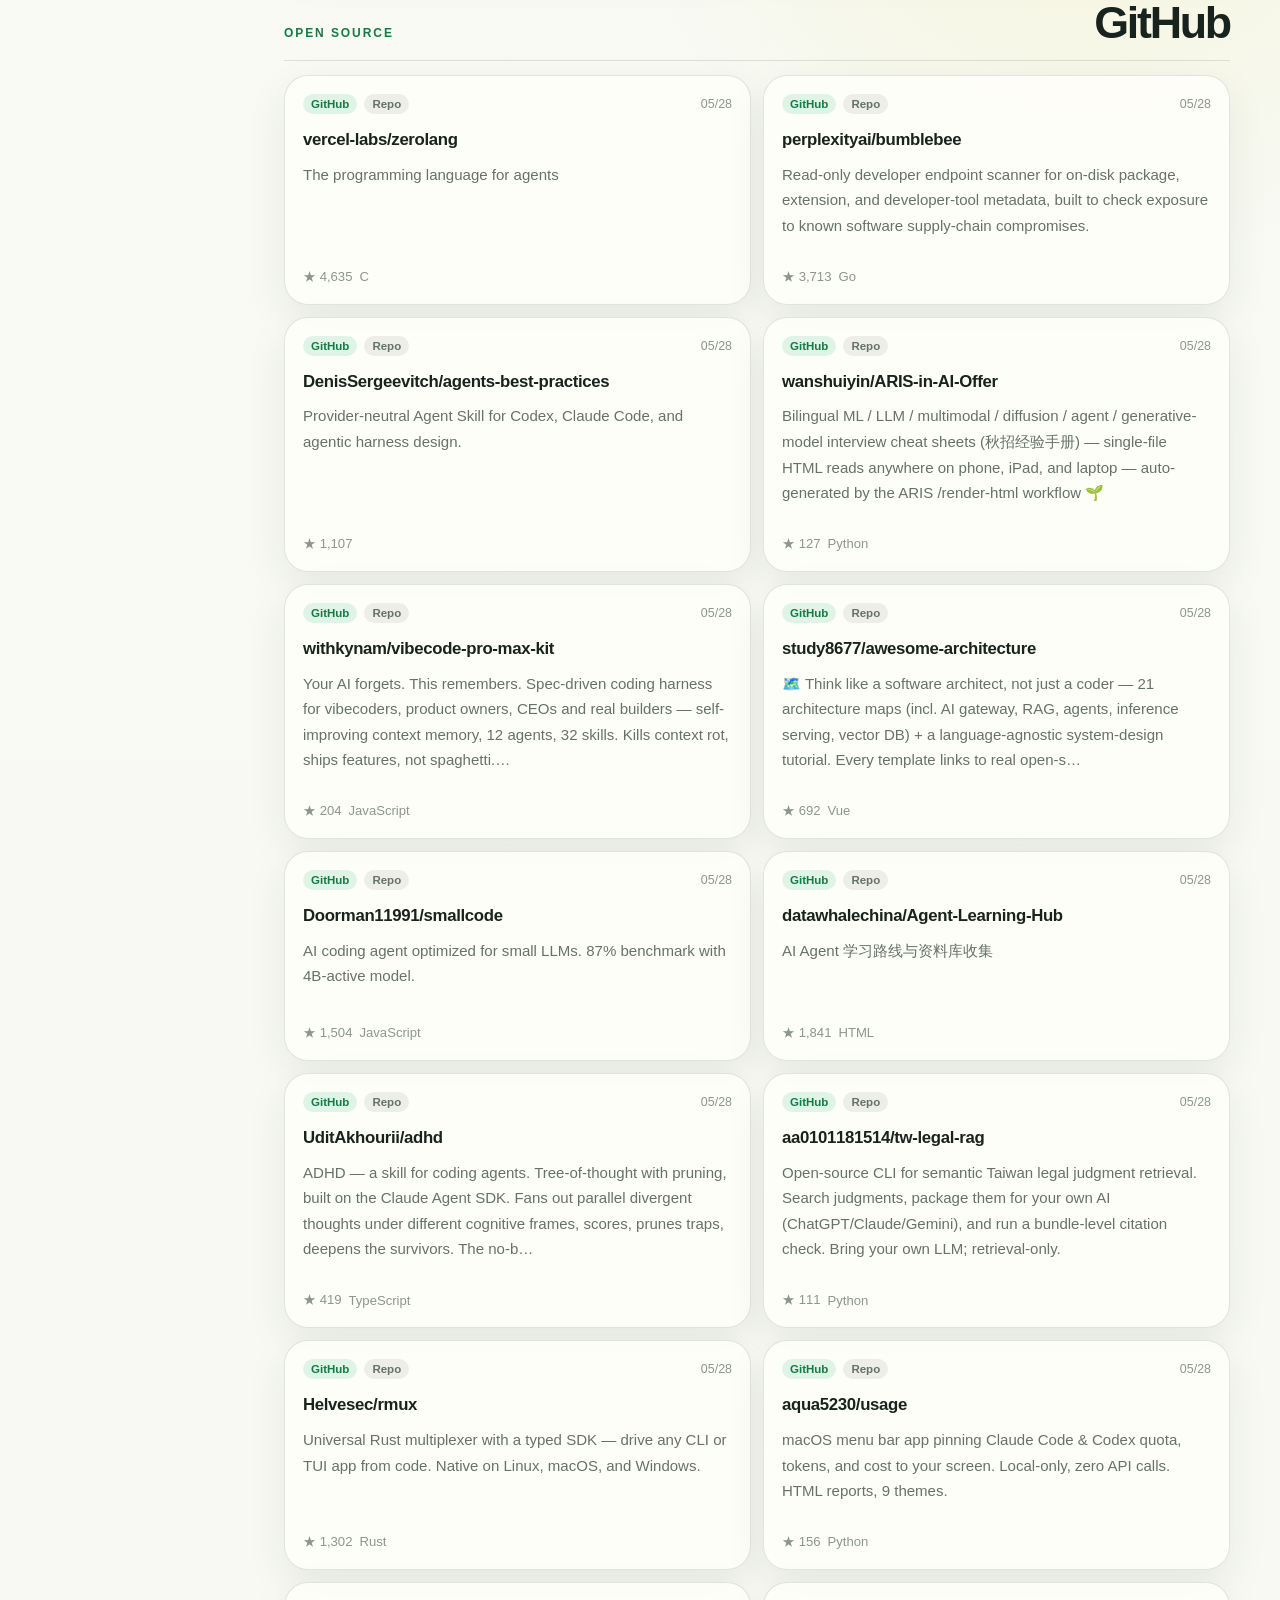
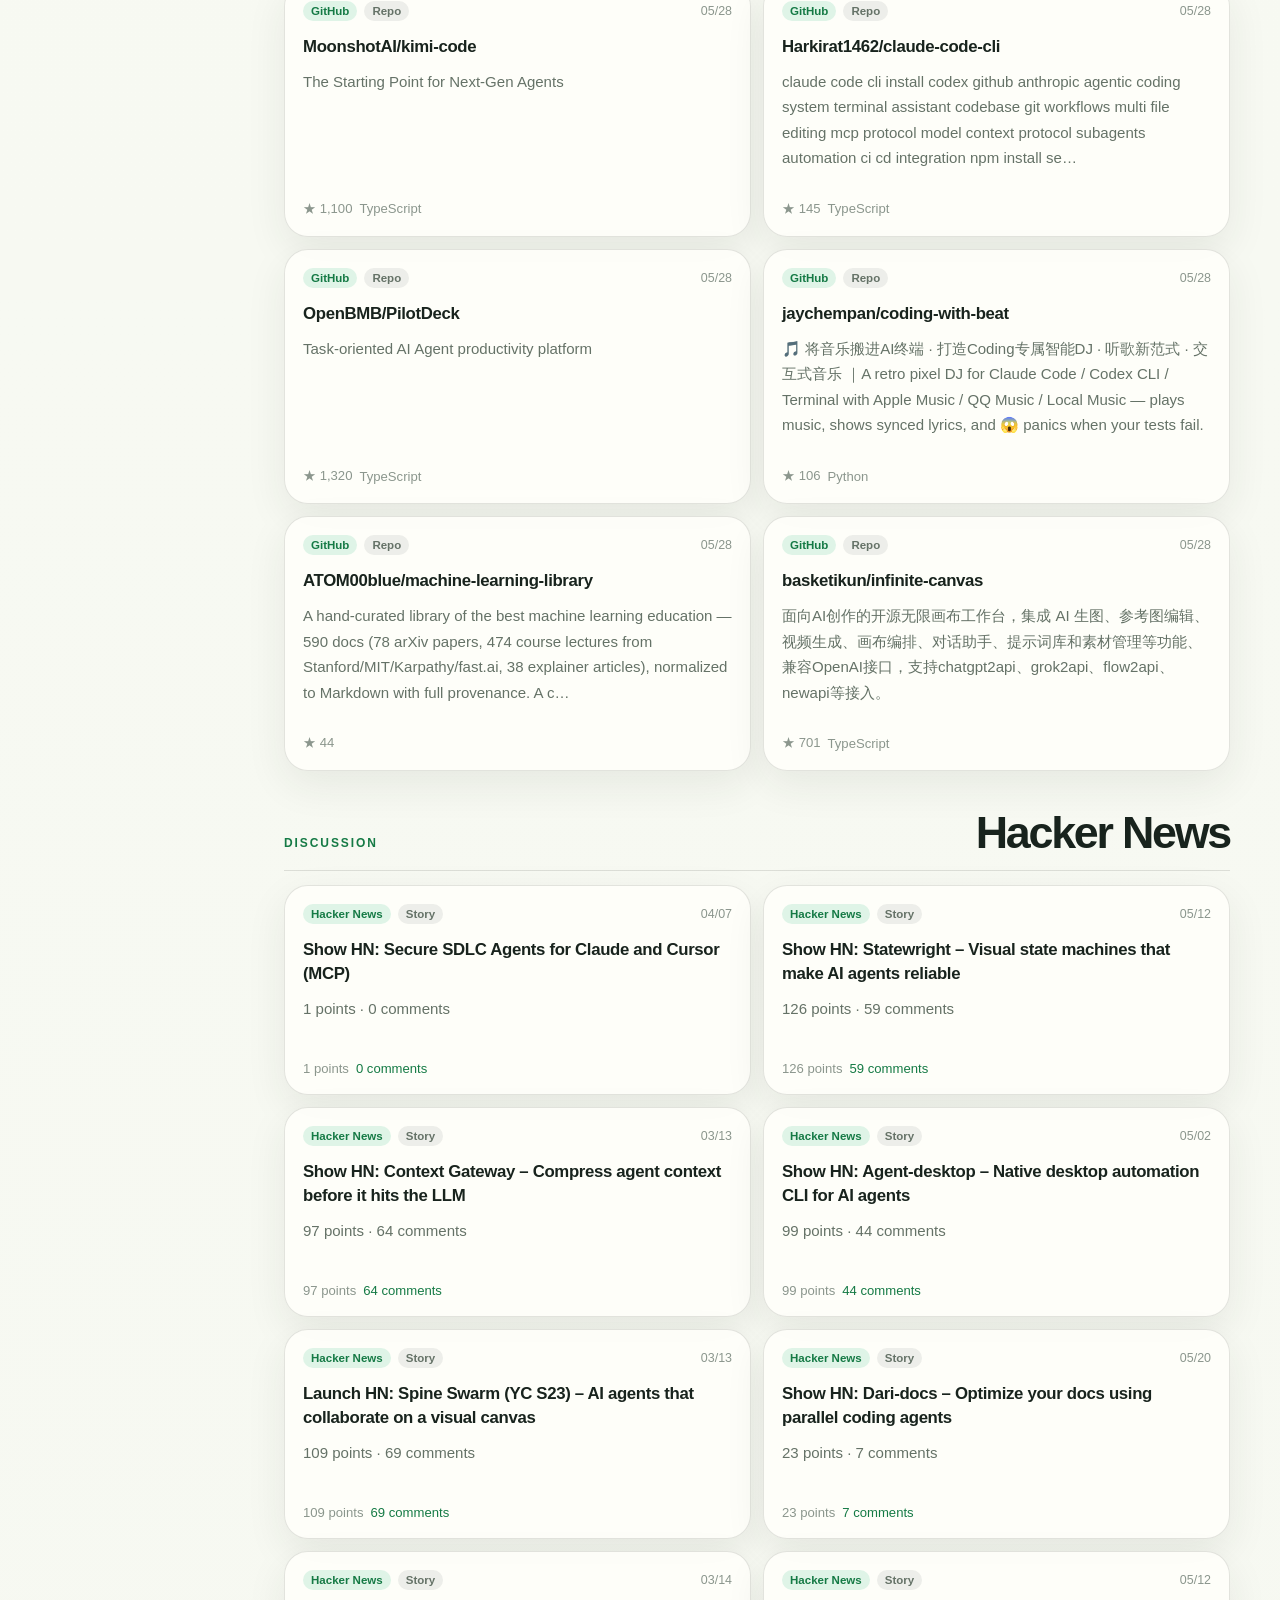
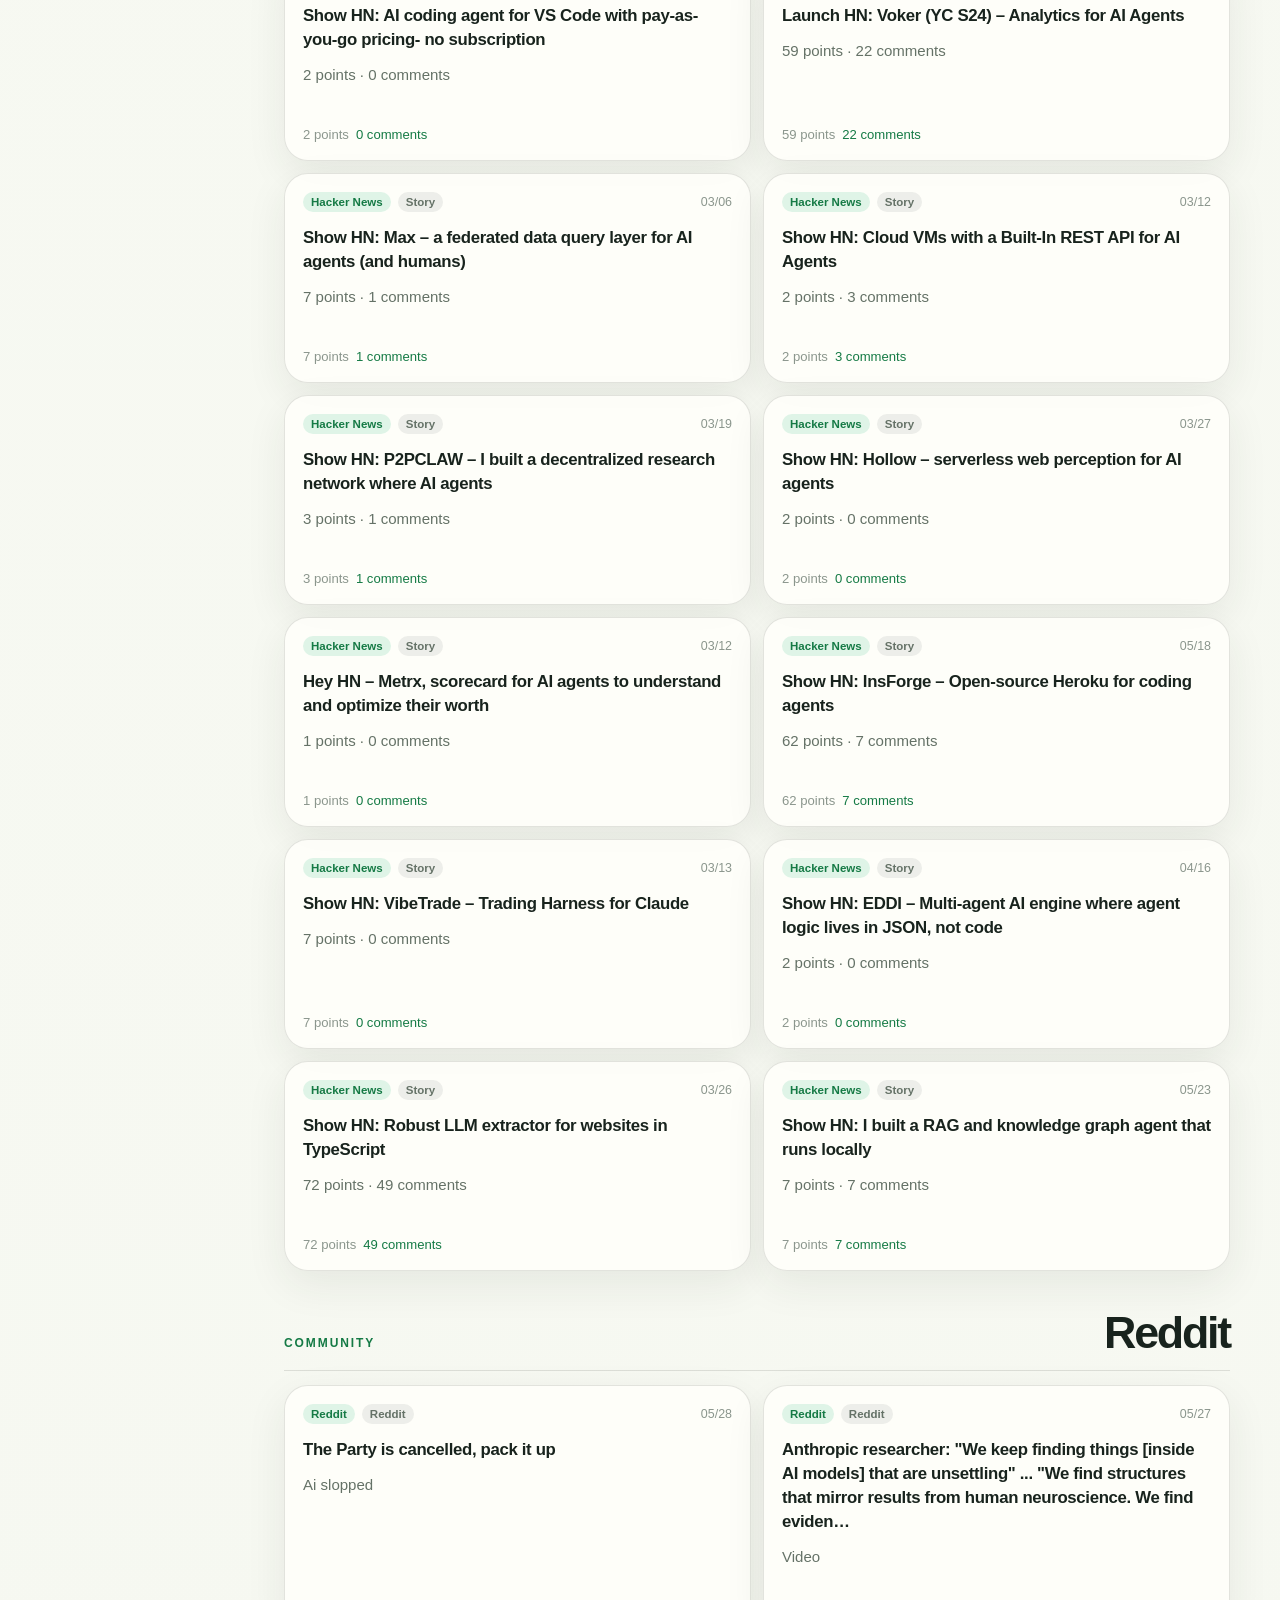
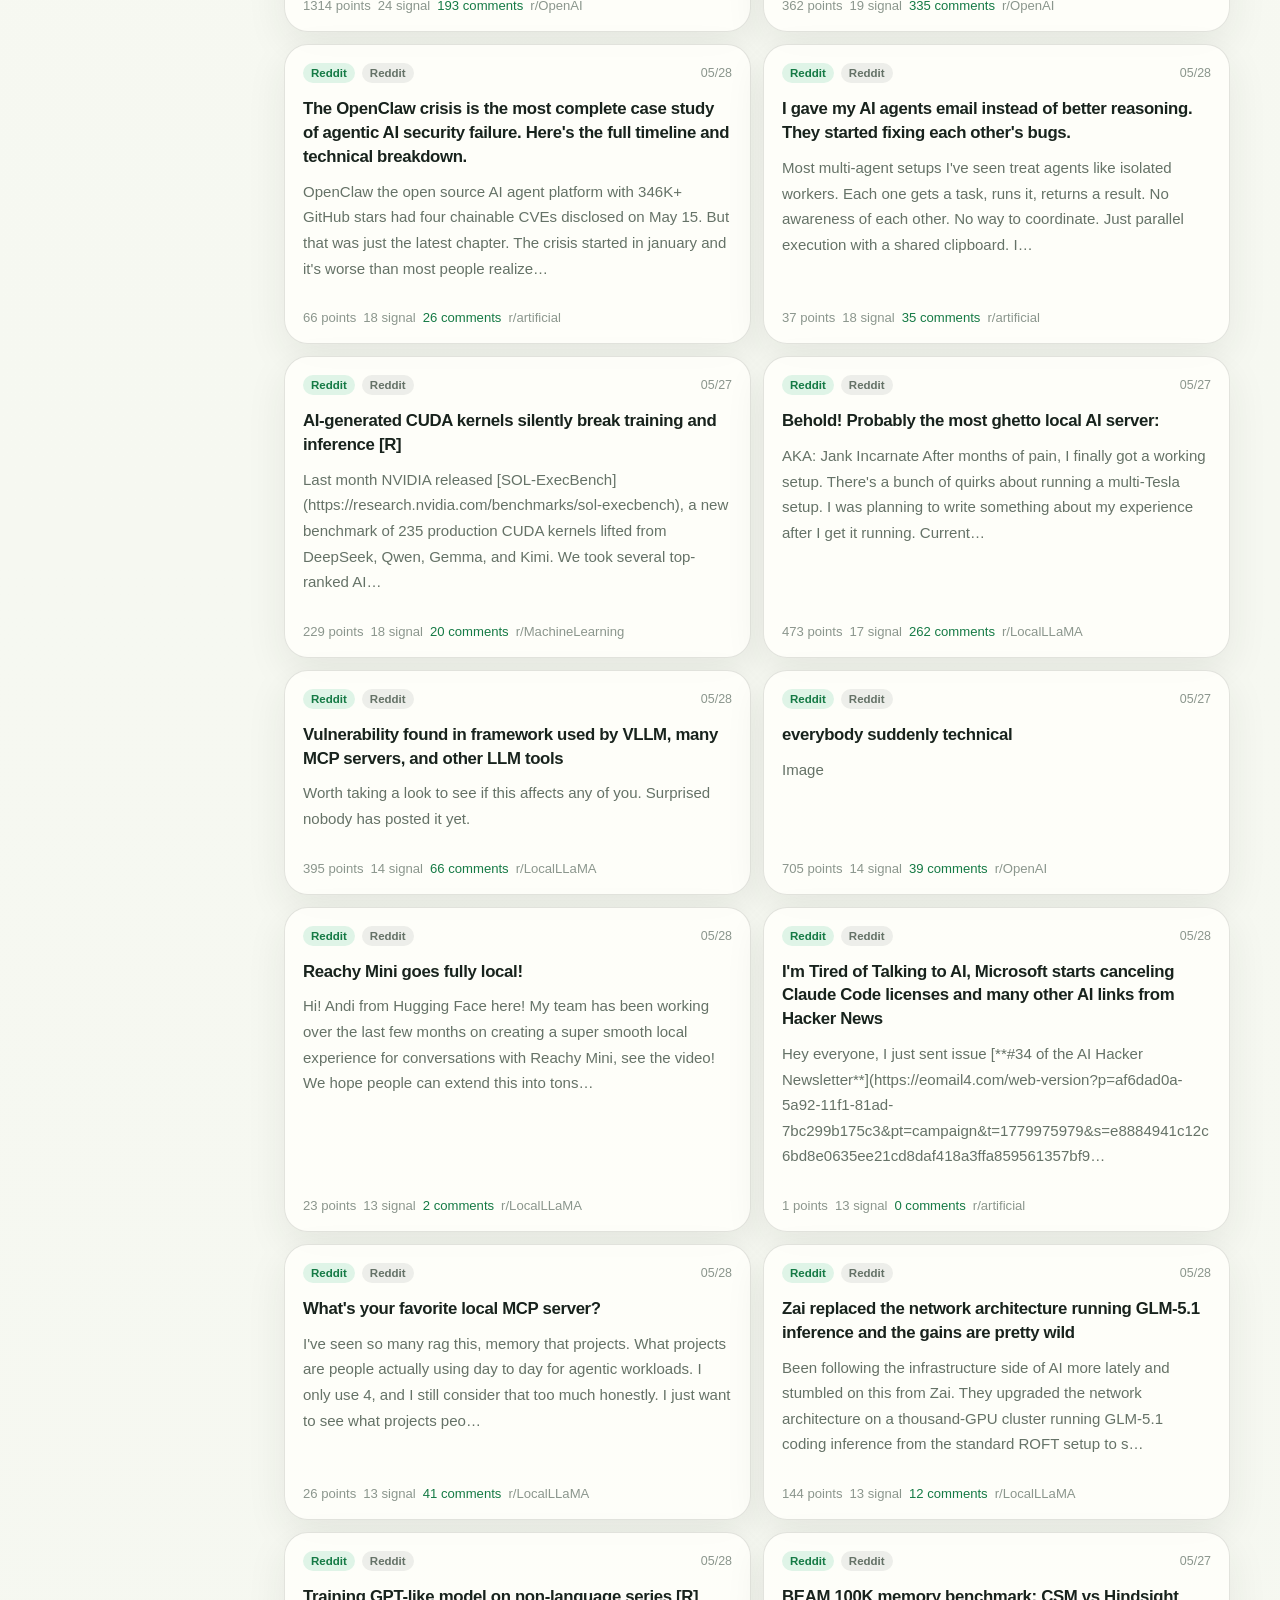
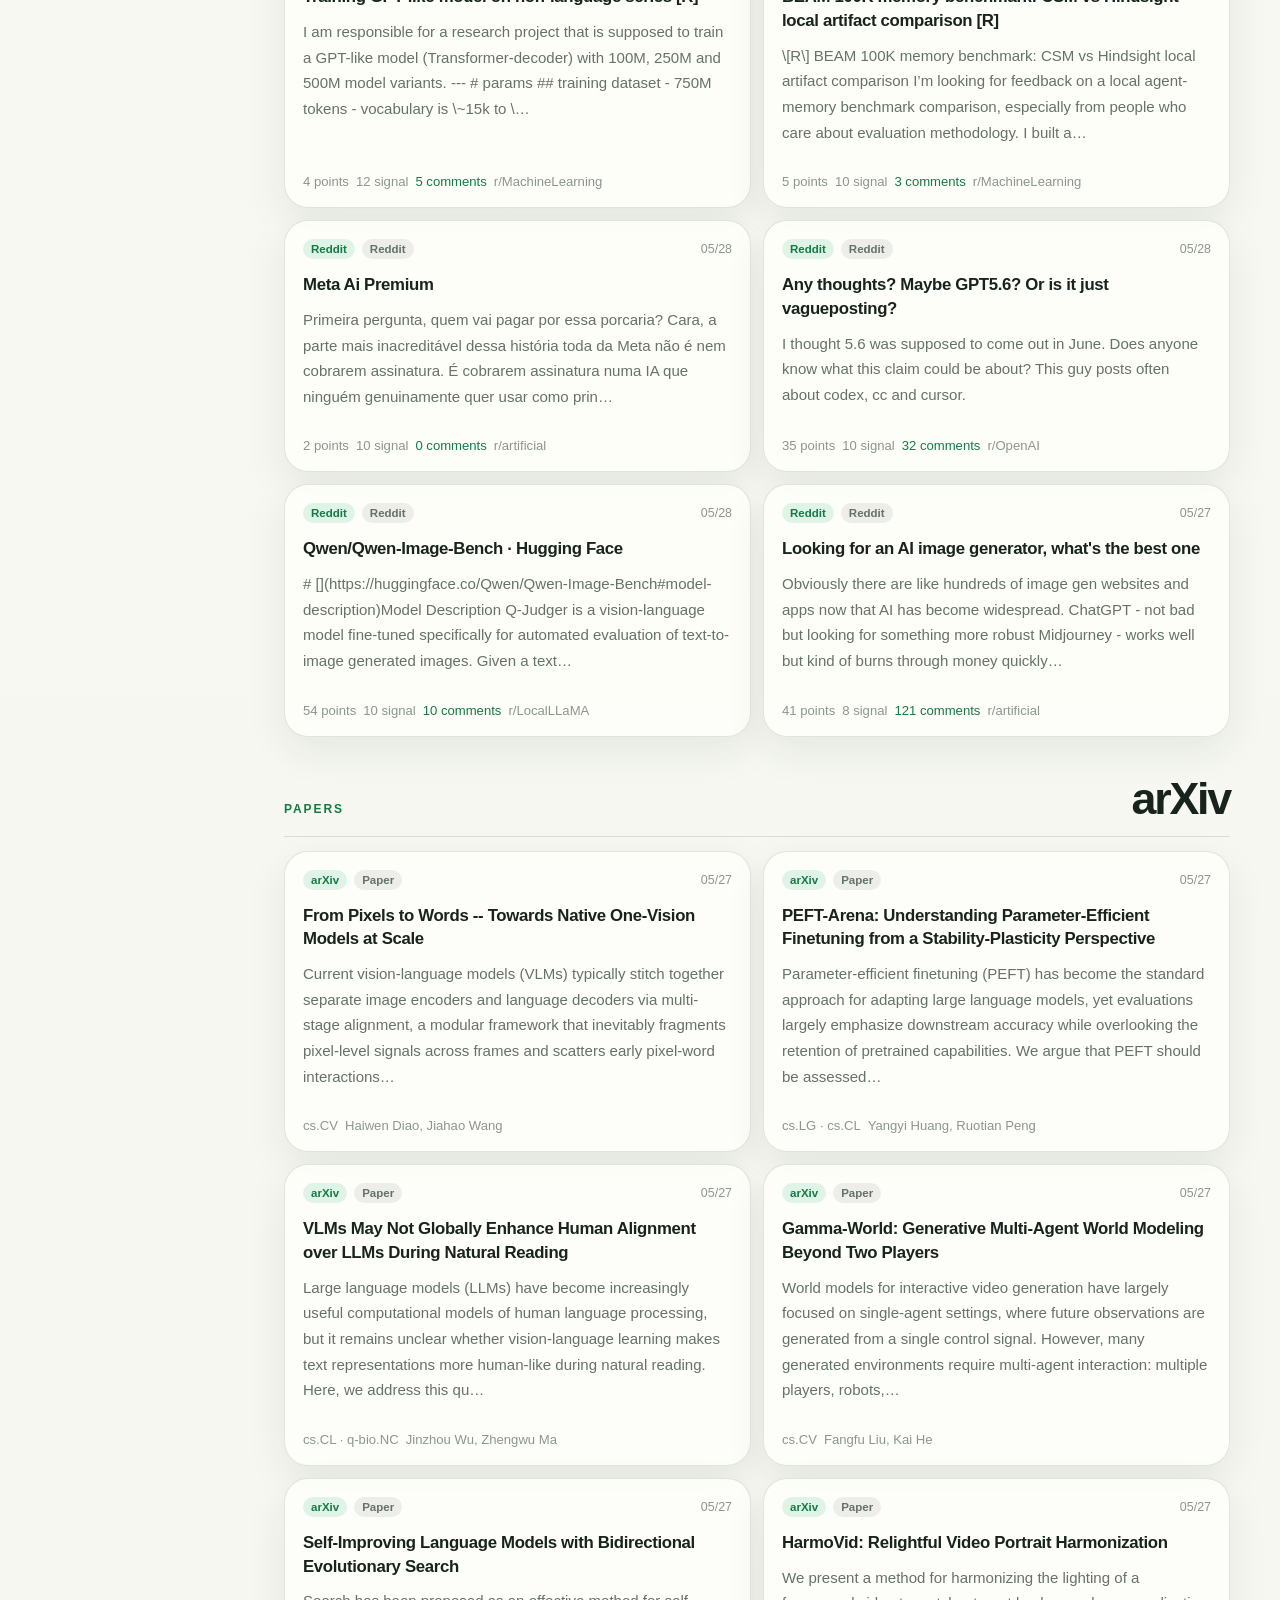
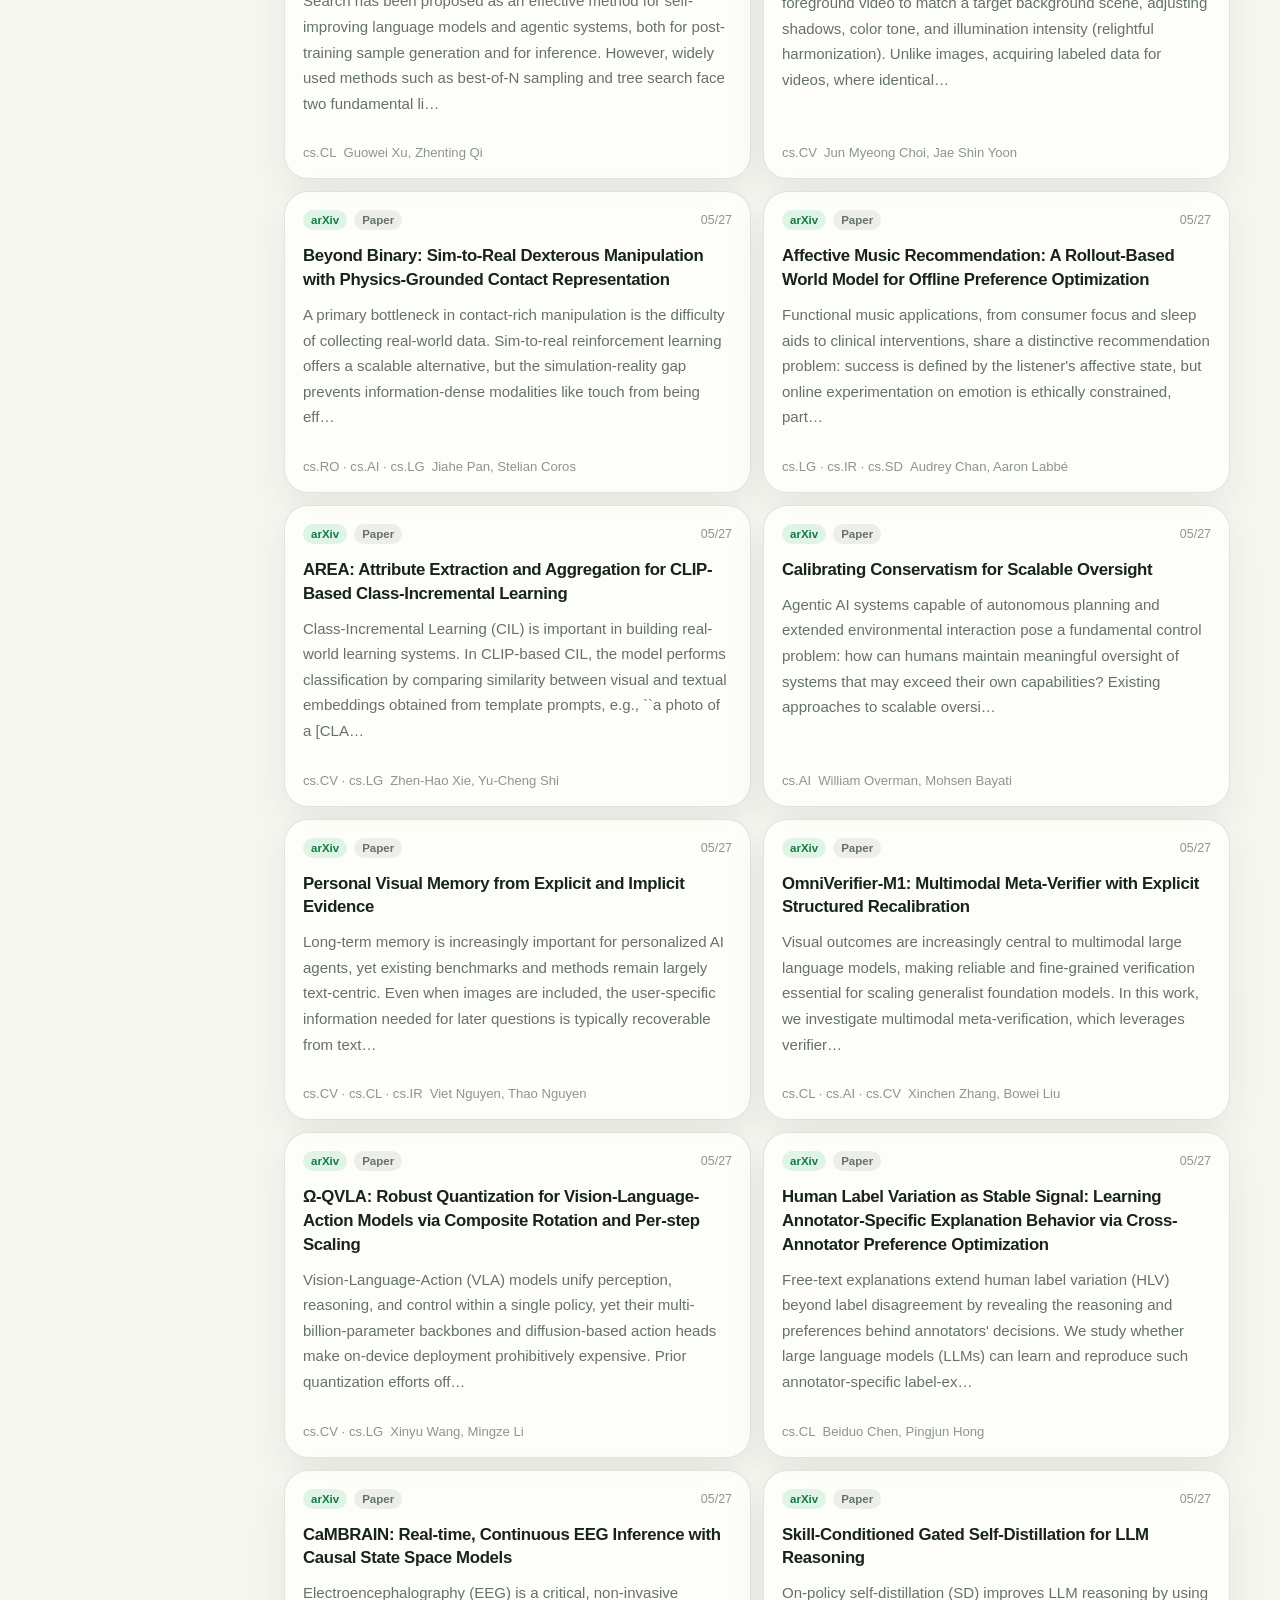
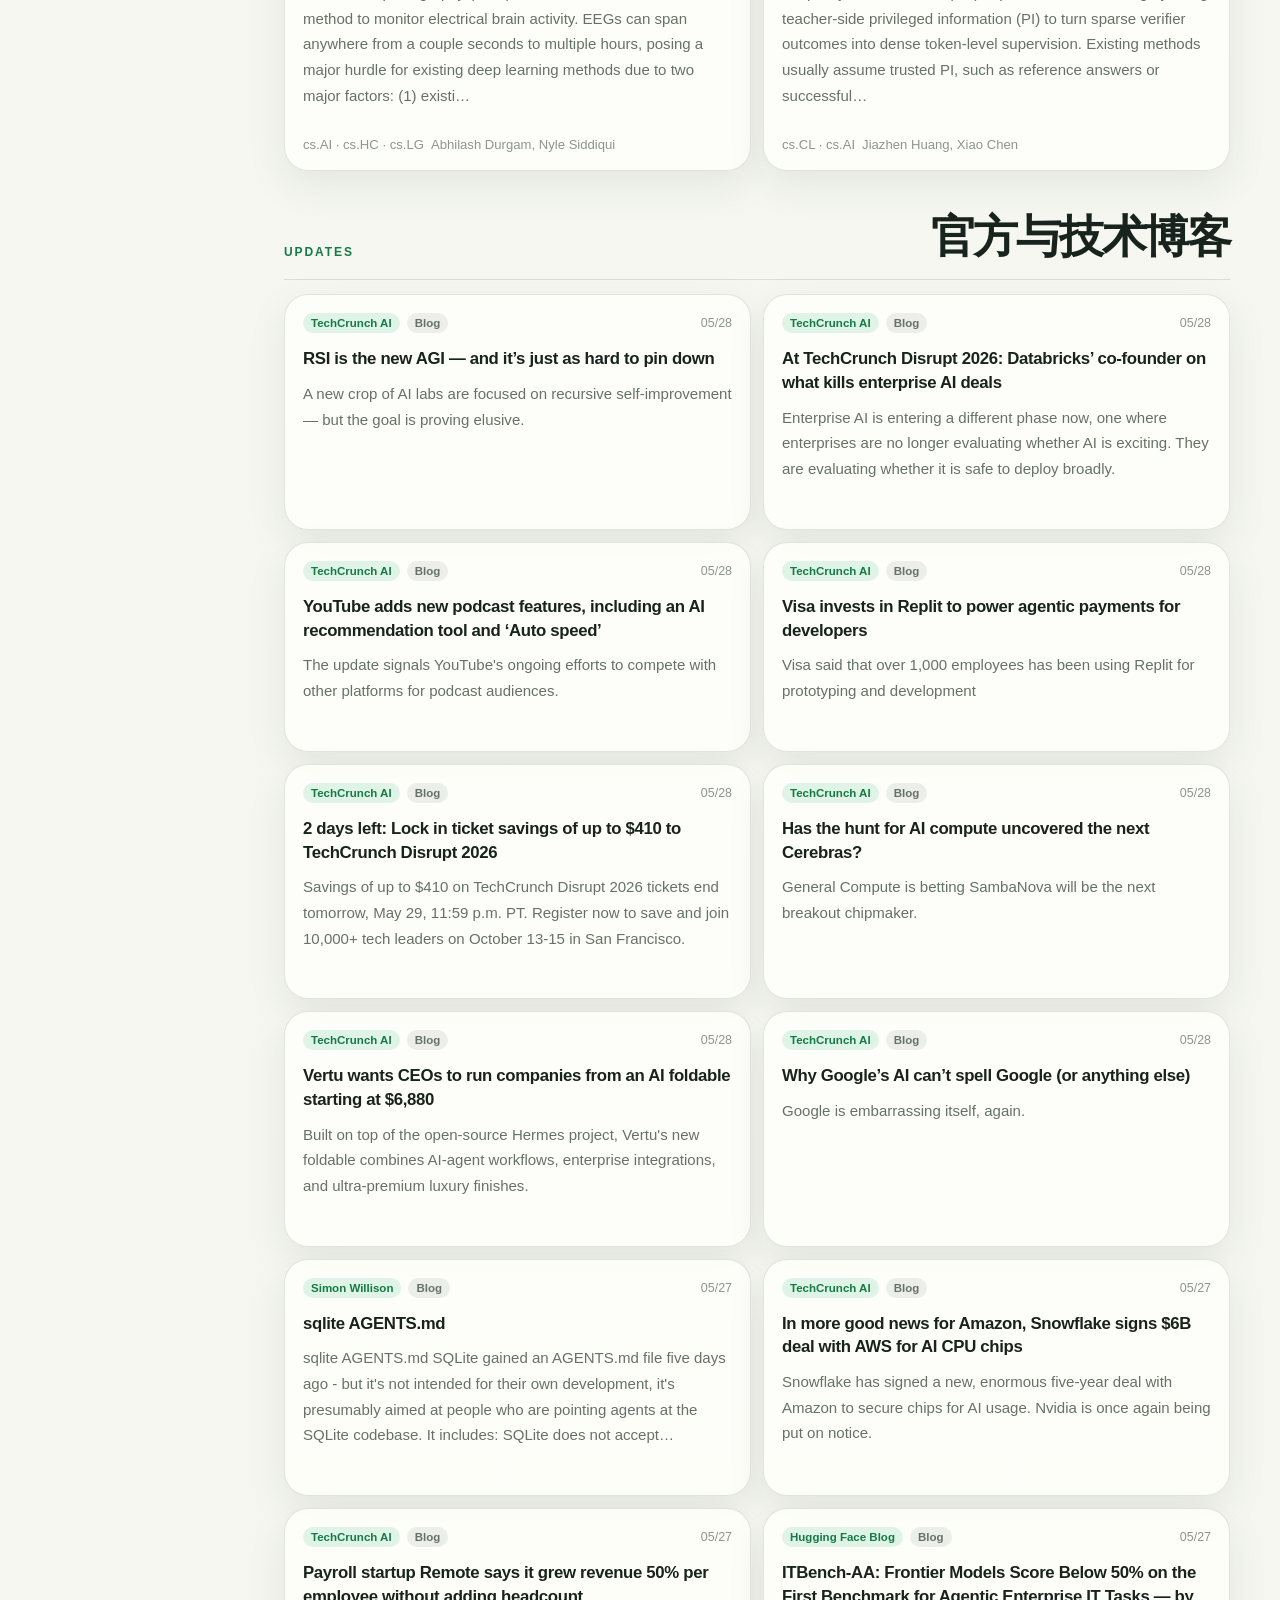
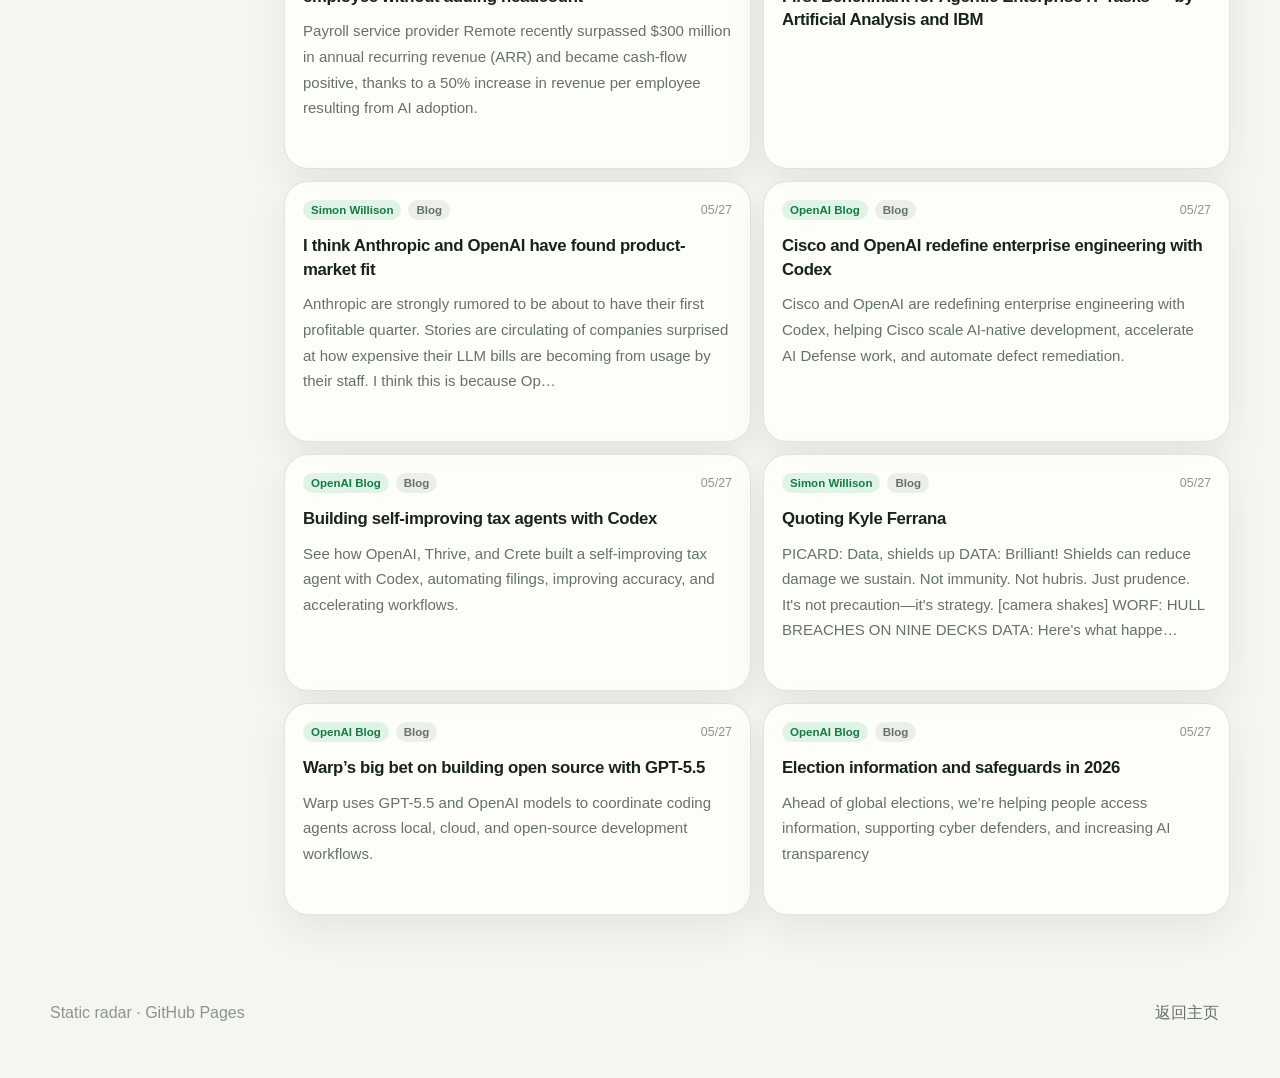
==== commit 0c23a682: "fix: remove prompt-like frontend copy" ====
--- a/radar/index.html
+++ b/radar/index.html
@@ -3,7 +3,7 @@
 <head>
   <meta charset="UTF-8" />
   <meta name="viewport" content="width=device-width, initial-scale=1.0" />
-  <meta name="description" content="GongyiChuren 的 AI / CS 技术雷达，聚合开源项目、技术讨论、论文与官方更新。" />
+  <meta name="description" content="GongyiChuren 的技术雷达：开源项目、社区讨论、论文与官方更新。" />
   <meta name="theme-color" content="#f5f7f1" />
   <link rel="icon" href="/images/icon/favicon.ico" />
   <link rel="stylesheet" href="./radar.css" />
@@ -24,10 +24,10 @@
       <div>
         <p class="kicker">AI / CS RADAR</p>
         <h1>技术雷达</h1>
-        <p class="lead">聚合开源项目、技术讨论、论文和官方更新。首页只留入口，这里负责展开。</p>
+        <p class="lead">开源项目、社区讨论、论文与官方更新。</p>
       </div>
       <aside class="meta-card">
-        <span id="updated-text">读取数据中</span>
+        <span id="updated-text">更新中</span>
         <strong id="counts-text">GitHub · HN · arXiv · Blogs</strong>
       </aside>
     </section>
@@ -49,7 +49,7 @@
 
     <section class="radar-layout">
       <aside class="rail">
-        <p>Sources</p>
+        <p>来源</p>
         <ol>
           <li>GitHub 新项目</li>
           <li>Hacker News 讨论</li>
